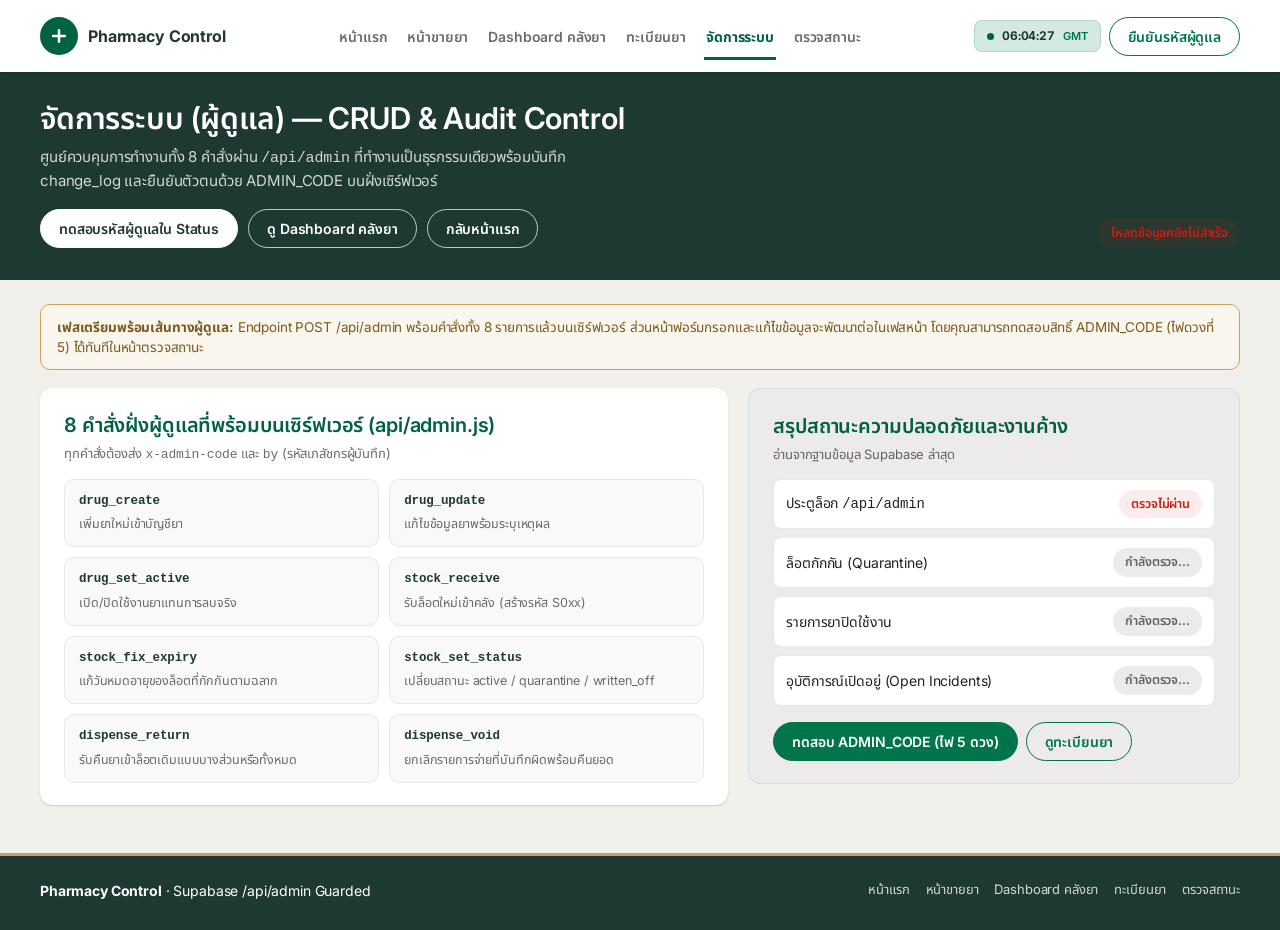
==== admin.html @ bdc8315e "Add Starbucks-themed Home Portal (index.html), route Inventory Dashboard to dashboard.html, and add " ====
<!doctype html>
<html lang="th">
  <head>
    <meta charset="utf-8" />
    <meta name="viewport" content="width=device-width,initial-scale=1" />
    <meta name="theme-color" content="#1e3932" />
    <meta
      name="description"
      content="หน้าจัดการระบบสำหรับผู้ดูแล (Admin) เชื่อมต่อ /api/admin เพื่อจัดการบัญชียา ล็อตสต็อก และการคืน/ยกเลิกรายการจ่ายยา"
    />
    <title>จัดการระบบ (ผู้ดูแล) | ระบบบริหารคลังยาและจ่ายยา</title>
    <link
      rel="icon"
      type="image/svg+xml"
      href="data:image/svg+xml,%3Csvg xmlns='http://www.w3.org/2000/svg' viewBox='0 0 32 32'%3E%3Ccircle cx='16' cy='16' r='16' fill='%23006241'/%3E%3Cpath d='M14 8h4v6h6v4h-6v6h-4v-6H8v-4h6z' fill='%23ffffff'/%3E%3C/svg%3E"
    />
    <link rel="preconnect" href="https://fonts.googleapis.com" />
    <link rel="preconnect" href="https://fonts.gstatic.com" crossorigin />
    <link
      href="https://fonts.googleapis.com/css2?family=Inter:wght@400;500;600;700&family=Noto+Sans+Thai:wght@400;500;600;700&display=swap"
      rel="stylesheet"
    />
    <link rel="stylesheet" href="./datetime-ui.css" />
    <style>
      :root {
        --sb-font-sans: 'Inter', 'Noto Sans Thai', 'Helvetica Neue', Helvetica, Arial, sans-serif;
        --sb-font-mono: ui-monospace, SFMono-Regular, Menlo, Monaco, Consolas, monospace;
        --sb-green: #006241;
        --sb-accent: #00754a;
        --sb-house: #1e3932;
        --sb-green-light: #d4e9e2;
        --sb-green-tint: rgba(0, 98, 65, 0.14);
        --sb-gold: #cba258;
        --sb-gold-lightest: #faf6ee;
        --sb-gold-ink: #7a5a1e;
        --sb-white: #ffffff;
        --sb-neutral-cool: #f9f9f9;
        --sb-neutral-warm: #f2f0eb;
        --sb-ceramic: #edebe9;
        --sb-text: rgba(0, 0, 0, 0.87);
        --sb-text-soft: rgba(0, 0, 0, 0.58);
        --sb-text-white: #ffffff;
        --sb-text-white-soft: rgba(255, 255, 255, 0.8);
        --sb-red: #c82014;
        --sb-red-tint: rgba(200, 32, 20, 0.08);
        --sb-border: #d6dbde;
        --sb-hairline: #e7e7e7;
        --sb-card-radius: 12px;
        --sb-btn-radius: 50px;
        --sb-shadow-card: 0 0 0.5px rgba(0, 0, 0, 0.14), 0 1px 2px rgba(0, 0, 0, 0.14);
        --sb-shadow-nav: 0 1px 3px rgba(0, 0, 0, 0.1), 0 2px 2px rgba(0, 0, 0, 0.06), 0 0 2px rgba(0, 0, 0, 0.07);
      }

      * { box-sizing: border-box; }
      html { scroll-behavior: smooth; overflow-x: clip; }
      @media (pointer: fine) {
        html { overscroll-behavior: none; }
      }
      body {
        margin: 0;
        min-height: 100vh;
        display: flex;
        flex-direction: column;
        background: var(--sb-neutral-warm);
        color: var(--sb-text);
        font-family: var(--sb-font-sans);
        font-size: 14px;
        line-height: 1.5;
        letter-spacing: -0.01em;
        -webkit-font-smoothing: antialiased;
        -webkit-tap-highlight-color: rgba(0, 98, 65, 0.14);
      }
      ::selection { background: var(--sb-green-light); color: var(--sb-house); }
      a { color: inherit; text-decoration: none; }
      button, a { touch-action: manipulation; }
      :focus-visible { outline: 2px solid var(--sb-green); outline-offset: 2px; }
      h1, h2, h3 { overflow-wrap: break-word; text-wrap: balance; }
      .tabular { font-variant-numeric: tabular-nums; }
      .mono { font-family: var(--sb-font-mono); font-size: 12.5px; }

      .skip-link {
        position: absolute;
        left: 16px;
        top: -48px;
        z-index: 200;
        padding: 8px 16px;
        border-radius: var(--sb-btn-radius);
        background: var(--sb-house);
        color: var(--sb-white);
        font-weight: 600;
        transition: top 150ms ease;
      }
      .skip-link:focus { top: 12px; }

      .global-nav {
        position: sticky;
        top: 0;
        z-index: 90;
        background: var(--sb-white);
        box-shadow: var(--sb-shadow-nav);
        min-height: 72px;
        display: flex;
        align-items: center;
      }
      .nav-inner {
        width: 100%;
        max-width: 1440px;
        margin: 0 auto;
        padding: 10px 40px;
        display: flex;
        align-items: center;
        justify-content: space-between;
        gap: 16px;
      }
      .brand {
        display: inline-flex;
        align-items: center;
        gap: 10px;
        flex-shrink: 0;
      }
      .brand-emblem {
        width: 38px;
        height: 38px;
        border-radius: 50%;
        background: var(--sb-green);
        color: var(--sb-white);
        display: grid;
        place-items: center;
      }
      .brand-title {
        font-size: 16px;
        font-weight: 700;
        color: var(--sb-house);
        white-space: nowrap;
      }
      .nav-links {
        display: flex;
        align-items: center;
        gap: 16px;
      }
      .nav-link {
        position: relative;
        display: inline-flex;
        align-items: center;
        min-height: 44px;
        padding: 4px 2px;
        font-size: 14px;
        font-weight: 600;
        color: var(--sb-text-soft);
        white-space: nowrap;
        transition: color 150ms ease;
      }
      .nav-link:hover { color: var(--sb-green); }
      .nav-link.active { color: var(--sb-green); font-weight: 700; }
      .nav-link.active::after {
        content: '';
        position: absolute;
        left: 0;
        right: 0;
        bottom: -2px;
        height: 3px;
        background: var(--sb-green);
      }
      .nav-actions {
        display: flex;
        align-items: center;
        gap: 8px;
      }
      .mobile-menu-btn {
        display: none;
        align-items: center;
        justify-content: center;
        min-height: 40px;
        padding: 6px 14px;
        border-radius: var(--sb-btn-radius);
        border: 1px solid var(--sb-border);
        background: var(--sb-white);
        font-weight: 600;
        cursor: pointer;
      }
      .mobile-drawer {
        display: none;
        background: var(--sb-white);
        border-bottom: 1px solid var(--sb-border);
        padding: 12px 16px 16px;
        gap: 8px;
        flex-direction: column;
      }
      .mobile-drawer.open { display: flex; }
      .mobile-drawer a { padding: 10px 12px; border-radius: 8px; font-weight: 600; }
      .mobile-drawer a.active { background: var(--sb-green-light); color: var(--sb-house); }

      .btn {
        display: inline-flex;
        align-items: center;
        justify-content: center;
        gap: 6px;
        min-height: 38px;
        padding: 8px 18px;
        border-radius: var(--sb-btn-radius);
        border: 1px solid transparent;
        font-size: 14px;
        font-weight: 600;
        cursor: pointer;
        white-space: nowrap;
        transition: background-color 150ms ease, border-color 150ms ease, color 150ms ease, transform 150ms ease;
      }
      .btn:active { transform: scale(0.95); }
      .btn-primary { background: var(--sb-accent); color: var(--sb-white); border-color: var(--sb-accent); }
      .btn-primary:hover { background: var(--sb-green); border-color: var(--sb-green); }
      .btn-outline-green { background: transparent; color: var(--sb-accent); border-color: var(--sb-accent); }
      .btn-outline-green:hover { background: var(--sb-green-light); }
      .btn-outline-white { background: transparent; color: var(--sb-white); border-color: rgba(255, 255, 255, 0.72); }
      .btn-outline-white:hover { background: rgba(255, 255, 255, 0.14); }
      .btn-inverted { background: var(--sb-white); color: var(--sb-house); border-color: var(--sb-white); }
      .btn-inverted:hover { background: var(--sb-green-light); }

      .hero-band {
        background: var(--sb-house);
        color: var(--sb-text-white);
        padding: 28px 40px 32px;
      }
      .hero-inner {
        max-width: 1440px;
        margin: 0 auto;
        display: flex;
        align-items: flex-end;
        justify-content: space-between;
        gap: 20px;
        flex-wrap: wrap;
      }
      .hero-title { margin: 0 0 8px; font-size: 30px; font-weight: 600; line-height: 1.25; color: var(--sb-white); }
      .hero-sub { margin: 0; max-width: 65ch; color: var(--sb-text-white-soft); font-size: 15px; }
      .hero-ctas { display: flex; gap: 10px; flex-wrap: wrap; margin-top: 16px; }

      .status-pill {
        display: inline-flex;
        align-items: center;
        gap: 6px;
        padding: 5px 12px;
        border-radius: 999px;
        font-size: 12.5px;
        font-weight: 600;
        background: var(--sb-green-light);
        color: var(--sb-house);
      }
      .status-pill.bad { background: var(--sb-red-tint); color: var(--sb-red); }
      .status-pill.wait {
        background: var(--sb-ceramic);
        color: var(--sb-text-soft);
      }
      .hero-band .status-pill.wait {
        background: rgba(255, 255, 255, 0.16);
        color: var(--sb-white);
      }

      .container {
        width: 100%;
        max-width: 1440px;
        margin: 0 auto;
        padding: 24px 40px 48px;
        flex: 1;
      }
      .grid-2 {
        display: grid;
        grid-template-columns: minmax(0, 7fr) minmax(0, 5fr);
        gap: 20px;
        align-items: start;
      }
      .card {
        background: var(--sb-white);
        border-radius: var(--sb-card-radius);
        box-shadow: var(--sb-shadow-card);
        padding: 22px 24px;
        min-width: 0;
      }
      .card.ceramic { background: var(--sb-ceramic); box-shadow: none; border: 1px solid var(--sb-border); }
      .card-head {
        display: flex;
        align-items: flex-start;
        justify-content: space-between;
        gap: 12px;
        flex-wrap: wrap;
        margin-bottom: 14px;
      }
      .card-title { margin: 0 0 4px; font-size: 20px; font-weight: 600; color: var(--sb-green); }
      .card-sub { margin: 0; font-size: 13px; color: var(--sb-text-soft); }

      .callout {
        background: var(--sb-gold-lightest);
        border: 1px solid var(--sb-gold);
        border-radius: 10px;
        padding: 12px 16px;
        color: var(--sb-gold-ink);
        font-size: 13.5px;
        margin-bottom: 18px;
      }

      .action-grid {
        display: grid;
        grid-template-columns: repeat(2, minmax(0, 1fr));
        gap: 10px;
      }
      .action-item {
        background: var(--sb-neutral-cool);
        border: 1px solid var(--sb-hairline);
        border-radius: 10px;
        padding: 12px 14px;
      }
      .action-item strong {
        display: block;
        color: var(--sb-house);
        margin-bottom: 2px;
      }
      .action-item span {
        font-size: 12.5px;
        color: var(--sb-text-soft);
      }

      .check-row {
        display: flex;
        justify-content: space-between;
        align-items: center;
        gap: 10px;
        padding: 10px 12px;
        border-radius: 8px;
        background: var(--sb-white);
        border: 1px solid var(--sb-hairline);
        margin-bottom: 8px;
      }

      .site-footer {
        background: var(--sb-house);
        color: var(--sb-text-white);
        padding: 24px 40px 32px;
        border-top: 3px solid var(--sb-gold);
      }
      .footer-inner {
        max-width: 1440px;
        margin: 0 auto;
        display: flex;
        align-items: center;
        justify-content: space-between;
        flex-wrap: wrap;
        gap: 16px;
      }
      .footer-links { display: flex; gap: 16px; flex-wrap: wrap; font-size: 13px; color: var(--sb-text-white-soft); }
      .footer-links a:hover { color: var(--sb-white); text-decoration: underline; }

      @media (max-width: 1240px) {
        .nav-links { display: none; }
        .mobile-menu-btn { display: inline-flex; }
      }
      @media (max-width: 960px) {
        .grid-2 { grid-template-columns: 1fr; }
      }
      @media (max-width: 767px) {
        .nav-inner, .hero-band, .container, .site-footer { padding-left: 16px; padding-right: 16px; }
        .hero-title { font-size: 24px; }
        .action-grid { grid-template-columns: 1fr; }
      }
      @media (prefers-reduced-motion: reduce) {
        html { scroll-behavior: auto; }
        *, *::before, *::after { transition-duration: 0.01ms !important; animation-duration: 0.01ms !important; }
      }
    </style>
  </head>
  <body>
    <a class="skip-link" href="#main">ข้ามไปยังเนื้อหาหลัก</a>

    <header class="global-nav">
      <div class="nav-inner">
        <a class="brand" href="./index.html" translate="no">
          <span class="brand-emblem" aria-hidden="true">
            <svg width="20" height="20" viewBox="0 0 24 24" fill="currentColor">
              <path d="M19 10.5h-5.5V5a1.5 1.5 0 0 0-3 0v5.5H5a1.5 1.5 0 0 0 0 3h5.5V19a1.5 1.5 0 0 0 3 0v-5.5H19a1.5 1.5 0 0 0 0-3Z" />
            </svg>
          </span>
          <span class="brand-title">Pharmacy Control</span>
        </a>

        <nav class="nav-links" aria-label="เมนูหลัก">
          <a class="nav-link" href="./index.html">หน้าแรก</a>
          <a class="nav-link" href="./pos.html">หน้าขายยา</a>
          <a class="nav-link" href="./dashboard.html">Dashboard คลังยา</a>
          <a class="nav-link" href="./drug_dashboard.html">ทะเบียนยา</a>
          <a class="nav-link active" href="./admin.html" aria-current="page">จัดการระบบ</a>
          <a class="nav-link" href="./status.html">ตรวจสถานะ</a>
        </nav>

        <div class="nav-actions">
          <span class="nav-clock-chip tabular" id="navClockChip" aria-live="off"></span>
          <a class="btn btn-outline-green btn-sm" href="./status.html">ยืนยันรหัสผู้ดูแล</a>
          <button
            type="button"
            class="mobile-menu-btn"
            id="mobileMenuBtn"
            aria-expanded="false"
            aria-controls="mobileDrawer"
          >
            เมนู
          </button>
        </div>
      </div>
    </header>

    <div class="mobile-drawer" id="mobileDrawer">
      <a href="./index.html">หน้าแรก</a>
      <a href="./pos.html">หน้าขายยา</a>
      <a href="./dashboard.html">Dashboard คลังยา</a>
      <a href="./drug_dashboard.html">ทะเบียนยา</a>
      <a class="active" href="./admin.html" aria-current="page">จัดการระบบ</a>
      <a href="./status.html">ตรวจสถานะ</a>
    </div>

    <section class="hero-band">
      <div class="hero-inner">
        <div>
          <h1 class="hero-title">จัดการระบบ (ผู้ดูแล) — <span translate="no">CRUD &amp; Audit Control</span></h1>
          <p class="hero-sub">
            ศูนย์ควบคุมการทำงานทั้ง 8 คำสั่งผ่าน <code translate="no">/api/admin</code> ที่ทำงานเป็นธุรกรรมเดียวพร้อมบันทึก
            <span translate="no">change_log</span> และยืนยันตัวตนด้วย <span translate="no">ADMIN_CODE</span> บนฝั่งเซิร์ฟเวอร์
          </p>
          <div class="hero-ctas">
            <a class="btn btn-inverted" href="./status.html">ทดสอบรหัสผู้ดูแลใน Status</a>
            <a class="btn btn-outline-white" href="./dashboard.html">ดู Dashboard คลังยา</a>
            <a class="btn btn-outline-white" href="./index.html">กลับหน้าแรก</a>
          </div>
        </div>
        <div class="status-pill wait" id="adminHeroStatus" aria-live="polite">กำลังตรวจประตูล็อกผู้ดูแล…</div>
      </div>
    </section>

    <main class="container" id="main">
      <div class="callout">
        <strong>เฟสเตรียมพร้อมเส้นทางผู้ดูแล:</strong>
        <span translate="no">Endpoint POST /api/admin</span> พร้อมคำสั่งทั้ง 8 รายการแล้วบนเซิร์ฟเวอร์
        ส่วนหน้าฟอร์มกรอกและแก้ไขข้อมูลจะพัฒนาต่อในเฟสหน้า โดยคุณสามารถทดสอบสิทธิ์ <span translate="no">ADMIN_CODE</span> (ไฟดวงที่ 5) ได้ทันทีในหน้าตรวจสถานะ
      </div>

      <div class="grid-2">
        <section class="card">
          <div class="card-head">
            <div>
              <h2 class="card-title">8 คำสั่งฝั่งผู้ดูแลที่พร้อมบนเซิร์ฟเวอร์ (<span translate="no">api/admin.js</span>)</h2>
              <p class="card-sub">ทุกคำสั่งต้องส่ง <code translate="no">x-admin-code</code> และ <code translate="no">by</code> (รหัสเภสัชกรผู้บันทึก)</p>
            </div>
          </div>
          <div class="action-grid">
            <div class="action-item">
              <strong class="mono" translate="no">drug_create</strong>
              <span>เพิ่มยาใหม่เข้าบัญชียา</span>
            </div>
            <div class="action-item">
              <strong class="mono" translate="no">drug_update</strong>
              <span>แก้ไขข้อมูลยาพร้อมระบุเหตุผล</span>
            </div>
            <div class="action-item">
              <strong class="mono" translate="no">drug_set_active</strong>
              <span>เปิด/ปิดใช้งานยาแทนการลบจริง</span>
            </div>
            <div class="action-item">
              <strong class="mono" translate="no">stock_receive</strong>
              <span>รับล็อตใหม่เข้าคลัง (สร้างรหัส S0xx)</span>
            </div>
            <div class="action-item">
              <strong class="mono" translate="no">stock_fix_expiry</strong>
              <span>แก้วันหมดอายุของล็อตที่กักกันตามฉลาก</span>
            </div>
            <div class="action-item">
              <strong class="mono" translate="no">stock_set_status</strong>
              <span>เปลี่ยนสถานะ active / quarantine / written_off</span>
            </div>
            <div class="action-item">
              <strong class="mono" translate="no">dispense_return</strong>
              <span>รับคืนยาเข้าล็อตเดิมแบบบางส่วนหรือทั้งหมด</span>
            </div>
            <div class="action-item">
              <strong class="mono" translate="no">dispense_void</strong>
              <span>ยกเลิกรายการจ่ายที่บันทึกผิดพร้อมคืนยอด</span>
            </div>
          </div>
        </section>

        <aside class="card ceramic">
          <div class="card-head">
            <div>
              <h2 class="card-title">สรุปสถานะความปลอดภัยและงานค้าง</h2>
              <p class="card-sub">อ่านจากฐานข้อมูล <span translate="no">Supabase</span> ล่าสุด</p>
            </div>
          </div>
          <div id="adminChecks" aria-live="polite">
            <div class="check-row">
              <span>ประตูล็อก <code translate="no">/api/admin</code></span>
              <span class="status-pill wait" id="chkGuard">กำลังตรวจ…</span>
            </div>
            <div class="check-row">
              <span>ล็อตกักกัน (<span translate="no">Quarantine</span>)</span>
              <span class="status-pill wait" id="chkQuarantine">กำลังตรวจ…</span>
            </div>
            <div class="check-row">
              <span>รายการยาปิดใช้งาน</span>
              <span class="status-pill wait" id="chkInactive">กำลังตรวจ…</span>
            </div>
            <div class="check-row">
              <span>อุบัติการณ์เปิดอยู่ (<span translate="no">Open Incidents</span>)</span>
              <span class="status-pill wait" id="chkIncidents">กำลังตรวจ…</span>
            </div>
          </div>
          <div style="margin-top:16px;display:flex;gap:8px;flex-wrap:wrap">
            <a class="btn btn-primary" href="./status.html">ทดสอบ ADMIN_CODE (ไฟ 5 ดวง)</a>
            <a class="btn btn-outline-green" href="./drug_dashboard.html">ดูทะเบียนยา</a>
          </div>
        </aside>
      </div>
    </main>

    <footer class="site-footer">
      <div class="footer-inner">
        <div>
          <strong>Pharmacy Control</strong> · <span translate="no">Supabase /api/admin Guarded</span>
        </div>
        <div class="footer-links">
          <a href="./index.html">หน้าแรก</a>
          <a href="./pos.html">หน้าขายยา</a>
          <a href="./dashboard.html">Dashboard คลังยา</a>
          <a href="./drug_dashboard.html">ทะเบียนยา</a>
          <a href="./status.html">ตรวจสถานะ</a>
        </div>
      </div>
    </footer>

    <script src="./sync-store.js"></script>
    <script src="./datetime-ui.js"></script>
    <script>
      (async () => {
        'use strict';
        const $ = (id) => document.getElementById(id);

        $('mobileMenuBtn').onclick = () => {
          const open = $('mobileDrawer').classList.toggle('open');
          $('mobileMenuBtn').setAttribute('aria-expanded', String(open));
        };

        if (window.PharmacyDateTime?.mountTimeTicker) {
          window.PharmacyDateTime.mountTimeTicker(document.createElement('div'), {
            navClockEl: $('navClockChip')
          });
        }

        const [guardProbe, dataRes] = await Promise.allSettled([
          fetch('/api/admin', {
            method: 'POST',
            headers: { 'Content-Type': 'application/json', 'x-admin-code': 'probe-' + Math.random().toString(36).slice(2) },
            body: JSON.stringify({ action: 'dispense_void' })
          }),
          window.PharmacySync.loadAll()
        ]);

        let guardOk = false;
        if (guardProbe.status === 'fulfilled' && guardProbe.value.status === 401) {
          guardOk = true;
          $('chkGuard').textContent = 'ล็อกแน่น (401)';
          $('chkGuard').className = 'status-pill';
        } else {
          $('chkGuard').textContent = 'ตรวจไม่ผ่าน';
          $('chkGuard').className = 'status-pill bad';
        }

        if (dataRes.status === 'fulfilled') {
          const b = dataRes.value;
          const qCount = b.stock.items.filter((s) => s.status === 'quarantine').length;
          const inactCount = b.drugs.items.filter((d) => d.is_active === false).length;
          const openInc = (b.incidents?.items || []).filter((i) => i.status === 'open').length;

          $('chkQuarantine').textContent = `${qCount} ล็อต`;
          $('chkQuarantine').className = 'status-pill tabular';
          $('chkInactive').textContent = `${inactCount} SKU`;
          $('chkInactive').className = 'status-pill tabular';
          $('chkIncidents').textContent = `${openInc} รายการ`;
          $('chkIncidents').className = openInc > 0 ? 'status-pill bad tabular' : 'status-pill tabular';

          $('adminHeroStatus').textContent = guardOk ? 'ประตูล็อก ADMIN_CODE พร้อมทำงาน' : 'ตรวจสิทธิ์ผู้ดูแลไม่ผ่าน';
          $('adminHeroStatus').className = guardOk ? 'status-pill' : 'status-pill bad';
        } else {
          $('adminHeroStatus').textContent = 'โหลดข้อมูลคลังไม่สำเร็จ';
          $('adminHeroStatus').className = 'status-pill bad';
        }
      })();
    </script>
  </body>
</html>
---- datetime-ui.css ----
/* Modern Timezone-Aware Time Ticker & Date/Time Picker UI (DESIGN-starbucks.md) */

:root {
  color-scheme: light;
  accent-color: var(--sb-green);
  --dtp-ticker-bg: rgba(18, 41, 35, 0.72);
  --dtp-ticker-dot: #6ee7b7;
  --dtp-ticker-dot-glow: rgba(110, 231, 183, 0.22);
  --dtp-white-10: rgba(255, 255, 255, 0.1);
  --dtp-white-16: rgba(255, 255, 255, 0.16);
  --dtp-white-18: rgba(255, 255, 255, 0.18);
  --dtp-white-24: rgba(255, 255, 255, 0.24);
  --dtp-white-45: rgba(255, 255, 255, 0.45);
  --dtp-white-68: rgba(255, 255, 255, 0.68);
  --dtp-white-86: rgba(255, 255, 255, 0.86);
  --dtp-day-outside: rgba(0, 0, 0, 0.36);
  --dtp-pop-backdrop: rgba(0, 0, 0, 0.16);
}

input:not(input[type='range']):user-invalid,
select:user-invalid,
textarea:user-invalid,
.dtp-field:has(:user-invalid) .dtp-trigger {
  border-color: var(--sb-red);
  background: var(--sb-red-tint);
}

/* Header Compact Clock Chip */
.nav-clock-chip {
  display: inline-flex;
  align-items: center;
  gap: 8px;
  padding: 6px 12px;
  border-radius: 8px;
  background: var(--sb-green-light);
  border: 1px solid var(--sb-green-tint);
  color: var(--sb-house);
  font-size: 12px;
  font-weight: 700;
  white-space: nowrap;
}

.nav-clock-dot {
  width: 7px;
  height: 7px;
  border-radius: 50%;
  background: var(--sb-green);
  flex-shrink: 0;
  animation: sb-pulse-dot 2s ease-in-out infinite;
}

.nav-clock-chip:hover .nav-clock-dot {
  animation-play-state: paused;
}

.nav-clock-tz {
  font-weight: 600;
  color: var(--sb-accent);
  font-size: 11px;
}

@media (max-width: 1240px) {
  .nav-clock-chip {
    display: none;
  }
}

@keyframes sb-pulse-dot {
  0%,
  100% {
    opacity: 1;
    transform: scale(1);
  }
  50% {
    opacity: 0.45;
    transform: scale(0.82);
  }
}

/* Hero Live Time Ticker */
.tz-ticker-card {
  background: var(--dtp-ticker-bg);
  border: 1px solid var(--dtp-white-16);
  border-radius: 10px;
  padding: 12px 14px;
  display: flex;
  flex-direction: column;
  gap: 8px;
  min-width: 0;
}

.tz-ticker-top {
  display: flex;
  align-items: center;
  justify-content: space-between;
  gap: 8px;
  flex-wrap: wrap;
}

.tz-ticker-label {
  display: inline-flex;
  align-items: center;
  gap: 6px;
  font-size: 11px;
  font-weight: 700;
  color: var(--sb-gold-light);
  letter-spacing: 0.02em;
}

.tz-ticker-dot {
  width: 7px;
  height: 7px;
  border-radius: 50%;
  background: var(--dtp-ticker-dot);
  box-shadow: 0 0 0 3px var(--dtp-ticker-dot-glow);
  animation: sb-pulse-dot 2s ease-in-out infinite;
}

.tz-ticker-card:hover .tz-ticker-dot,
.tz-ticker-card:focus-within .tz-ticker-dot {
  animation-play-state: paused;
}

.tz-ticker-actions {
  display: inline-flex;
  align-items: center;
  gap: 6px;
  flex-wrap: wrap;
}

.tz-era-btn,
.tz-trigger-btn {
  display: inline-flex;
  align-items: center;
  gap: 5px;
  padding: 4px 10px;
  min-height: 28px;
  border-radius: var(--sb-btn-radius);
  font-size: 11px;
  font-weight: 600;
  white-space: nowrap;
  border: 1px solid var(--dtp-white-24);
  background: var(--dtp-white-10);
  color: var(--sb-text-white);
}

.tz-era-btn:hover,
.tz-trigger-btn:hover {
  background: var(--dtp-white-18);
  border-color: var(--dtp-white-45);
}

.tz-ticker-main {
  display: flex;
  align-items: baseline;
  justify-content: space-between;
  gap: 10px;
  flex-wrap: wrap;
}

.tz-clock-readout {
  font-size: 26px;
  font-weight: 700;
  line-height: 1.1;
  letter-spacing: -0.02em;
  color: var(--sb-text-white);
}

.tz-offset-pill {
  font-size: 11px;
  font-weight: 700;
  padding: 3px 8px;
  border-radius: 6px;
  background: var(--sb-green-light);
  color: var(--sb-house);
  white-space: nowrap;
}

.tz-date-readout {
  font-size: 12px;
  color: var(--dtp-white-86);
  line-height: 1.35;
}

.tz-zone-meta {
  font-size: 11px;
  color: var(--dtp-white-68);
  display: flex;
  align-items: center;
  justify-content: space-between;
  gap: 8px;
  flex-wrap: wrap;
}

/* Date/Time Field Wrapper & Trigger */
.dtp-field {
  position: relative;
  min-width: 0;
  width: 100%;
}

.dtp-native-hidden {
  position: absolute !important;
  width: 1px !important;
  height: 1px !important;
  padding: 0 !important;
  margin: -1px !important;
  overflow: hidden !important;
  clip-path: inset(50%) !important;
  border: 0 !important;
  white-space: nowrap !important;
  pointer-events: none;
}

.dtp-trigger-wrap {
  display: flex;
  align-items: center;
  width: 100%;
  min-width: 0;
  position: relative;
}

.dtp-trigger {
  width: 100%;
  min-height: 40px;
  padding: 6px 64px 6px 12px;
  background: var(--sb-white);
  color: var(--sb-text);
  border: 1px solid var(--sb-border);
  border-radius: var(--sb-input-radius);
  font-size: 13px;
  font-weight: 500;
  text-align: left;
  display: flex;
  align-items: center;
  justify-content: space-between;
  gap: 8px;
  min-width: 0;
  line-height: 1.3;
  transition:
    border-color 0.2s ease,
    background-color 0.2s ease,
    box-shadow 0.2s ease;
}

.dtp-trigger:hover {
  border-color: var(--sb-accent);
}

.dtp-trigger.is-filtered {
  background: var(--sb-green-tint);
  border-color: var(--sb-accent);
}

.dtp-trigger.is-invalid {
  background: var(--sb-red-tint);
  border-color: var(--sb-red);
}

.dtp-trigger.is-placeholder .dtp-display-text {
  color: var(--sb-text-soft);
  font-weight: 400;
}

.dtp-display-text {
  overflow: hidden;
  text-overflow: ellipsis;
  white-space: nowrap;
  min-width: 0;
  flex: 1 1 auto;
}

.dtp-zone-tag {
  font-size: 10px;
  font-weight: 700;
  padding: 2px 6px;
  border-radius: 4px;
  background: var(--sb-ceramic);
  color: var(--sb-house);
  flex-shrink: 0;
  white-space: nowrap;
}

.dtp-trigger-icons {
  position: absolute;
  right: 8px;
  top: 50%;
  transform: translateY(-50%);
  display: inline-flex;
  align-items: center;
  gap: 4px;
  pointer-events: none;
}

.dtp-icon-cal {
  color: var(--sb-accent);
  display: inline-flex;
  align-items: center;
}

.dtp-clear-btn {
  position: absolute;
  right: 30px;
  top: 50%;
  transform: translateY(-50%);
  width: 22px;
  height: 22px;
  padding: 0;
  border: 0;
  border-radius: 50%;
  background: var(--sb-ceramic);
  color: var(--sb-text);
  font-size: 13px;
  font-weight: 700;
  line-height: 1;
  display: inline-grid;
  place-items: center;
}

.dtp-clear-btn:hover {
  background: var(--sb-green-light);
  color: var(--sb-house);
}

.dtp-clear-btn.hide {
  display: none !important;
}

/* Native Popover Panels (Top-Layer + CSS Anchor Positioning) */
[popover].dtp-popover,
[popover].tz-popover {
  padding: 12px 14px;
  border: 0;
  border-radius: var(--sb-card-radius);
  background: var(--sb-white);
  color: var(--sb-text);
  box-shadow: var(--sb-shadow-dialog);
  width: 92%;
  max-width: 352px;
  max-height: min(68dvh, 520px);
  overflow-y: auto;
  overflow-x: hidden;
  overscroll-behavior: contain;
}

[popover].dtp-popover:not(:popover-open):not(.\:popover-open),
[popover].tz-popover:not(:popover-open):not(.\:popover-open) {
  display: none;
}

[popover].dtp-popover:is(:popover-open, .\:popover-open),
[popover].tz-popover:is(:popover-open, .\:popover-open) {
  display: flex;
  flex-direction: column;
  gap: 8px;
}

[popover].dtp-popover::backdrop,
[popover].tz-popover::backdrop {
  background: var(--dtp-pop-backdrop);
}

@supports (position-area: block-end) {
  [popover].dtp-popover,
  [popover].tz-popover {
    inset: auto;
    margin: 6px 0 0 0;
    position-area: block-end span-inline-end;
    position-try-fallbacks: flip-block, flip-inline, flip-block flip-inline;
  }

  [popover].tz-popover {
    position-area: block-end span-inline-start;
  }
}

@supports not (position-area: block-end) {
  @media (max-width: 600px) {
    [popover].dtp-popover,
    [popover].tz-popover {
      position: fixed;
      inset: auto 12px 12px 12px;
      width: auto;
      max-width: none;
      margin: 0;
    }
  }
}

/* Popover Header & Controls */
.dtp-pop-head {
  display: flex;
  align-items: center;
  justify-content: space-between;
  gap: 8px;
  padding-bottom: 8px;
  border-bottom: 1px solid var(--sb-hairline);
}

.dtp-pop-title {
  font-size: 13px;
  font-weight: 700;
  color: var(--sb-house);
}

.dtp-pop-sub {
  font-size: 11px;
  color: var(--sb-text-soft);
}

.dtp-close-btn {
  border: 1px solid var(--sb-border);
  background: var(--sb-white);
  color: var(--sb-text);
  padding: 4px 10px;
  min-height: 28px;
  font-size: 12px;
  font-weight: 600;
  white-space: nowrap;
}

.dtp-close-btn:hover {
  border-color: var(--sb-accent);
}

/* Calendar Header */
.dtp-cal-nav {
  display: flex;
  align-items: center;
  justify-content: space-between;
  gap: 6px;
}

.dtp-nav-btn {
  width: 32px;
  height: 32px;
  padding: 0;
  border: 1px solid var(--sb-border);
  background: var(--sb-white);
  color: var(--sb-house);
  display: grid;
  place-items: center;
  font-size: 14px;
  font-weight: 700;
  flex-shrink: 0;
}

.dtp-nav-btn:hover {
  background: var(--sb-green-light);
  border-color: var(--sb-accent);
}

.dtp-month-selects {
  display: flex;
  align-items: center;
  gap: 6px;
  flex: 1 1 auto;
  justify-content: center;
  min-width: 0;
}

.dtp-mini-select {
  height: 32px;
  padding: 0 8px;
  border: 1px solid var(--sb-hairline);
  border-radius: 8px;
  background: var(--sb-neutral-cool);
  color: var(--sb-text);
  font-size: 12px;
  font-weight: 600;
}

/* Calendar Grid */
.dtp-weekdays,
.dtp-cal-grid {
  display: grid;
  grid-template-columns: repeat(7, minmax(0, 1fr));
  gap: 3px;
}

.dtp-weekday {
  text-align: center;
  font-size: 11px;
  font-weight: 700;
  color: var(--sb-text-soft);
  padding: 4px 0;
}

.dtp-day {
  min-height: 31px;
  padding: 0;
  border: 1px solid transparent;
  border-radius: 50%;
  background: transparent;
  color: var(--sb-text);
  font-size: 13px;
  font-weight: 500;
  display: grid;
  place-items: center;
}

.dtp-day:hover {
  background: var(--sb-ceramic);
}

.dtp-day.is-outside {
  color: var(--dtp-day-outside);
}

.dtp-day.is-today {
  border-color: var(--sb-gold);
  font-weight: 700;
  color: var(--sb-house);
}

.dtp-day.is-in-range {
  background: var(--sb-green-light);
  color: var(--sb-house);
  border-radius: 8px;
}

.dtp-day.is-selected {
  background: var(--sb-green);
  color: var(--sb-white);
  border-color: var(--sb-green);
  font-weight: 700;
  border-radius: 50%;
}

/* Quick Presets */
.dtp-presets {
  display: flex;
  flex-wrap: wrap;
  gap: 6px;
  padding-top: 8px;
  border-top: 1px solid var(--sb-hairline);
}

.dtp-preset-btn {
  padding: 5px 10px;
  min-height: 28px;
  border: 1px solid var(--sb-border);
  background: var(--sb-neutral-warm);
  color: var(--sb-house);
  font-size: 11px;
  font-weight: 600;
  white-space: nowrap;
}

.dtp-preset-btn:hover {
  background: var(--sb-green-light);
  border-color: var(--sb-accent);
}

/* Modern Time Picker Section */
.dtp-time-panel {
  border-top: 1px solid var(--sb-hairline);
  padding-top: 8px;
  display: flex;
  flex-direction: column;
  gap: 7px;
}

.dtp-time-head {
  display: flex;
  align-items: center;
  justify-content: space-between;
  gap: 8px;
}

.dtp-time-steppers {
  display: grid;
  grid-template-columns: 1fr auto 1fr;
  align-items: center;
  gap: 8px;
  background: var(--sb-neutral-cool);
  border: 1px solid var(--sb-hairline);
  border-radius: 10px;
  padding: 6px 8px;
}

.dtp-stepper-col {
  display: flex;
  flex-direction: column;
  align-items: center;
  gap: 4px;
}

.dtp-stepper-col small {
  font-size: 10px;
  font-weight: 700;
  color: var(--sb-text-soft);
}

.dtp-stepper-ctrl {
  display: inline-flex;
  align-items: center;
  gap: 6px;
}

.dtp-step-btn {
  width: 28px;
  height: 28px;
  padding: 0;
  border: 1px solid var(--sb-border);
  background: var(--sb-white);
  color: var(--sb-house);
  font-size: 14px;
  font-weight: 700;
  display: grid;
  place-items: center;
}

.dtp-step-btn:hover {
  background: var(--sb-green-light);
  border-color: var(--sb-accent);
}

.dtp-step-num {
  width: 44px;
  height: 34px;
  text-align: center;
  border: 1px solid var(--sb-border);
  border-radius: 8px;
  background: var(--sb-neutral-cool);
  color: var(--sb-house);
  font-size: 16px;
  font-weight: 700;
  padding: 0 4px;
}

.dtp-time-colon {
  font-size: 18px;
  font-weight: 700;
  color: var(--sb-house);
  padding-top: 14px;
}

.dtp-shift-slots {
  display: flex;
  flex-wrap: wrap;
  gap: 5px;
}

.dtp-slot-btn {
  padding: 4px 9px;
  min-height: 26px;
  border: 1px solid var(--sb-border);
  background: var(--sb-white);
  color: var(--sb-text);
  font-size: 11px;
  font-weight: 600;
  white-space: nowrap;
}

.dtp-slot-btn:hover,
.dtp-slot-btn.active {
  background: var(--sb-green);
  color: var(--sb-white);
  border-color: var(--sb-green);
}

.dtp-dst-warn {
  background: var(--sb-yellow-wash);
  color: var(--sb-yellow-ink);
  border: 1px solid var(--sb-yellow);
  border-radius: 8px;
  padding: 7px 10px;
  font-size: 11px;
  line-height: 1.45;
}

.dtp-pop-foot {
  display: flex;
  align-items: center;
  justify-content: space-between;
  gap: 8px;
  padding-top: 8px;
  border-top: 1px solid var(--sb-hairline);
}

.dtp-zone-foot {
  font-size: 11px;
  color: var(--sb-text-soft);
}

.dtp-apply-btn {
  padding: 6px 14px;
  min-height: 32px;
  border: 0;
  background: var(--sb-accent);
  color: var(--sb-white);
  font-size: 12px;
  font-weight: 700;
  white-space: nowrap;
}

.dtp-apply-btn:hover {
  background: var(--sb-green);
}

/* Timezone Switcher Popover List */
.tz-search-input {
  width: 100%;
  height: 36px;
  padding: 0 10px;
  border: 1px solid var(--sb-hairline);
  border-radius: 8px;
  font-size: 13px;
  color: var(--sb-text);
  background: var(--sb-neutral-cool);
}

.tz-search-input:focus {
  outline: none;
  border-color: var(--sb-accent);
}

.tz-zone-list {
  display: flex;
  flex-direction: column;
  gap: 6px;
  max-height: 290px;
  overflow-y: auto;
  overscroll-behavior: contain;
}

.tz-zone-item {
  width: 100%;
  padding: 8px 10px;
  border-radius: 8px;
  border: 1px solid var(--sb-hairline);
  background: var(--sb-white);
  color: var(--sb-text);
  display: flex;
  align-items: center;
  justify-content: space-between;
  gap: 10px;
  text-align: left;
}

.tz-zone-item:hover {
  border-color: var(--sb-accent);
  background: var(--sb-neutral-cool);
}

.tz-zone-item.active {
  background: var(--sb-green-light);
  border-color: var(--sb-green);
  color: var(--sb-house);
}

.tz-zone-name {
  display: flex;
  flex-direction: column;
  min-width: 0;
}

.tz-zone-name strong {
  font-size: 12px;
  font-weight: 700;
  overflow: hidden;
  text-overflow: ellipsis;
  white-space: nowrap;
}

.tz-zone-name small {
  font-size: 11px;
  color: var(--sb-text-soft);
}

.tz-zone-clock {
  text-align: right;
  flex-shrink: 0;
}

.tz-zone-clock strong {
  display: block;
  font-size: 13px;
  font-weight: 700;
  color: var(--sb-house);
}

.tz-zone-clock small {
  font-size: 10px;
  color: var(--sb-text-soft);
}

@media (prefers-reduced-motion: reduce) {
  .nav-clock-dot,
  .tz-ticker-dot {
    animation: none !important;
  }
}
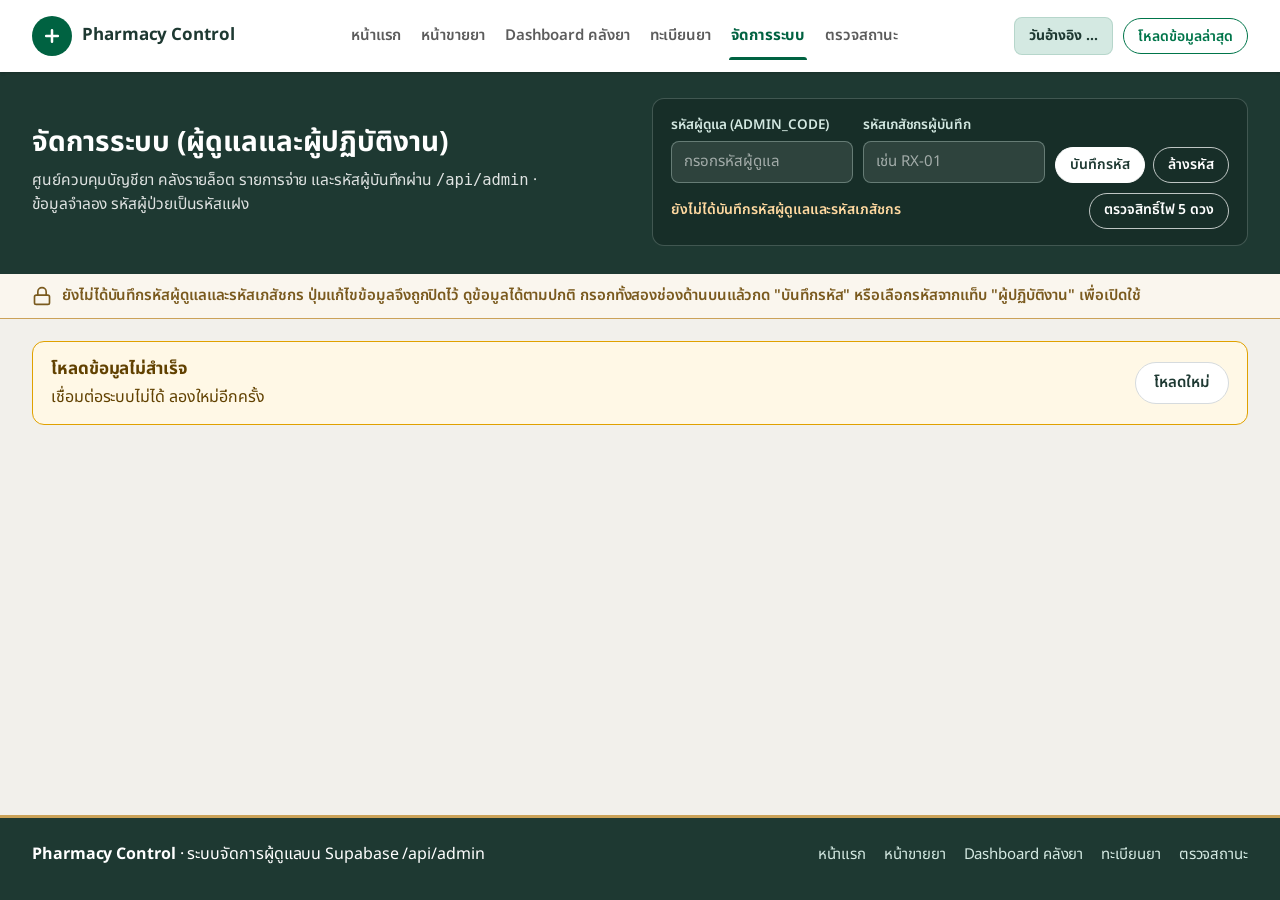
==== commit 418ec7eb: "Upgrade admin.html to full Starbucks Admin & Operator Console with all 8 CRUD actions" ====
--- a/admin.html
+++ b/admin.html
@@ -6,7 +6,7 @@
     <meta name="theme-color" content="#1e3932" />
     <meta
       name="description"
-      content="หน้าจัดการระบบสำหรับผู้ดูแล (Admin) เชื่อมต่อ /api/admin เพื่อจัดการบัญชียา ล็อตสต็อก และการคืน/ยกเลิกรายการจ่ายยา"
+      content="หน้าจัดการระบบสำหรับผู้ดูแลและผู้ปฏิบัติงาน — บัญชียา คลังรายล็อต รายการจ่าย คืนยา ยกเลิก และติดตามความปลอดภัย"
     />
     <title>จัดการระบบ (ผู้ดูแล) | ระบบบริหารคลังยาและจ่ายยา</title>
     <link
@@ -20,14 +20,14 @@
       href="https://fonts.googleapis.com/css2?family=Inter:wght@400;500;600;700&family=Noto+Sans+Thai:wght@400;500;600;700&display=swap"
       rel="stylesheet"
     />
-    <link rel="stylesheet" href="./datetime-ui.css" />
     <style>
       :root {
-        --sb-font-sans: 'Inter', 'Noto Sans Thai', 'Helvetica Neue', Helvetica, Arial, sans-serif;
+        --sb-font-sans: 'Noto Sans Thai', 'Inter', system-ui, -apple-system, sans-serif;
         --sb-font-mono: ui-monospace, SFMono-Regular, Menlo, Monaco, Consolas, monospace;
         --sb-green: #006241;
         --sb-accent: #00754a;
         --sb-house: #1e3932;
+        --sb-house-deep: #172e28;
         --sb-green-light: #d4e9e2;
         --sb-green-tint: rgba(0, 98, 65, 0.14);
         --sb-gold: #cba258;
@@ -37,18 +37,22 @@
         --sb-neutral-cool: #f9f9f9;
         --sb-neutral-warm: #f2f0eb;
         --sb-ceramic: #edebe9;
-        --sb-text: rgba(0, 0, 0, 0.87);
-        --sb-text-soft: rgba(0, 0, 0, 0.58);
+        --sb-text: rgba(0, 0, 0, 0.88);
+        --sb-text-soft: rgba(0, 0, 0, 0.64);
         --sb-text-white: #ffffff;
-        --sb-text-white-soft: rgba(255, 255, 255, 0.8);
-        --sb-red: #c82014;
-        --sb-red-tint: rgba(200, 32, 20, 0.08);
+        --sb-text-white-soft: rgba(255, 255, 255, 0.86);
+        --sb-red: #b42318;
+        --sb-red-bg: #fdf2f1;
+        --sb-red-border: #f3a6a0;
         --sb-border: #d6dbde;
-        --sb-hairline: #e7e7e7;
+        --sb-hairline: #e4e7e9;
         --sb-card-radius: 12px;
         --sb-btn-radius: 50px;
         --sb-shadow-card: 0 0 0.5px rgba(0, 0, 0, 0.14), 0 1px 2px rgba(0, 0, 0, 0.14);
         --sb-shadow-nav: 0 1px 3px rgba(0, 0, 0, 0.1), 0 2px 2px rgba(0, 0, 0, 0.06), 0 0 2px rgba(0, 0, 0, 0.07);
+        --sb-shadow-dialog: 0 12px 32px rgba(0, 0, 0, 0.24);
+        color-scheme: light;
+        accent-color: var(--sb-green);
       }
 
       * { box-sizing: border-box; }
@@ -64,26 +68,33 @@
         background: var(--sb-neutral-warm);
         color: var(--sb-text);
         font-family: var(--sb-font-sans);
-        font-size: 14px;
-        line-height: 1.5;
-        letter-spacing: -0.01em;
+        font-size: 16px;
+        line-height: 1.6;
+        letter-spacing: -0.005em;
         -webkit-font-smoothing: antialiased;
         -webkit-tap-highlight-color: rgba(0, 98, 65, 0.14);
       }
       ::selection { background: var(--sb-green-light); color: var(--sb-house); }
       a { color: inherit; text-decoration: none; }
-      button, a { touch-action: manipulation; }
+      button, a, input, select, textarea { touch-action: manipulation; }
       :focus-visible { outline: 2px solid var(--sb-green); outline-offset: 2px; }
-      h1, h2, h3 { overflow-wrap: break-word; text-wrap: balance; }
+      .hero-band :focus-visible,
+      .site-footer :focus-visible {
+        outline: 2px solid var(--sb-green-light);
+        outline-offset: 2px;
+      }
+      h1, h2, h3 { overflow-wrap: break-word; text-wrap: balance; margin: 0; }
+      p { margin: 0; }
+      [hidden] { display: none !important; }
       .tabular { font-variant-numeric: tabular-nums; }
-      .mono { font-family: var(--sb-font-mono); font-size: 12.5px; }
+      .mono { font-family: var(--sb-font-mono); font-size: 14px; }
 
       .skip-link {
         position: absolute;
         left: 16px;
-        top: -48px;
+        top: -52px;
         z-index: 200;
-        padding: 8px 16px;
+        padding: 10px 18px;
         border-radius: var(--sb-btn-radius);
         background: var(--sb-house);
         color: var(--sb-white);
@@ -92,6 +103,7 @@
       }
       .skip-link:focus { top: 12px; }
 
+      /* แถบนำทางหลัก (เชื่อมครบ 6 หน้าในระบบ) */
       .global-nav {
         position: sticky;
         top: 0;
@@ -106,7 +118,7 @@
         width: 100%;
         max-width: 1440px;
         margin: 0 auto;
-        padding: 10px 40px;
+        padding: 10px 32px;
         display: flex;
         align-items: center;
         justify-content: space-between;
@@ -119,8 +131,8 @@
         flex-shrink: 0;
       }
       .brand-emblem {
-        width: 38px;
-        height: 38px;
+        width: 40px;
+        height: 40px;
         border-radius: 50%;
         background: var(--sb-green);
         color: var(--sb-white);
@@ -128,7 +140,7 @@
         place-items: center;
       }
       .brand-title {
-        font-size: 16px;
+        font-size: 17px;
         font-weight: 700;
         color: var(--sb-house);
         white-space: nowrap;
@@ -144,7 +156,7 @@
         align-items: center;
         min-height: 44px;
         padding: 4px 2px;
-        font-size: 14px;
+        font-size: 15px;
         font-weight: 600;
         color: var(--sb-text-soft);
         white-space: nowrap;
@@ -159,22 +171,41 @@
         right: 0;
         bottom: -2px;
         height: 3px;
+        border-radius: 3px 3px 0 0;
         background: var(--sb-green);
       }
       .nav-actions {
         display: flex;
         align-items: center;
-        gap: 8px;
+        gap: 10px;
+        flex-shrink: 0;
+      }
+      .asof-chip {
+        display: inline-flex;
+        align-items: center;
+        gap: 6px;
+        min-height: 38px;
+        padding: 6px 14px;
+        border-radius: 8px;
+        background: var(--sb-green-light);
+        border: 1px solid var(--sb-green-tint);
+        color: var(--sb-house);
+        font-size: 14px;
+        font-weight: 700;
+        white-space: nowrap;
       }
       .mobile-menu-btn {
         display: none;
         align-items: center;
         justify-content: center;
-        min-height: 40px;
-        padding: 6px 14px;
+        min-height: 44px;
+        padding: 8px 16px;
         border-radius: var(--sb-btn-radius);
         border: 1px solid var(--sb-border);
         background: var(--sb-white);
+        color: var(--sb-text);
+        font-family: inherit;
+        font-size: 15px;
         font-weight: 600;
         cursor: pointer;
       }
@@ -187,152 +218,480 @@
         flex-direction: column;
       }
       .mobile-drawer.open { display: flex; }
-      .mobile-drawer a { padding: 10px 12px; border-radius: 8px; font-weight: 600; }
+      .mobile-drawer a { padding: 12px 14px; border-radius: 8px; font-weight: 600; font-size: 16px; }
       .mobile-drawer a.active { background: var(--sb-green-light); color: var(--sb-house); }
 
+      /* ปุ่มทรงแคปซูล */
       .btn {
         display: inline-flex;
         align-items: center;
         justify-content: center;
         gap: 6px;
-        min-height: 38px;
+        min-height: 42px;
         padding: 8px 18px;
         border-radius: var(--sb-btn-radius);
         border: 1px solid transparent;
-        font-size: 14px;
+        font-family: inherit;
+        font-size: 15px;
         font-weight: 600;
         cursor: pointer;
         white-space: nowrap;
         transition: background-color 150ms ease, border-color 150ms ease, color 150ms ease, transform 150ms ease;
       }
-      .btn:active { transform: scale(0.95); }
+      .btn.sm { min-height: 36px; padding: 5px 14px; font-size: 14px; }
+      .btn:active:not(:disabled) { transform: scale(0.95); }
+      .btn:disabled { opacity: 0.45; cursor: not-allowed; transform: none; }
+      .btn.primary,
       .btn-primary { background: var(--sb-accent); color: var(--sb-white); border-color: var(--sb-accent); }
-      .btn-primary:hover { background: var(--sb-green); border-color: var(--sb-green); }
+      .btn.primary:hover:not(:disabled),
+      .btn-primary:hover:not(:disabled) { background: var(--sb-green); border-color: var(--sb-green); }
+      .btn.secondary { background: var(--sb-white); color: var(--sb-house); border-color: var(--sb-border); }
+      .btn.secondary:hover:not(:disabled) { background: var(--sb-ceramic); border-color: #aeb6bb; }
       .btn-outline-green { background: transparent; color: var(--sb-accent); border-color: var(--sb-accent); }
-      .btn-outline-green:hover { background: var(--sb-green-light); }
+      .btn-outline-green:hover:not(:disabled) { background: var(--sb-green-light); }
+      .btn.danger { background: var(--sb-white); color: var(--sb-red); border: 1.5px solid var(--sb-red-border); }
+      .btn.danger:hover:not(:disabled) { background: var(--sb-red-bg); border-color: var(--sb-red); }
+      .btn-inverted { background: var(--sb-white); color: var(--sb-house); border-color: var(--sb-white); }
+      .btn-inverted:hover:not(:disabled) { background: var(--sb-green-light); border-color: var(--sb-green-light); }
       .btn-outline-white { background: transparent; color: var(--sb-white); border-color: rgba(255, 255, 255, 0.72); }
-      .btn-outline-white:hover { background: rgba(255, 255, 255, 0.14); }
-      .btn-inverted { background: var(--sb-white); color: var(--sb-house); border-color: var(--sb-white); }
-      .btn-inverted:hover { background: var(--sb-green-light); }
-
+      .btn-outline-white:hover:not(:disabled) { background: rgba(255, 255, 255, 0.14); }
+
+      /* แถบหัวเรื่องและกล่องยืนยันสิทธิ์ผู้ดูแล */
       .hero-band {
         background: var(--sb-house);
         color: var(--sb-text-white);
-        padding: 28px 40px 32px;
+        padding: 26px 32px 28px;
       }
       .hero-inner {
         max-width: 1440px;
         margin: 0 auto;
+        display: grid;
+        grid-template-columns: minmax(0, 6fr) minmax(0, 6fr);
+        gap: 24px;
+        align-items: center;
+      }
+      .hero-title {
+        font-size: 28px;
+        font-weight: 700;
+        line-height: 1.3;
+        color: var(--sb-white);
+        margin-bottom: 6px;
+      }
+      .hero-sub {
+        max-width: 58ch;
+        color: var(--sb-text-white-soft);
+        font-size: 15.5px;
+      }
+      .mobile-asof-pill {
+        display: none;
+        margin-top: 12px;
+        padding: 5px 12px;
+        border-radius: var(--sb-btn-radius);
+        background: rgba(212, 233, 226, 0.18);
+        border: 1px solid rgba(212, 233, 226, 0.34);
+        color: var(--sb-green-light);
+        font-size: 14px;
+        font-weight: 600;
+      }
+
+      .cred-card {
+        background: var(--sb-house-deep);
+        border: 1px solid rgba(212, 233, 226, 0.22);
+        border-radius: var(--sb-card-radius);
+        padding: 16px 18px;
+      }
+      .creds {
         display: flex;
         align-items: flex-end;
+        gap: 10px;
+        flex-wrap: wrap;
+      }
+      .creds .field {
+        display: flex;
+        flex-direction: column;
+        gap: 4px;
+        flex: 1 1 160px;
+        min-width: 0;
+      }
+      .creds label {
+        font-size: 13.5px;
+        font-weight: 600;
+        color: var(--sb-green-light);
+      }
+      .creds input {
+        width: 100%;
+        min-height: 42px;
+        padding: 8px 12px;
+        border-radius: 8px;
+        border: 1px solid rgba(212, 233, 226, 0.34);
+        background: rgba(255, 255, 255, 0.1);
+        color: var(--sb-white);
+        font-family: inherit;
+        font-size: 15px;
+      }
+      .creds input::placeholder { color: rgba(255, 255, 255, 0.56); }
+      .creds input:focus {
+        outline: none;
+        border-color: var(--sb-green-light);
+        box-shadow: 0 0 0 2px rgba(212, 233, 226, 0.28);
+      }
+      .cred-actions {
+        display: flex;
+        gap: 8px;
+        flex-wrap: wrap;
+      }
+      .cred-foot {
+        margin-top: 10px;
+        display: flex;
+        align-items: center;
         justify-content: space-between;
-        gap: 20px;
+        gap: 10px;
         flex-wrap: wrap;
       }
-      .hero-title { margin: 0 0 8px; font-size: 30px; font-weight: 600; line-height: 1.25; color: var(--sb-white); }
-      .hero-sub { margin: 0; max-width: 65ch; color: var(--sb-text-white-soft); font-size: 15px; }
-      .hero-ctas { display: flex; gap: 10px; flex-wrap: wrap; margin-top: 16px; }
-
-      .status-pill {
-        display: inline-flex;
+      .cred-status {
+        font-size: 14px;
+        color: var(--sb-green-light);
+      }
+      .cred-status.warn { color: #ffd9a0; font-weight: 600; }
+
+      .lock-bar {
+        background: var(--sb-gold-lightest);
+        border-bottom: 1px solid var(--sb-gold);
+        color: var(--sb-gold-ink);
+        padding: 10px 32px;
+        font-size: 15px;
+        font-weight: 600;
+      }
+      .lock-bar-inner {
+        max-width: 1440px;
+        margin: 0 auto;
+        display: flex;
         align-items: center;
-        gap: 6px;
-        padding: 5px 12px;
-        border-radius: 999px;
-        font-size: 12.5px;
-        font-weight: 600;
-        background: var(--sb-green-light);
-        color: var(--sb-house);
-      }
-      .status-pill.bad { background: var(--sb-red-tint); color: var(--sb-red); }
-      .status-pill.wait {
-        background: var(--sb-ceramic);
-        color: var(--sb-text-soft);
-      }
-      .hero-band .status-pill.wait {
-        background: rgba(255, 255, 255, 0.16);
-        color: var(--sb-white);
-      }
-
-      .container {
+        gap: 10px;
+      }
+
+      /* พื้นที่ทำงานหลัก */
+      .wrap {
         width: 100%;
         max-width: 1440px;
         margin: 0 auto;
-        padding: 24px 40px 48px;
+        padding: 22px 32px 52px;
         flex: 1;
       }
-      .grid-2 {
-        display: grid;
-        grid-template-columns: minmax(0, 7fr) minmax(0, 5fr);
-        gap: 20px;
-        align-items: start;
-      }
-      .card {
+
+      .banner {
+        display: flex;
+        align-items: center;
+        justify-content: space-between;
+        gap: 16px;
+        flex-wrap: wrap;
+        background: #fff8e6;
+        border: 1.5px solid #e0a100;
+        color: #614100;
+        border-radius: var(--sb-card-radius);
+        padding: 14px 18px;
+        margin-bottom: 18px;
+      }
+      .banner .title { font-weight: 700; font-size: 17px; margin-bottom: 2px; }
+      .loading { color: var(--sb-text-soft); padding: 36px 0; font-size: 17px; }
+
+      /* แท็บ 4 ส่วน */
+      .tabs {
+        display: flex;
+        gap: 8px;
+        flex-wrap: wrap;
+        margin: 4px 0 18px;
+      }
+      .tab {
+        font-family: inherit;
+        font-size: 15.5px;
+        font-weight: 600;
+        cursor: pointer;
+        background: var(--sb-white);
+        color: var(--sb-text-soft);
+        border: 1px solid var(--sb-border);
+        border-radius: var(--sb-btn-radius);
+        padding: 9px 20px;
+        min-height: 44px;
+        transition: background-color 150ms ease, color 150ms ease, border-color 150ms ease;
+      }
+      .tab:hover { color: var(--sb-green); border-color: var(--sb-accent); }
+      .tab[aria-selected='true'] {
+        background: var(--sb-house);
+        color: var(--sb-white);
+        border-color: var(--sb-house);
+      }
+      .tab .n { font-weight: 500; opacity: 0.85; font-variant-numeric: tabular-nums; }
+
+      .panel {
         background: var(--sb-white);
         border-radius: var(--sb-card-radius);
         box-shadow: var(--sb-shadow-card);
         padding: 22px 24px;
-        min-width: 0;
-      }
-      .card.ceramic { background: var(--sb-ceramic); box-shadow: none; border: 1px solid var(--sb-border); }
-      .card-head {
+        margin-bottom: 28px;
+      }
+      .panel-head {
         display: flex;
-        align-items: flex-start;
+        align-items: center;
         justify-content: space-between;
-        gap: 12px;
+        gap: 16px;
+        flex-wrap: wrap;
+        margin-bottom: 16px;
+      }
+      .panel-head h2 {
+        font-size: 21px;
+        font-weight: 700;
+        color: var(--sb-house);
+      }
+      .panel-sub {
+        font-size: 14.5px;
+        color: var(--sb-text-soft);
+        margin-top: 2px;
+      }
+
+      /* ฟอร์มค้นหาและกรองข้อมูล */
+      .toolbar {
+        display: flex;
+        align-items: flex-end;
+        gap: 14px;
         flex-wrap: wrap;
         margin-bottom: 14px;
       }
-      .card-title { margin: 0 0 4px; font-size: 20px; font-weight: 600; color: var(--sb-green); }
-      .card-sub { margin: 0; font-size: 13px; color: var(--sb-text-soft); }
-
-      .callout {
-        background: var(--sb-gold-lightest);
-        border: 1px solid var(--sb-gold);
-        border-radius: 10px;
-        padding: 12px 16px;
-        color: var(--sb-gold-ink);
+      .toolbar .field {
+        display: flex;
+        flex-direction: column;
+        gap: 4px;
+        min-width: 0;
+      }
+      .toolbar .field.search-field { flex: 1 1 240px; max-width: 340px; }
+      .toolbar label,
+      .dlg-fields label,
+      .reauth label {
+        font-size: 14px;
+        font-weight: 600;
+        color: var(--sb-text-soft);
+      }
+      .toolbar input[type='search'],
+      .toolbar select,
+      .dlg-fields input,
+      .dlg-fields select,
+      .dlg-fields textarea,
+      .reauth input {
+        font: inherit;
+        font-size: 15.5px;
+        color: var(--sb-text);
+        background: var(--sb-white);
+        border: 1.5px solid var(--sb-border);
+        border-radius: 8px;
+        padding: 8px 12px;
+        min-height: 44px;
+      }
+      .toolbar input[type='search'] { width: 100%; }
+      .toolbar input:focus,
+      .toolbar select:focus,
+      .dlg-fields input:focus,
+      .dlg-fields select:focus,
+      .dlg-fields textarea:focus,
+      .reauth input:focus {
+        outline: none;
+        border-color: var(--sb-green);
+        box-shadow: 0 0 0 3px rgba(0, 98, 65, 0.14);
+      }
+      .dlg-fields textarea { resize: vertical; min-height: 76px; width: 100%; }
+      .check {
+        display: inline-flex;
+        align-items: center;
+        gap: 8px;
+        min-height: 44px;
+        font-size: 15px;
+        color: var(--sb-text);
+        cursor: pointer;
+      }
+      .check input { width: 18px; height: 18px; accent-color: var(--sb-green); }
+      .count {
+        color: var(--sb-text-soft);
+        font-size: 14.5px;
+        margin-left: auto;
+        align-self: center;
+      }
+
+      /* ตาราง */
+      .table-wrap {
+        width: 100%;
+        overflow: auto;
+        max-height: calc(100vh - 320px);
+        min-height: 280px;
+      }
+      table { width: 100%; border-collapse: collapse; font-size: 15px; }
+      thead th {
+        position: sticky;
+        top: 0;
+        z-index: 1;
+        background: var(--sb-ceramic);
+        color: var(--sb-house);
+        font-size: 14px;
+        font-weight: 700;
+        text-align: left;
+        padding: 11px 12px;
+        border-top: 1px solid var(--sb-hairline);
+        border-bottom: 1.5px solid var(--sb-border);
+        white-space: nowrap;
+      }
+      tbody td {
+        padding: 10px 12px;
+        border-bottom: 1px solid var(--sb-hairline);
+        vertical-align: top;
+      }
+      tbody tr:hover td { background: var(--sb-neutral-cool); }
+      tbody tr:last-child td { border-bottom: none; }
+      th.num, td.num { text-align: right; font-variant-numeric: tabular-nums; white-space: nowrap; }
+      td.code { white-space: nowrap; font-weight: 700; color: var(--sb-house); }
+      td.nowrap { white-space: nowrap; }
+      td.actions { white-space: nowrap; }
+      td.actions .btn + .btn { margin-left: 6px; }
+      .muted { color: var(--sb-text-soft); }
+      .small { font-size: 13.5px; color: var(--sb-text-soft); display: block; font-weight: 400; }
+      .empty td { text-align: center; color: var(--sb-text-soft); padding: 28px; }
+      tr.row-expired td { background: #fdf5f4; }
+      .more-row { display: flex; justify-content: center; padding-top: 14px; }
+
+      /* ป้ายสถานะ (สีและข้อความชัดเจน) */
+      .badge {
+        display: inline-flex;
+        align-items: center;
+        gap: 6px;
+        border-radius: var(--sb-btn-radius);
+        padding: 2px 11px;
         font-size: 13.5px;
+        font-weight: 700;
+        border: 1px solid;
+        white-space: nowrap;
+      }
+      .b-active { color: var(--sb-house); border-color: #8cc5ae; background: var(--sb-green-light); }
+      .b-quarantine { color: var(--sb-gold-ink); border-color: var(--sb-gold); background: var(--sb-gold-lightest); }
+      .b-written_off { color: var(--sb-text-soft); border-color: var(--sb-border); background: var(--sb-ceramic); }
+      .b-on { color: var(--sb-house); border-color: #8cc5ae; background: var(--sb-green-light); }
+      .b-off { color: var(--sb-red); border-color: var(--sb-red-border); background: var(--sb-red-bg); }
+      .b-dispense { color: var(--sb-house); border-color: #8cc5ae; background: var(--sb-green-light); }
+      .b-return { color: var(--sb-gold-ink); border-color: var(--sb-gold); background: var(--sb-gold-lightest); }
+      .b-void { color: var(--sb-red); border-color: var(--sb-red-border); background: var(--sb-red-bg); }
+      .tag-expired {
+        display: inline-block;
+        margin-left: 6px;
+        font-size: 13px;
+        font-weight: 700;
+        color: var(--sb-red);
+        background: var(--sb-red-bg);
+        border: 1px solid var(--sb-red-border);
+        border-radius: var(--sb-btn-radius);
+        padding: 1px 9px;
+      }
+
+      /* แท็บผู้ปฏิบัติงาน (รหัสเภสัชกร) */
+      .user-summary-grid {
+        display: grid;
+        grid-template-columns: repeat(5, minmax(0, 1fr));
+        gap: 12px;
         margin-bottom: 18px;
       }
-
-      .action-grid {
-        display: grid;
-        grid-template-columns: repeat(2, minmax(0, 1fr));
-        gap: 10px;
-      }
-      .action-item {
+      .u-stat {
         background: var(--sb-neutral-cool);
         border: 1px solid var(--sb-hairline);
         border-radius: 10px;
         padding: 12px 14px;
       }
-      .action-item strong {
-        display: block;
-        color: var(--sb-house);
-        margin-bottom: 2px;
-      }
-      .action-item span {
-        font-size: 12.5px;
-        color: var(--sb-text-soft);
-      }
-
-      .check-row {
+      .u-stat-label { font-size: 13.5px; color: var(--sb-text-soft); margin-bottom: 2px; }
+      .u-stat-val { font-size: 20px; font-weight: 700; color: var(--sb-house); }
+      .u-stat-val.warn { color: var(--sb-gold-ink); }
+      .user-quick-bar {
         display: flex;
+        align-items: center;
         justify-content: space-between;
-        align-items: center;
-        gap: 10px;
-        padding: 10px 12px;
-        border-radius: 8px;
+        gap: 12px;
+        flex-wrap: wrap;
+        background: var(--sb-ceramic);
+        border: 1px solid var(--sb-border);
+        border-radius: 10px;
+        padding: 12px 16px;
+        margin-bottom: 16px;
+      }
+      .user-quick-note { font-size: 14.5px; color: var(--sb-text); max-width: 72ch; }
+      .user-quick-actions { display: flex; gap: 8px; flex-wrap: wrap; }
+
+      /* กล่องยืนยัน (dialog) */
+      dialog {
+        width: min(620px, calc(100vw - 32px));
+        max-height: calc(100vh - 32px);
         background: var(--sb-white);
-        border: 1px solid var(--sb-hairline);
-        margin-bottom: 8px;
-      }
+        color: var(--sb-text);
+        border: 1px solid var(--sb-border);
+        border-radius: 14px;
+        padding: 0;
+        box-shadow: var(--sb-shadow-dialog);
+      }
+      dialog::backdrop { background: rgba(15, 31, 27, 0.55); }
+      .dlg-body { padding: 22px 24px 20px; display: flex; flex-direction: column; gap: 14px; }
+      .dlg-body h3 { font-size: 20px; color: var(--sb-house); }
+      .dlg-summary {
+        background: var(--sb-neutral-cool);
+        border: 1px solid var(--sb-border);
+        border-radius: 10px;
+        padding: 12px 14px;
+        font-size: 15.5px;
+      }
+      .dlg-summary.danger {
+        background: var(--sb-red-bg);
+        border-color: var(--sb-red-border);
+        color: var(--sb-red);
+      }
+      .dlg-fields { display: grid; grid-template-columns: 1fr 1fr; gap: 12px 16px; }
+      .dlg-fields .field { display: flex; flex-direction: column; gap: 4px; }
+      .dlg-fields .field.full { grid-column: 1 / -1; }
+      .dlg-fields input, .dlg-fields select { width: 100%; }
+      .hint { font-size: 13.5px; color: var(--sb-text-soft); }
+      .req { color: var(--sb-red); }
+      .dlg-error {
+        border: 1.5px solid var(--sb-red-border);
+        background: var(--sb-red-bg);
+        color: var(--sb-red);
+        border-radius: 10px;
+        padding: 10px 14px;
+        font-weight: 600;
+      }
+      .reauth {
+        background: var(--sb-gold-lightest);
+        border: 1.5px solid var(--sb-gold);
+        border-radius: 10px;
+        padding: 12px 14px;
+        display: flex;
+        flex-direction: column;
+        gap: 6px;
+      }
+      .dlg-actions { display: flex; justify-content: flex-end; gap: 10px; padding-top: 4px; flex-wrap: wrap; }
+
+      /* ข้อความแจ้งสำเร็จ (ใช้ขอบรอบด้านเท่ากัน ไม่ใช้แถบหนาด้านเดียว) */
+      .toast {
+        position: fixed;
+        right: 20px;
+        bottom: 20px;
+        z-index: 120;
+        width: min(440px, calc(100vw - 32px));
+        display: flex;
+        gap: 12px;
+        align-items: flex-start;
+        background: #f4faf7;
+        border: 1.5px solid var(--sb-accent);
+        border-radius: var(--sb-card-radius);
+        box-shadow: var(--sb-shadow-dialog);
+        padding: 14px 16px;
+      }
+      .toast .t-title { color: var(--sb-green); font-weight: 700; font-size: 15.5px; }
+      .toast .t-msg { flex: 1; font-size: 14.5px; color: var(--sb-text); }
 
       .site-footer {
         background: var(--sb-house);
         color: var(--sb-text-white);
-        padding: 24px 40px 32px;
+        padding: 24px 32px 32px;
         border-top: 3px solid var(--sb-gold);
       }
       .footer-inner {
@@ -344,20 +703,38 @@
         flex-wrap: wrap;
         gap: 16px;
       }
-      .footer-links { display: flex; gap: 16px; flex-wrap: wrap; font-size: 13px; color: var(--sb-text-white-soft); }
+      .footer-links { display: flex; gap: 18px; flex-wrap: wrap; font-size: 15px; color: var(--sb-green-light); }
       .footer-links a:hover { color: var(--sb-white); text-decoration: underline; }
 
       @media (max-width: 1240px) {
         .nav-links { display: none; }
         .mobile-menu-btn { display: inline-flex; }
-      }
-      @media (max-width: 960px) {
-        .grid-2 { grid-template-columns: 1fr; }
+        .user-summary-grid { grid-template-columns: repeat(3, minmax(0, 1fr)); }
+      }
+      @media (max-width: 1024px) {
+        .hero-inner { grid-template-columns: 1fr; }
       }
       @media (max-width: 767px) {
-        .nav-inner, .hero-band, .container, .site-footer { padding-left: 16px; padding-right: 16px; }
+        .nav-inner, .hero-band, .lock-bar, .wrap, .site-footer {
+          padding-left: 16px;
+          padding-right: 16px;
+        }
+        .nav-inner { gap: 8px; }
+        .brand-emblem { width: 34px; height: 34px; }
+        .brand-title { font-size: 15px; }
+        .nav-actions { gap: 6px; }
+        .nav-actions .asof-chip { display: none; }
+        .nav-actions .btn.sm { min-height: 38px; padding: 6px 12px; font-size: 13px; }
+        .mobile-menu-btn { min-height: 38px; padding: 6px 12px; font-size: 14px; }
+        .mobile-asof-pill { display: inline-flex; }
         .hero-title { font-size: 24px; }
-        .action-grid { grid-template-columns: 1fr; }
+        .panel { padding: 16px; }
+        .user-summary-grid { grid-template-columns: repeat(2, minmax(0, 1fr)); }
+        .toolbar .field.search-field { max-width: 100%; }
+      }
+      @media (max-width: 640px) {
+        .dlg-fields { grid-template-columns: 1fr; }
+        .user-summary-grid { grid-template-columns: 1fr; }
       }
       @media (prefers-reduced-motion: reduce) {
         html { scroll-behavior: auto; }
@@ -366,7 +743,7 @@
     </style>
   </head>
   <body>
-    <a class="skip-link" href="#main">ข้ามไปยังเนื้อหาหลัก</a>
+    <a class="skip-link" href="#main">ข้ามไปยังเนื้อหาจัดการระบบ</a>
 
     <header class="global-nav">
       <div class="nav-inner">
@@ -389,8 +766,8 @@
         </nav>
 
         <div class="nav-actions">
-          <span class="nav-clock-chip tabular" id="navClockChip" aria-live="off"></span>
-          <a class="btn btn-outline-green btn-sm" href="./status.html">ยืนยันรหัสผู้ดูแล</a>
+          <span class="asof-chip tabular" id="asOfChip" aria-live="polite">วันอ้างอิง …</span>
+          <button type="button" class="btn btn-outline-green sm" id="navReloadBtn">โหลดข้อมูลล่าสุด</button>
           <button
             type="button"
             class="mobile-menu-btn"
@@ -416,109 +793,355 @@
     <section class="hero-band">
       <div class="hero-inner">
         <div>
-          <h1 class="hero-title">จัดการระบบ (ผู้ดูแล) — <span translate="no">CRUD &amp; Audit Control</span></h1>
+          <h1 class="hero-title">จัดการระบบ (ผู้ดูแลและผู้ปฏิบัติงาน)</h1>
           <p class="hero-sub">
-            ศูนย์ควบคุมการทำงานทั้ง 8 คำสั่งผ่าน <code translate="no">/api/admin</code> ที่ทำงานเป็นธุรกรรมเดียวพร้อมบันทึก
-            <span translate="no">change_log</span> และยืนยันตัวตนด้วย <span translate="no">ADMIN_CODE</span> บนฝั่งเซิร์ฟเวอร์
+            ศูนย์ควบคุมบัญชียา คลังรายล็อต รายการจ่าย และรหัสผู้บันทึกผ่าน
+            <code translate="no">/api/admin</code> · ข้อมูลจำลอง รหัสผู้ป่วยเป็นรหัสแฝง
           </p>
-          <div class="hero-ctas">
-            <a class="btn btn-inverted" href="./status.html">ทดสอบรหัสผู้ดูแลใน Status</a>
-            <a class="btn btn-outline-white" href="./dashboard.html">ดู Dashboard คลังยา</a>
-            <a class="btn btn-outline-white" href="./index.html">กลับหน้าแรก</a>
+          <span class="mobile-asof-pill tabular" id="heroAsOfMobile">วันอ้างอิง …</span>
+        </div>
+
+        <div class="cred-card">
+          <form id="cred-form" class="creds" autocomplete="off" novalidate>
+            <div class="field">
+              <label for="admin-code">รหัสผู้ดูแล (<span translate="no">ADMIN_CODE</span>)</label>
+              <input
+                id="admin-code"
+                type="password"
+                placeholder="กรอกรหัสผู้ดูแล"
+                autocomplete="off"
+                spellcheck="false"
+              />
+            </div>
+            <div class="field">
+              <label for="rx-code">รหัสเภสัชกรผู้บันทึก</label>
+              <input
+                id="rx-code"
+                type="text"
+                placeholder="เช่น RX-01"
+                autocomplete="off"
+                spellcheck="false"
+              />
+            </div>
+            <div class="cred-actions">
+              <button type="submit" class="btn btn-inverted sm">บันทึกรหัส</button>
+              <button type="button" id="cred-clear" class="btn btn-outline-white sm">ล้างรหัส</button>
+            </div>
+          </form>
+          <div class="cred-foot">
+            <p id="cred-status" class="cred-status" role="status" aria-live="polite"></p>
+            <a class="btn btn-outline-white sm" href="./status.html#code">ตรวจสิทธิ์ไฟ 5 ดวง</a>
           </div>
         </div>
-        <div class="status-pill wait" id="adminHeroStatus" aria-live="polite">กำลังตรวจประตูล็อกผู้ดูแล…</div>
       </div>
     </section>
 
-    <main class="container" id="main">
-      <div class="callout">
-        <strong>เฟสเตรียมพร้อมเส้นทางผู้ดูแล:</strong>
-        <span translate="no">Endpoint POST /api/admin</span> พร้อมคำสั่งทั้ง 8 รายการแล้วบนเซิร์ฟเวอร์
-        ส่วนหน้าฟอร์มกรอกและแก้ไขข้อมูลจะพัฒนาต่อในเฟสหน้า โดยคุณสามารถทดสอบสิทธิ์ <span translate="no">ADMIN_CODE</span> (ไฟดวงที่ 5) ได้ทันทีในหน้าตรวจสถานะ
+    <div id="lock-note" class="lock-bar" role="note">
+      <div class="lock-bar-inner">
+        <svg width="20" height="20" viewBox="0 0 24 24" fill="none" stroke="currentColor" stroke-width="2" aria-hidden="true" style="flex-shrink:0">
+          <rect x="3" y="11" width="18" height="11" rx="2" ry="2" />
+          <path d="M7 11V7a5 5 0 0 1 10 0v4" />
+        </svg>
+        <span>
+          ยังไม่ได้บันทึกรหัสผู้ดูแลและรหัสเภสัชกร ปุ่มแก้ไขข้อมูลจึงถูกปิดไว้ ดูข้อมูลได้ตามปกติ
+          กรอกทั้งสองช่องด้านบนแล้วกด "บันทึกรหัส" หรือเลือกรหัสจากแท็บ "ผู้ปฏิบัติงาน" เพื่อเปิดใช้
+        </span>
       </div>
-
-      <div class="grid-2">
-        <section class="card">
-          <div class="card-head">
+    </div>
+
+    <main class="wrap" id="main">
+      <div id="load-banner" class="banner" role="alert" hidden>
+        <div>
+          <p class="title" id="load-title">โหลดข้อมูลไม่สำเร็จ</p>
+          <p id="load-msg"></p>
+        </div>
+        <button type="button" id="reload-btn" class="btn secondary">โหลดใหม่</button>
+      </div>
+
+      <p id="loading" class="loading" role="status">กำลังโหลดข้อมูลจากเซิร์ฟเวอร์…</p>
+
+      <div id="app" hidden>
+        <div class="tabs" role="tablist" aria-label="ส่วนจัดการระบบ">
+          <button
+            type="button"
+            class="tab"
+            role="tab"
+            id="tab-catalog"
+            aria-controls="panel-catalog"
+            aria-selected="true"
+          >
+            บัญชียา <span class="n" id="n-catalog"></span>
+          </button>
+          <button
+            type="button"
+            class="tab"
+            role="tab"
+            id="tab-stock"
+            aria-controls="panel-stock"
+            aria-selected="false"
+            tabindex="-1"
+          >
+            คลังรายล็อต <span class="n" id="n-stock"></span>
+          </button>
+          <button
+            type="button"
+            class="tab"
+            role="tab"
+            id="tab-log"
+            aria-controls="panel-log"
+            aria-selected="false"
+            tabindex="-1"
+          >
+            รายการจ่าย <span class="n" id="n-log"></span>
+          </button>
+          <button
+            type="button"
+            class="tab"
+            role="tab"
+            id="tab-users"
+            aria-controls="panel-users"
+            aria-selected="false"
+            tabindex="-1"
+          >
+            ผู้ปฏิบัติงาน (รหัสเภสัชกร) <span class="n" id="n-users"></span>
+          </button>
+        </div>
+
+        <!-- แท็บ 1: บัญชียา -->
+        <section class="panel" role="tabpanel" id="panel-catalog" aria-labelledby="tab-catalog">
+          <div class="panel-head">
             <div>
-              <h2 class="card-title">8 คำสั่งฝั่งผู้ดูแลที่พร้อมบนเซิร์ฟเวอร์ (<span translate="no">api/admin.js</span>)</h2>
-              <p class="card-sub">ทุกคำสั่งต้องส่ง <code translate="no">x-admin-code</code> และ <code translate="no">by</code> (รหัสเภสัชกรผู้บันทึก)</p>
+              <h2>บัญชียา (<span translate="no">v_drug_catalog</span>)</h2>
+              <p class="panel-sub">เพิ่มยาใหม่ แก้ไขรายละเอียด และเปิด/ปิดการใช้งานแทนการลบจริง</p>
+            </div>
+            <button type="button" class="btn primary" id="btn-add-drug" data-write>เพิ่มยา</button>
+          </div>
+          <div class="toolbar">
+            <div class="field search-field">
+              <label for="cat-q">ค้นหา (รหัสยา / ชื่อสามัญ)</label>
+              <input id="cat-q" type="search" placeholder="เช่น PARA หรือ Paracetamol" />
+            </div>
+            <div class="field">
+              <label for="cat-cat">หมวด</label>
+              <select id="cat-cat"><option value="">ทุกหมวด</option></select>
+            </div>
+            <label class="check"><input type="checkbox" id="cat-nolot" /> เฉพาะที่ยังไม่มีล็อต</label>
+            <label class="check"><input type="checkbox" id="cat-inactive" /> เฉพาะที่ปิดใช้งาน</label>
+            <span class="count tabular" id="cat-count"></span>
+          </div>
+          <div class="table-wrap">
+            <table>
+              <thead>
+                <tr>
+                  <th>รหัสยา</th>
+                  <th>ชื่อสามัญ</th>
+                  <th>ความแรง</th>
+                  <th>รูปแบบ</th>
+                  <th>หมวด</th>
+                  <th class="num">จุดสั่งซื้อ</th>
+                  <th class="num">ยอดใช้ได้</th>
+                  <th class="num">จำนวนล็อต</th>
+                  <th>สถานะ</th>
+                  <th>จัดการ</th>
+                </tr>
+              </thead>
+              <tbody id="cat-body"></tbody>
+            </table>
+          </div>
+        </section>
+
+        <!-- แท็บ 2: คลังรายล็อต -->
+        <section class="panel" role="tabpanel" id="panel-stock" aria-labelledby="tab-stock" hidden>
+          <div class="panel-head">
+            <div>
+              <h2>คลังรายล็อต</h2>
+              <p class="panel-sub">รับล็อตใหม่ กักกัน ปล่อยใช้ แก้วันหมดอายุตามฉลาก และตัดจำหน่าย</p>
+            </div>
+            <button type="button" class="btn primary" id="btn-receive" data-write>รับยาเข้าล็อตใหม่</button>
+          </div>
+          <div class="toolbar">
+            <div class="field search-field">
+              <label for="stk-q">ค้นหา (รหัสล็อตระบบ / รหัสยา / เลขล็อต)</label>
+              <input id="stk-q" type="search" placeholder="เช่น S007 หรือ PARA500" />
+            </div>
+            <div class="field">
+              <label for="stk-status">สถานะ</label>
+              <select id="stk-status">
+                <option value="">ทุกสถานะ</option>
+                <option value="active">ใช้ได้</option>
+                <option value="quarantine">กักไว้</option>
+                <option value="written_off">ตัดจำหน่าย</option>
+              </select>
+            </div>
+            <span class="count tabular" id="stk-count"></span>
+          </div>
+          <div class="table-wrap">
+            <table>
+              <thead>
+                <tr>
+                  <th>รหัสล็อตระบบ</th>
+                  <th>รหัสยา</th>
+                  <th>เลขล็อต</th>
+                  <th>วันรับ</th>
+                  <th>วันหมดอายุ</th>
+                  <th class="num">คงเหลือ</th>
+                  <th class="num">ราคาทุน</th>
+                  <th>สถานะ</th>
+                  <th>จัดการ</th>
+                </tr>
+              </thead>
+              <tbody id="stk-body"></tbody>
+            </table>
+          </div>
+        </section>
+
+        <!-- แท็บ 3: รายการจ่าย -->
+        <section class="panel" role="tabpanel" id="panel-log" aria-labelledby="tab-log" hidden>
+          <div class="panel-head">
+            <div>
+              <h2>รายการจ่าย คืน และยกเลิก</h2>
+              <p class="panel-sub">ตรวจสอบรายการจ่าย รับคืนเข้าล็อตเดิม และยกเลิกรายการที่บันทึกผิด</p>
             </div>
           </div>
-          <div class="action-grid">
-            <div class="action-item">
-              <strong class="mono" translate="no">drug_create</strong>
-              <span>เพิ่มยาใหม่เข้าบัญชียา</span>
+          <div class="toolbar">
+            <div class="field search-field">
+              <label for="log-q">ค้นหา (เลขที่ใบจ่าย / รหัสยา / รหัสผู้ป่วย)</label>
+              <input id="log-q" type="search" placeholder="เช่น D0115" />
             </div>
-            <div class="action-item">
-              <strong class="mono" translate="no">drug_update</strong>
-              <span>แก้ไขข้อมูลยาพร้อมระบุเหตุผล</span>
+            <div class="field">
+              <label for="log-type">ประเภท</label>
+              <select id="log-type">
+                <option value="">ทุกประเภท</option>
+                <option value="dispense">จ่าย</option>
+                <option value="return">คืน</option>
+                <option value="void">ยกเลิก</option>
+              </select>
             </div>
-            <div class="action-item">
-              <strong class="mono" translate="no">drug_set_active</strong>
-              <span>เปิด/ปิดใช้งานยาแทนการลบจริง</span>
+            <span class="count tabular" id="log-count"></span>
+          </div>
+          <div class="table-wrap">
+            <table>
+              <thead>
+                <tr>
+                  <th>เลขที่ใบจ่าย</th>
+                  <th>วันเวลา</th>
+                  <th>รหัสยา</th>
+                  <th>เลขล็อต</th>
+                  <th class="num">จำนวน</th>
+                  <th>รหัสผู้ป่วย</th>
+                  <th>รหัสเภสัชกร</th>
+                  <th>ประเภท</th>
+                  <th>จัดการ</th>
+                </tr>
+              </thead>
+              <tbody id="log-body"></tbody>
+            </table>
+          </div>
+          <div class="more-row">
+            <button type="button" class="btn secondary" id="log-more" hidden>แสดงเพิ่ม</button>
+          </div>
+        </section>
+
+        <!-- แท็บ 4: ผู้ปฏิบัติงาน (รหัสเภสัชกร & สิทธิ์ผู้ดูแล) -->
+        <section class="panel" role="tabpanel" id="panel-users" aria-labelledby="tab-users" hidden>
+          <div class="panel-head">
+            <div>
+              <h2>ผู้ปฏิบัติงาน (รหัสเภสัชกร) และสิทธิ์ผู้ดูแล</h2>
+              <p class="panel-sub">
+                สรุปรหัสเภสัชกรที่ปรากฏในฐานข้อมูลจริง เลือกสวมสิทธิ์ผู้บันทึกสำหรับเซสชันปัจจุบัน
+              </p>
             </div>
-            <div class="action-item">
-              <strong class="mono" translate="no">stock_receive</strong>
-              <span>รับล็อตใหม่เข้าคลัง (สร้างรหัส S0xx)</span>
+            <span class="count tabular" id="users-count"></span>
+          </div>
+
+          <div class="user-summary-grid" aria-live="polite">
+            <div class="u-stat">
+              <div class="u-stat-label">ผู้บันทึกในเซสชัน</div>
+              <div class="u-stat-val tabular" id="userSessionRx">ยังไม่ระบุ</div>
             </div>
-            <div class="action-item">
-              <strong class="mono" translate="no">stock_fix_expiry</strong>
-              <span>แก้วันหมดอายุของล็อตที่กักกันตามฉลาก</span>
+            <div class="u-stat">
+              <div class="u-stat-label">สถานะสิทธิ์แก้ไข</div>
+              <div class="u-stat-val" id="userSessionAuth">ล็อกอยู่</div>
             </div>
-            <div class="action-item">
-              <strong class="mono" translate="no">stock_set_status</strong>
-              <span>เปลี่ยนสถานะ active / quarantine / written_off</span>
+            <div class="u-stat">
+              <div class="u-stat-label">ล็อตกักกันรอตรวจ</div>
+              <div class="u-stat-val tabular" id="sumQuarantine">0</div>
             </div>
-            <div class="action-item">
-              <strong class="mono" translate="no">dispense_return</strong>
-              <span>รับคืนยาเข้าล็อตเดิมแบบบางส่วนหรือทั้งหมด</span>
+            <div class="u-stat">
+              <div class="u-stat-label">รายการยาปิดใช้งาน</div>
+              <div class="u-stat-val tabular" id="sumInactive">0</div>
             </div>
-            <div class="action-item">
-              <strong class="mono" translate="no">dispense_void</strong>
-              <span>ยกเลิกรายการจ่ายที่บันทึกผิดพร้อมคืนยอด</span>
+            <div class="u-stat">
+              <div class="u-stat-label">อุบัติการณ์เปิดอยู่</div>
+              <div class="u-stat-val tabular" id="sumIncidents">0</div>
             </div>
           </div>
-        </section>
-
-        <aside class="card ceramic">
-          <div class="card-head">
-            <div>
-              <h2 class="card-title">สรุปสถานะความปลอดภัยและงานค้าง</h2>
-              <p class="card-sub">อ่านจากฐานข้อมูล <span translate="no">Supabase</span> ล่าสุด</p>
+
+          <div class="user-quick-bar">
+            <p class="user-quick-note">
+              ระบบนี้ใช้รหัสผู้ดูแลกลาง (<code translate="no">ADMIN_CODE</code>) ร่วมกับรหัสเภสัชกรผู้บันทึก
+              (<code translate="no">by</code>) เพื่อบันทึกลง <code translate="no">change_log</code>
+              ในทุกธุรกรรม (ไม่มีการเก็บรหัสผ่านในฐานข้อมูลหน้าเว็บ และล้างสิทธิ์ทันทีเมื่อปิดแท็บ)
+            </p>
+            <div class="user-quick-actions">
+              <button type="button" class="btn secondary sm" id="jumpQuarantineBtn">ดูล็อตกักกัน</button>
+              <button type="button" class="btn secondary sm" id="jumpInactiveBtn">ดูยาปิดใช้งาน</button>
+              <button type="button" class="btn danger sm" id="clearCredUsersBtn">ล้างสิทธิ์ทันที</button>
             </div>
           </div>
-          <div id="adminChecks" aria-live="polite">
-            <div class="check-row">
-              <span>ประตูล็อก <code translate="no">/api/admin</code></span>
-              <span class="status-pill wait" id="chkGuard">กำลังตรวจ…</span>
-            </div>
-            <div class="check-row">
-              <span>ล็อตกักกัน (<span translate="no">Quarantine</span>)</span>
-              <span class="status-pill wait" id="chkQuarantine">กำลังตรวจ…</span>
-            </div>
-            <div class="check-row">
-              <span>รายการยาปิดใช้งาน</span>
-              <span class="status-pill wait" id="chkInactive">กำลังตรวจ…</span>
-            </div>
-            <div class="check-row">
-              <span>อุบัติการณ์เปิดอยู่ (<span translate="no">Open Incidents</span>)</span>
-              <span class="status-pill wait" id="chkIncidents">กำลังตรวจ…</span>
-            </div>
+
+          <div class="table-wrap">
+            <table>
+              <thead>
+                <tr>
+                  <th>รหัสเภสัชกร</th>
+                  <th class="num">จ่ายยา (ครั้ง)</th>
+                  <th class="num">รับคืน (ครั้ง)</th>
+                  <th class="num">ยกเลิก (ครั้ง)</th>
+                  <th class="num">ยอดจ่ายรวม</th>
+                  <th>ทำรายการล่าสุด</th>
+                  <th>เลือกใช้งาน</th>
+                </tr>
+              </thead>
+              <tbody id="users-body"></tbody>
+            </table>
           </div>
-          <div style="margin-top:16px;display:flex;gap:8px;flex-wrap:wrap">
-            <a class="btn btn-primary" href="./status.html">ทดสอบ ADMIN_CODE (ไฟ 5 ดวง)</a>
-            <a class="btn btn-outline-green" href="./drug_dashboard.html">ดูทะเบียนยา</a>
-          </div>
-        </aside>
+        </section>
       </div>
     </main>
+
+    <!-- กล่องยืนยันคำสั่งทั้ง 8 รูปแบบและยืนยันรหัสใหม่เมื่อ 401 -->
+    <dialog id="dlg" aria-labelledby="dlg-title">
+      <form id="dlg-form" class="dlg-body" novalidate>
+        <h3 id="dlg-title"></h3>
+        <p id="dlg-summary" class="dlg-summary"></p>
+        <div id="dlg-fields" class="dlg-fields"></div>
+        <div id="dlg-reauth" class="reauth" hidden>
+          <label for="dlg-reauth-input">รหัสผู้ดูแลใหม่ <span class="req">*</span></label>
+          <input id="dlg-reauth-input" type="password" autocomplete="off" spellcheck="false" />
+          <span class="hint">กรอกแล้วกด "ยืนยัน" อีกครั้ง ระบบจะบันทึกรหัสใหม่และส่งรายการนี้ซ้ำ</span>
+        </div>
+        <p id="dlg-error" class="dlg-error" role="alert" hidden></p>
+        <div class="dlg-actions">
+          <button type="button" class="btn secondary" id="dlg-cancel">ยกเลิก</button>
+          <button type="submit" class="btn primary" id="dlg-ok">ยืนยัน</button>
+        </div>
+      </form>
+    </dialog>
+
+    <div id="toast" class="toast" role="status" aria-live="polite" hidden>
+      <div class="t-msg">
+        <p class="t-title">บันทึกสำเร็จ</p>
+        <p id="toast-msg"></p>
+      </div>
+      <button type="button" class="btn secondary sm" id="toast-close" aria-label="ปิดข้อความ">ปิด</button>
+    </div>
 
     <footer class="site-footer">
       <div class="footer-inner">
         <div>
-          <strong>Pharmacy Control</strong> · <span translate="no">Supabase /api/admin Guarded</span>
+          <strong translate="no">Pharmacy Control</strong> · ระบบจัดการผู้ดูแลบน
+          <span translate="no">Supabase /api/admin</span>
         </div>
         <div class="footer-links">
           <a href="./index.html">หน้าแรก</a>
@@ -530,62 +1153,1407 @@
       </div>
     </footer>
 
-    <script src="./sync-store.js"></script>
-    <script src="./datetime-ui.js"></script>
     <script>
-      (async () => {
+      (() => {
         'use strict';
-        const $ = (id) => document.getElementById(id);
-
-        $('mobileMenuBtn').onclick = () => {
-          const open = $('mobileDrawer').classList.toggle('open');
-          $('mobileMenuBtn').setAttribute('aria-expanded', String(open));
+
+        // =========================================================
+        // ค่าคงที่ (ไม่มีรหัสลับใด ๆ ในโค้ดหน้าเว็บ)
+        // =========================================================
+        const KEY_ADMIN = 'rx_admin_code';
+        const KEY_RX = 'rx_pharmacist_code';
+        const NET_ERR = 'เชื่อมต่อระบบไม่ได้ ลองใหม่อีกครั้ง';
+        const LOCK_MSG = 'กรอกรหัสผู้ดูแลและรหัสเภสัชกร แล้วกด "บันทึกรหัส" ก่อน';
+        const LOG_PAGE = 50;
+
+        const STATUS_LABEL = { active: 'ใช้ได้', quarantine: 'กักไว้', written_off: 'ตัดจำหน่าย' };
+        const TYPE_LABEL = { dispense: 'จ่าย', return: 'คืน', void: 'ยกเลิก' };
+        const DRUG_FIELD_LABEL = {
+          sku: 'รหัสยา',
+          generic_name: 'ชื่อสามัญ',
+          strength: 'ความแรง',
+          dosage_form: 'รูปแบบ',
+          unit: 'หน่วย',
+          category: 'หมวด',
+          atc_code: 'รหัส ATC',
+          reorder_level: 'จุดสั่งซื้อ'
         };
 
-        if (window.PharmacyDateTime?.mountTimeTicker) {
-          window.PharmacyDateTime.mountTimeTicker(document.createElement('div'), {
-            navClockEl: $('navClockChip')
+        const state = {
+          asOf: null,
+          catalog: [],
+          stock: [],
+          log: [],
+          incidents: [],
+          drugBySku: new Map(),
+          logShown: LOG_PAGE,
+          loadedOnce: false,
+          halted: false,
+          syncSeq: 0
+        };
+
+        // สื่อสารซิงก์ข้ามแท็บเมื่อมีการแก้ไขจากหน้าผู้ดูแลหรือหน้าขายยา
+        let syncChannel = null;
+        try {
+          if (typeof BroadcastChannel !== 'undefined') {
+            syncChannel = new BroadcastChannel('pharmacy-supabase-sync');
+          }
+        } catch {
+          syncChannel = null;
+        }
+
+        // =========================================================
+        // ตัวช่วย DOM (สร้างผ่าน createElement และ textContent เท่านั้น)
+        // =========================================================
+        const $ = (sel) => document.querySelector(sel);
+
+        function el(tag, props, ...children) {
+          const n = document.createElement(tag);
+          if (props) {
+            for (const [k, v] of Object.entries(props)) {
+              if (v === null || v === undefined || v === false) continue;
+              if (k === 'class') n.className = v;
+              else if (k === 'text') n.textContent = v;
+              else if (k.startsWith('on') && typeof v === 'function') n.addEventListener(k.slice(2), v);
+              else n.setAttribute(k, v === true ? '' : String(v));
+            }
+          }
+          for (const c of children.flat()) {
+            if (c === null || c === undefined || c === false) continue;
+            n.append(c instanceof Node ? c : String(c));
+          }
+          return n;
+        }
+
+        const str = (v) => (v === null || v === undefined ? '' : String(v));
+
+        $('#mobileMenuBtn').addEventListener('click', () => {
+          const open = $('#mobileDrawer').classList.toggle('open');
+          $('#mobileMenuBtn').setAttribute('aria-expanded', String(open));
+        });
+
+        // =========================================================
+        // จัดเก็บสิทธิ์ผู้ดูแลเฉพาะใน sessionStorage ของแท็บปัจจุบัน
+        // =========================================================
+        function ssGet(k) {
+          try {
+            return sessionStorage.getItem(k) || '';
+          } catch {
+            return '';
+          }
+        }
+        function ssSet(k, v) {
+          try {
+            sessionStorage.setItem(k, v);
+            return true;
+          } catch {
+            return false;
+          }
+        }
+        function ssDel(k) {
+          try {
+            sessionStorage.removeItem(k);
+          } catch {
+            /* ignore */
+          }
+        }
+        function creds() {
+          return { admin: ssGet(KEY_ADMIN), by: ssGet(KEY_RX) };
+        }
+        function canWrite() {
+          const c = creds();
+          return Boolean(c.admin && c.by);
+        }
+
+        // =========================================================
+        // จัดรูปแบบตัวเลขและวันที่ (อ้างอิงสตริง YYYY-MM-DD จากเซิร์ฟเวอร์เท่านั้น)
+        // =========================================================
+        function fmtInt(v) {
+          if (v === null || v === undefined || v === '') return '-';
+          const x = Number(v);
+          return Number.isFinite(x) ? Math.round(x).toLocaleString('en-US') : '-';
+        }
+        function fmtMoney(v) {
+          if (v === null || v === undefined || v === '') return '-';
+          const x = Number(v);
+          return Number.isFinite(x)
+            ? x.toLocaleString('en-US', { minimumFractionDigits: 2, maximumFractionDigits: 2 })
+            : '-';
+        }
+        function fmtDate(v) {
+          if (v === null || v === undefined || v === '') return null;
+          const s = String(v);
+          return /^\d{4}-\d{2}-\d{2}/.test(s) ? s.slice(0, 10) : s;
+        }
+        function isTrue(v) {
+          return v === true || v === 'true' || v === 1 || v === 't';
+        }
+        function drugLabel(sku) {
+          const d = state.drugBySku.get(sku);
+          return d ? [d.generic_name, d.strength].filter(Boolean).join(' ') : '';
+        }
+        function errText(e) {
+          if (e === null || e === undefined) return '';
+          if (typeof e === 'string') return e;
+          if (typeof e === 'object' && e.message) return String(e.message);
+          try {
+            return JSON.stringify(e);
+          } catch {
+            return String(e);
+          }
+        }
+        function parseDispenseNum(id) {
+          const m = String(id || '').match(/\d+/);
+          return m ? Number(m[0]) : -1;
+        }
+
+        // =========================================================
+        // ล็อก/ปลดล็อกปุ่มแก้ไขและซิงก์สถานะสิทธิ์
+        // =========================================================
+        function updateLock() {
+          const ok = canWrite();
+          document.querySelectorAll('[data-write]').forEach((b) => {
+            b.disabled = !ok;
+            if (ok) b.removeAttribute('title');
+            else b.title = LOCK_MSG;
           });
-        }
-
-        const [guardProbe, dataRes] = await Promise.allSettled([
-          fetch('/api/admin', {
-            method: 'POST',
-            headers: { 'Content-Type': 'application/json', 'x-admin-code': 'probe-' + Math.random().toString(36).slice(2) },
-            body: JSON.stringify({ action: 'dispense_void' })
-          }),
-          window.PharmacySync.loadAll()
-        ]);
-
-        let guardOk = false;
-        if (guardProbe.status === 'fulfilled' && guardProbe.value.status === 401) {
-          guardOk = true;
-          $('chkGuard').textContent = 'ล็อกแน่น (401)';
-          $('chkGuard').className = 'status-pill';
-        } else {
-          $('chkGuard').textContent = 'ตรวจไม่ผ่าน';
-          $('chkGuard').className = 'status-pill bad';
-        }
-
-        if (dataRes.status === 'fulfilled') {
-          const b = dataRes.value;
-          const qCount = b.stock.items.filter((s) => s.status === 'quarantine').length;
-          const inactCount = b.drugs.items.filter((d) => d.is_active === false).length;
-          const openInc = (b.incidents?.items || []).filter((i) => i.status === 'open').length;
-
-          $('chkQuarantine').textContent = `${qCount} ล็อต`;
-          $('chkQuarantine').className = 'status-pill tabular';
-          $('chkInactive').textContent = `${inactCount} SKU`;
-          $('chkInactive').className = 'status-pill tabular';
-          $('chkIncidents').textContent = `${openInc} รายการ`;
-          $('chkIncidents').className = openInc > 0 ? 'status-pill bad tabular' : 'status-pill tabular';
-
-          $('adminHeroStatus').textContent = guardOk ? 'ประตูล็อก ADMIN_CODE พร้อมทำงาน' : 'ตรวจสิทธิ์ผู้ดูแลไม่ผ่าน';
-          $('adminHeroStatus').className = guardOk ? 'status-pill' : 'status-pill bad';
-        } else {
-          $('adminHeroStatus').textContent = 'โหลดข้อมูลคลังไม่สำเร็จ';
-          $('adminHeroStatus').className = 'status-pill bad';
-        }
+          $('#lock-note').hidden = ok;
+          updateCredStatus();
+          renderUsersSummaryOnly();
+        }
+
+        function updateCredStatus() {
+          const c = creds();
+          const st = $('#cred-status');
+          const typedAdmin = $('#admin-code').value;
+          const typedRx = $('#rx-code').value.trim().toUpperCase();
+          st.classList.remove('warn');
+          if (c.admin && c.by) {
+            if (typedAdmin !== c.admin || typedRx !== c.by) {
+              st.textContent =
+                'มีการแก้รหัสที่ยังไม่บันทึก กด "บันทึกรหัส" เพื่อใช้ค่าใหม่ (ตอนนี้ใช้ผู้บันทึก ' + c.by + ')';
+              st.classList.add('warn');
+            } else {
+              st.textContent = 'บันทึกรหัสแล้ว · ผู้บันทึก ' + c.by;
+            }
+          } else if (c.by) {
+            st.textContent = 'เลือกรหัสเภสัชกร ' + c.by + ' แล้ว กรอกรหัสผู้ดูแลแล้วกด "บันทึกรหัส"';
+            st.classList.add('warn');
+          } else {
+            st.textContent = 'ยังไม่ได้บันทึกรหัสผู้ดูแลและรหัสเภสัชกร';
+            st.classList.add('warn');
+          }
+        }
+
+        function clearCredentials() {
+          ssDel(KEY_ADMIN);
+          ssDel(KEY_RX);
+          $('#admin-code').value = '';
+          $('#rx-code').value = '';
+          updateLock();
+        }
+
+        $('#cred-form').addEventListener('submit', (e) => {
+          e.preventDefault();
+          const admin = $('#admin-code').value;
+          const rx = $('#rx-code').value.trim().toUpperCase();
+          $('#rx-code').value = rx;
+          if (!admin.trim() || !rx) {
+            const st = $('#cred-status');
+            st.textContent = 'กรอกให้ครบทั้งรหัสผู้ดูแลและรหัสเภสัชกร';
+            st.classList.add('warn');
+            (!admin.trim() ? $('#admin-code') : $('#rx-code')).focus();
+            return;
+          }
+          ssSet(KEY_ADMIN, admin);
+          ssSet(KEY_RX, rx);
+          updateLock();
+          renderUsers();
+        });
+
+        $('#cred-clear').addEventListener('click', () => {
+          clearCredentials();
+          renderUsers();
+        });
+        $('#admin-code').addEventListener('input', updateCredStatus);
+        $('#rx-code').addEventListener('input', updateCredStatus);
+
+        // =========================================================
+        // โหลดข้อมูลล่าสุดจาก GET /api/data
+        // =========================================================
+        function showLoadError(title, msg) {
+          $('#load-title').textContent = title;
+          $('#load-msg').textContent = msg;
+          $('#load-banner').hidden = false;
+          $('#loading').hidden = true;
+          $('#app').hidden = !state.loadedOnce || state.halted;
+        }
+
+        async function loadData() {
+          const btn = $('#reload-btn');
+          const navBtn = $('#navReloadBtn');
+          btn.disabled = true;
+          navBtn.disabled = true;
+          navBtn.textContent = 'กำลังโหลด…';
+          if (!state.loadedOnce) $('#loading').hidden = false;
+
+          let res, json;
+          try {
+            res = await fetch('/api/data', { cache: 'no-store', headers: { Accept: 'application/json' } });
+            json = await res.json();
+          } catch {
+            btn.disabled = false;
+            navBtn.disabled = false;
+            navBtn.textContent = 'โหลดข้อมูลล่าสุด';
+            showLoadError(
+              'โหลดข้อมูลไม่สำเร็จ',
+              NET_ERR + (state.loadedOnce ? ' (ตัวเลขบนจออาจไม่ตรงกับฐานข้อมูล)' : '')
+            );
+            return;
+          }
+          btn.disabled = false;
+          navBtn.disabled = false;
+          navBtn.textContent = 'โหลดข้อมูลล่าสุด';
+
+          if (!res.ok || !json || typeof json !== 'object') {
+            const serverErr = json && (json.error || json.message);
+            showLoadError(
+              'โหลดข้อมูลไม่สำเร็จ',
+              (serverErr ? String(serverErr) : 'ระบบตอบกลับผิดพลาด (HTTP ' + res.status + ')') +
+                (state.loadedOnce ? ' (ตัวเลขบนจออาจไม่ตรงกับฐานข้อมูล)' : '')
+            );
+            return;
+          }
+
+          if (json.catalog_error) {
+            state.halted = true;
+            showLoadError(
+              'ยังไม่ได้ติดตั้งส่วนจัดการข้อมูล',
+              errText(json.catalog_error) + ' · ติดตั้ง crud.sql แล้วกด "โหลดใหม่"'
+            );
+            return;
+          }
+
+          state.halted = false;
+          const items = (x) => (x && Array.isArray(x.items) ? x.items : []);
+          const metaAsOf = (x) => (x && x.meta && x.meta.as_of ? x.meta.as_of : null);
+
+          state.asOf = fmtDate(
+            metaAsOf(json.drugs) || metaAsOf(json.catalog) || metaAsOf(json.stock) || metaAsOf(json.dispense_log)
+          );
+          state.catalog = items(json.catalog);
+          state.stock = items(json.stock);
+          state.log = items(json.dispense_log);
+          state.incidents = items(json.incidents);
+          state.drugBySku = new Map(state.catalog.map((d) => [d.sku, d]));
+          state.loadedOnce = true;
+
+          const asOfLabel = 'วันอ้างอิง ' + (state.asOf || 'ไม่ทราบ');
+          $('#asOfChip').textContent = asOfLabel;
+          $('#heroAsOfMobile').textContent = asOfLabel;
+          $('#n-catalog').textContent = '(' + state.catalog.length + ')';
+          $('#n-stock').textContent = '(' + state.stock.length + ')';
+          $('#n-log').textContent = '(' + state.log.length + ')';
+
+          rebuildCategoryFilter();
+          renderAll();
+
+          $('#load-banner').hidden = true;
+          $('#loading').hidden = true;
+          $('#app').hidden = false;
+        }
+
+        $('#reload-btn').addEventListener('click', loadData);
+        $('#navReloadBtn').addEventListener('click', loadData);
+
+        function renderAll() {
+          renderCatalog();
+          renderStock();
+          renderLog();
+          renderUsers();
+          updateLock();
+        }
+
+        // =========================================================
+        // ตัวช่วยสร้างตาราง
+        // =========================================================
+        function td(text, cls) {
+          return el('td', { class: cls || null, text: str(text) });
+        }
+        function badge(text, cls) {
+          return el('span', { class: 'badge ' + cls, text });
+        }
+        function actBtn(label, variant, onClick) {
+          const ok = canWrite();
+          return el('button', {
+            type: 'button',
+            class: 'btn sm ' + variant,
+            'data-write': true,
+            disabled: !ok,
+            title: ok ? null : LOCK_MSG,
+            onclick: onClick,
+            text: label
+          });
+        }
+        function emptyRow(cols, text) {
+          return el('tr', { class: 'empty' }, el('td', { colspan: cols, text }));
+        }
+        function distinct(field, extra) {
+          const set = new Set();
+          state.catalog.forEach((d) => {
+            const v = str(d[field]).trim();
+            if (v) set.add(v);
+          });
+          if (extra) set.add(extra);
+          return [...set].sort((a, b) => a.localeCompare(b, 'th'));
+        }
+
+        // =========================================================
+        // แท็บ 1: บัญชียา
+        // =========================================================
+        function rebuildCategoryFilter() {
+          const sel = $('#cat-cat');
+          const cur = sel.value;
+          const allCats = distinct('category');
+          sel.replaceChildren(
+            el('option', { value: '', text: 'ทุกหมวด' }),
+            ...allCats.map((c) => el('option', { value: c, text: c }))
+          );
+          sel.value = allCats.includes(cur) ? cur : '';
+        }
+
+        function renderCatalog() {
+          const q = $('#cat-q').value.trim().toLowerCase();
+          const cat = $('#cat-cat').value;
+          const noLot = $('#cat-nolot').checked;
+          const inactive = $('#cat-inactive').checked;
+
+          const rows = state.catalog
+            .filter((d) => {
+              if (q && !(str(d.sku).toLowerCase().includes(q) || str(d.generic_name).toLowerCase().includes(q))) {
+                return false;
+              }
+              if (cat && str(d.category) !== cat) return false;
+              if (noLot && (Number(d.lot_count) || 0) !== 0) return false;
+              if (inactive && isTrue(d.is_active)) return false;
+              return true;
+            })
+            .sort((a, b) => str(a.sku).localeCompare(str(b.sku), 'en', { numeric: true }));
+
+          $('#cat-body').replaceChildren(
+            ...(rows.length ? rows.map(catalogRow) : [emptyRow(10, 'ไม่พบรายการที่ตรงกับเงื่อนไข')])
+          );
+          $('#cat-count').textContent = 'แสดง ' + rows.length + ' จาก ' + state.catalog.length + ' รายการ';
+        }
+
+        function catalogRow(d) {
+          const active = isTrue(d.is_active);
+          const qtyCell = el('td', { class: 'num' }, fmtInt(d.usable_qty));
+          if (Number(d.quarantine_qty) > 0) {
+            qtyCell.append(el('span', { class: 'small', text: 'กักไว้ ' + fmtInt(d.quarantine_qty) }));
+          }
+          return el(
+            'tr',
+            null,
+            td(d.sku, 'code'),
+            td(d.generic_name),
+            td(d.strength, 'nowrap'),
+            td(d.dosage_form),
+            td(d.category),
+            td(fmtInt(d.reorder_level), 'num'),
+            qtyCell,
+            td(fmtInt(d.lot_count), 'num'),
+            el('td', null, badge(active ? 'ใช้งาน' : 'ปิดใช้งาน', active ? 'b-on' : 'b-off')),
+            el(
+              'td',
+              { class: 'actions' },
+              actBtn('แก้ไข', 'secondary', () => openEditDrug(d)),
+              active
+                ? actBtn('ปิดใช้งาน', 'danger', () => openSetActive(d, false))
+                : actBtn('เปิดใช้งาน', 'secondary', () => openSetActive(d, true))
+            )
+          );
+        }
+
+        ['#cat-q', '#cat-cat', '#cat-nolot', '#cat-inactive'].forEach((s) => {
+          $(s).addEventListener('input', () => {
+            renderCatalog();
+            updateLock();
+          });
+        });
+
+        // =========================================================
+        // แท็บ 2: คลังรายล็อต
+        // =========================================================
+        function renderStock() {
+          const q = $('#stk-q').value.trim().toLowerCase();
+          const st = $('#stk-status').value;
+
+          const rows = state.stock
+            .filter((s) => {
+              if (
+                q &&
+                !(
+                  str(s.stock_id).toLowerCase().includes(q) ||
+                  str(s.sku).toLowerCase().includes(q) ||
+                  str(s.lot).toLowerCase().includes(q)
+                )
+              ) {
+                return false;
+              }
+              if (st && s.status !== st) return false;
+              return true;
+            })
+            .sort((a, b) => str(a.stock_id).localeCompare(str(b.stock_id), 'en', { numeric: true }));
+
+          $('#stk-body').replaceChildren(
+            ...(rows.length ? rows.map(stockRow) : [emptyRow(9, 'ไม่พบล็อตที่ตรงกับเงื่อนไข')])
+          );
+          $('#stk-count').textContent = 'แสดง ' + rows.length + ' จาก ' + state.stock.length + ' ล็อต';
+        }
+
+        function stockRow(s) {
+          const exp = fmtDate(s.expiry);
+          const expired = Boolean(exp && state.asOf && exp < state.asOf);
+
+          const expCell = el('td', { class: 'nowrap tabular' });
+          if (exp) {
+            expCell.append(exp);
+            if (expired) expCell.append(el('span', { class: 'tag-expired', text: 'หมดอายุแล้ว' }));
+          } else {
+            expCell.append(el('span', { class: 'muted', text: 'ไม่ระบุ' }));
+          }
+
+          const skuCell = el('td', { class: 'code' }, str(s.sku));
+          const name = drugLabel(s.sku);
+          if (name) skuCell.append(el('span', { class: 'small', text: name }));
+
+          const statusText = STATUS_LABEL[s.status] || str(s.status);
+          const actions = el('td', { class: 'actions' });
+          if (s.status === 'active') {
+            actions.append(
+              actBtn('กักไว้', 'secondary', () => openStockStatus(s, 'quarantine')),
+              actBtn('ตัดจำหน่าย', 'danger', () => openStockStatus(s, 'written_off'))
+            );
+          } else if (s.status === 'quarantine') {
+            actions.append(
+              actBtn('ปล่อยใช้', 'secondary', () => openStockStatus(s, 'active')),
+              actBtn('แก้วันหมดอายุ', 'secondary', () => openFixExpiry(s)),
+              actBtn('ตัดจำหน่าย', 'danger', () => openStockStatus(s, 'written_off'))
+            );
+          }
+
+          return el(
+            'tr',
+            { class: expired ? 'row-expired' : null },
+            td(s.stock_id, 'code'),
+            skuCell,
+            td(s.lot, 'nowrap mono'),
+            td(fmtDate(s.received_date) || '-', 'nowrap tabular'),
+            expCell,
+            td(fmtInt(s.qty_on_hand), 'num'),
+            td(fmtMoney(s.unit_cost), 'num'),
+            el('td', null, badge(statusText, 'b-' + (STATUS_LABEL[s.status] ? s.status : 'written_off'))),
+            actions
+          );
+        }
+
+        ['#stk-q', '#stk-status'].forEach((s) => {
+          $(s).addEventListener('input', () => {
+            renderStock();
+            updateLock();
+          });
+        });
+
+        // =========================================================
+        // แท็บ 3: รายการจ่าย
+        // =========================================================
+        function sortedLog() {
+          return [...state.log].sort((a, b) => {
+            const na = parseDispenseNum(a.dispense_id);
+            const nb = parseDispenseNum(b.dispense_id);
+            if (na !== nb) return nb - na;
+            const t = str(b.datetime).localeCompare(str(a.datetime));
+            return t !== 0 ? t : str(b.dispense_id).localeCompare(str(a.dispense_id), 'en', { numeric: true });
+          });
+        }
+
+        function renderLog() {
+          const q = $('#log-q').value.trim().toLowerCase();
+          const ty = $('#log-type').value;
+
+          const rows = sortedLog().filter((r) => {
+            if (
+              q &&
+              !(
+                str(r.dispense_id).toLowerCase().includes(q) ||
+                str(r.sku).toLowerCase().includes(q) ||
+                str(r.patient_code).toLowerCase().includes(q)
+              )
+            ) {
+              return false;
+            }
+            if (ty && r.type !== ty) return false;
+            return true;
+          });
+
+          const shown = rows.slice(0, state.logShown);
+          $('#log-body').replaceChildren(
+            ...(shown.length ? shown.map(logRow) : [emptyRow(9, 'ไม่พบรายการที่ตรงกับเงื่อนไข')])
+          );
+          $('#log-count').textContent =
+            'แสดง ' +
+            shown.length +
+            ' จาก ' +
+            rows.length +
+            ' รายการ' +
+            (rows.length !== state.log.length ? ' (ทั้งหมด ' + state.log.length + ')' : '');
+
+          const more = $('#log-more');
+          const left = rows.length - shown.length;
+          more.hidden = left <= 0;
+          more.textContent = 'แสดงเพิ่ม (' + Math.min(LOG_PAGE, left) + ' จากที่เหลือ ' + left + ')';
+        }
+
+        function logRow(r) {
+          const actions = el('td', { class: 'actions' });
+          if (r.type === 'dispense') {
+            actions.append(
+              actBtn('คืนยา', 'secondary', () => openReturn(r)),
+              actBtn('ยกเลิกรายการ', 'danger', () => openVoid(r))
+            );
+          }
+          return el(
+            'tr',
+            null,
+            td(r.dispense_id, 'code'),
+            td(str(r.datetime).slice(0, 19).replace('T', ' '), 'nowrap tabular'),
+            td(r.sku, 'code'),
+            td(r.lot, 'nowrap mono'),
+            td(fmtInt(r.qty), 'num'),
+            td(r.patient_code, 'nowrap'),
+            td(r.pharmacist_code, 'nowrap'),
+            el('td', null, badge(TYPE_LABEL[r.type] || str(r.type), 'b-' + (TYPE_LABEL[r.type] ? r.type : 'void'))),
+            actions
+          );
+        }
+
+        ['#log-q', '#log-type'].forEach((s) => {
+          $(s).addEventListener('input', () => {
+            state.logShown = LOG_PAGE;
+            renderLog();
+            updateLock();
+          });
+        });
+        $('#log-more').addEventListener('click', () => {
+          state.logShown += LOG_PAGE;
+          renderLog();
+          updateLock();
+        });
+
+        // =========================================================
+        // แท็บ 4: ผู้ปฏิบัติงาน (รหัสเภสัชกรและสรุปความปลอดภัย)
+        // =========================================================
+        function buildOperatorDirectory() {
+          const map = new Map();
+          for (const row of state.log) {
+            const rawCode = str(row.pharmacist_code).trim();
+            if (!rawCode) continue;
+            const code = rawCode.toUpperCase();
+            if (!map.has(code)) {
+              map.set(code, { code, dispense: 0, return: 0, void: 0, totalQty: 0, lastDt: '' });
+            }
+            const entry = map.get(code);
+            const ty = str(row.type || 'dispense');
+            if (ty === 'return') entry.return += 1;
+            else if (ty === 'void') entry.void += 1;
+            else {
+              entry.dispense += 1;
+              entry.totalQty += Number(row.qty || 0);
+            }
+            const dt = str(row.datetime).slice(0, 19);
+            if (dt && dt > entry.lastDt) entry.lastDt = dt;
+          }
+          return [...map.values()].sort((a, b) => {
+            const totalA = a.dispense + a.return + a.void;
+            const totalB = b.dispense + b.return + b.void;
+            if (totalB !== totalA) return totalB - totalA;
+            return a.code.localeCompare(b.code, 'en', { numeric: true });
+          });
+        }
+
+        function renderUsersSummaryOnly() {
+          const c = creds();
+          const quarantineCount = state.stock.filter((s) => s.status === 'quarantine').length;
+          const inactiveCount = state.catalog.filter((d) => !isTrue(d.is_active)).length;
+          const openIncidentsCount = state.incidents.filter((i) => str(i.status) === 'open').length;
+
+          $('#userSessionRx').textContent = c.by || 'ยังไม่ระบุ';
+          const authEl = $('#userSessionAuth');
+          authEl.textContent = c.admin && c.by ? 'ปลดล็อกแล้ว' : 'ล็อกอยู่';
+          authEl.className = 'u-stat-val' + (c.admin && c.by ? '' : ' warn');
+
+          const qEl = $('#sumQuarantine');
+          qEl.textContent = fmtInt(quarantineCount);
+          qEl.className = 'u-stat-val tabular' + (quarantineCount > 0 ? ' warn' : '');
+
+          $('#sumInactive').textContent = fmtInt(inactiveCount);
+
+          const incEl = $('#sumIncidents');
+          incEl.textContent = fmtInt(openIncidentsCount);
+          incEl.className = 'u-stat-val tabular' + (openIncidentsCount > 0 ? ' warn' : '');
+        }
+
+        function selectOperatorCode(code) {
+          const normalized = str(code).trim().toUpperCase();
+          if (!normalized) return;
+          $('#rx-code').value = normalized;
+          ssSet(KEY_RX, normalized);
+          if ($('#admin-code').value.trim()) {
+            ssSet(KEY_ADMIN, $('#admin-code').value);
+          }
+          updateLock();
+          renderUsers();
+          if (!$('#admin-code').value.trim()) {
+            $('#admin-code').focus();
+          }
+        }
+
+        function renderUsers() {
+          renderUsersSummaryOnly();
+          const operators = buildOperatorDirectory();
+          const curBy = creds().by;
+          $('#n-users').textContent = '(' + operators.length + ')';
+          $('#users-count').textContent = 'พบผู้ปฏิบัติงาน ' + operators.length + ' รหัสในประวัติการจ่าย';
+
+          const body = $('#users-body');
+          if (!operators.length) {
+            body.replaceChildren(emptyRow(7, 'ยังไม่มีประวัติรหัสเภสัชกรในระบบ'));
+            return;
+          }
+
+          body.replaceChildren(
+            ...operators.map((op) => {
+              const isSelected = curBy === op.code;
+              const codeCell = el('td', { class: 'code' }, op.code);
+              if (isSelected) {
+                codeCell.append(el('span', { class: 'small', text: 'กำลังใช้งานในเซสชันนี้' }));
+              }
+              return el(
+                'tr',
+                null,
+                codeCell,
+                td(fmtInt(op.dispense), 'num'),
+                td(fmtInt(op.return), 'num'),
+                td(fmtInt(op.void), 'num'),
+                td(fmtInt(op.totalQty), 'num'),
+                td(op.lastDt ? op.lastDt.replace('T', ' ') : '-', 'nowrap tabular'),
+                el(
+                  'td',
+                  { class: 'actions' },
+                  el('button', {
+                    type: 'button',
+                    class: 'btn sm ' + (isSelected ? 'primary' : 'secondary'),
+                    onclick: () => selectOperatorCode(op.code),
+                    text: isSelected ? 'กำลังใช้งาน' : 'ใช้รหัสนี้เป็นผู้บันทึก'
+                  })
+                )
+              );
+            })
+          );
+        }
+
+        $('#jumpQuarantineBtn').addEventListener('click', () => {
+          $('#stk-status').value = 'quarantine';
+          renderStock();
+          selectTab('stock', true);
+        });
+
+        $('#jumpInactiveBtn').addEventListener('click', () => {
+          $('#cat-inactive').checked = true;
+          renderCatalog();
+          selectTab('catalog', true);
+        });
+
+        $('#clearCredUsersBtn').addEventListener('click', () => {
+          clearCredentials();
+          renderUsers();
+        });
+
+        // =========================================================
+        // การสลับแท็บและการกดคีย์บอร์ดซ้าย/ขวา
+        // =========================================================
+        const TABS = ['catalog', 'stock', 'log', 'users'];
+        function selectTab(name, focus) {
+          TABS.forEach((t) => {
+            const on = t === name;
+            const tab = $('#tab-' + t);
+            tab.setAttribute('aria-selected', on ? 'true' : 'false');
+            tab.tabIndex = on ? 0 : -1;
+            $('#panel-' + t).hidden = !on;
+            if (on && focus) tab.focus();
+          });
+        }
+        TABS.forEach((t, i) => {
+          const tab = $('#tab-' + t);
+          tab.addEventListener('click', () => selectTab(t));
+          tab.addEventListener('keydown', (e) => {
+            if (e.key === 'ArrowRight') selectTab(TABS[(i + 1) % TABS.length], true);
+            else if (e.key === 'ArrowLeft') selectTab(TABS[(i + TABS.length - 1) % TABS.length], true);
+          });
+        });
+
+        // =========================================================
+        // ส่งคำสั่งแก้ไข POST /api/admin (ยืนยันผ่าน header x-admin-code)
+        // =========================================================
+        async function postAdmin(body, adminCode) {
+          let res, data;
+          try {
+            res = await fetch('/api/admin', {
+              method: 'POST',
+              cache: 'no-store',
+              headers: { 'Content-Type': 'application/json', 'x-admin-code': adminCode },
+              body: JSON.stringify(body)
+            });
+          } catch {
+            return { ok: false, message: NET_ERR };
+          }
+          try {
+            data = await res.json();
+          } catch {
+            return { ok: false, status: res.status, message: NET_ERR };
+          }
+          const msg = data && data.message ? String(data.message) : '';
+          if (res.status === 401) return { ok: false, status: 401, message: msg || 'รหัสผู้ดูแลไม่ถูกต้อง' };
+          if (res.ok && data && data.ok === true) return { ok: true, data };
+          return {
+            ok: false,
+            status: res.status,
+            message: msg || 'ระบบตอบกลับผิดพลาด (HTTP ' + res.status + ')'
+          };
+        }
+
+        // =========================================================
+        // กล่องยืนยันกลาง (ใช้ร่วมกันทั้ง 8 คำสั่ง)
+        // =========================================================
+        const dlg = $('#dlg');
+        let dlgCfg = null;
+        let dlgBusy = false;
+        let fieldSeq = 0;
+
+        function buildField(f) {
+          const id = 'f-' + f.name + '-' + ++fieldSeq;
+          let input;
+          if (f.type === 'select') {
+            input = el(
+              'select',
+              { id, name: f.name },
+              el('option', { value: '', text: 'เลือก' + (f.label ? f.label : '') }),
+              ...f.options.map((o) => el('option', { value: o.value, text: o.label }))
+            );
+            input.value = str(f.value);
+          } else if (f.type === 'textarea') {
+            input = el('textarea', { id, name: f.name, rows: 2, placeholder: f.placeholder || null });
+            input.value = str(f.value);
+          } else {
+            input = el('input', {
+              id,
+              name: f.name,
+              type: f.type || 'text',
+              step: f.step || null,
+              min: f.min !== undefined ? f.min : null,
+              inputmode: f.inputmode || null,
+              placeholder: f.placeholder || null,
+              autocomplete: 'off',
+              spellcheck: 'false'
+            });
+            input.value = str(f.value);
+          }
+          if (f.upper) {
+            input.addEventListener('input', () => {
+              const p = input.selectionStart;
+              input.value = input.value.toUpperCase();
+              try {
+                input.setSelectionRange(p, p);
+              } catch {
+                /* ignore */
+              }
+            });
+          }
+          return el(
+            'div',
+            { class: 'field' + (f.full ? ' full' : '') },
+            el('label', { for: id }, f.label, f.required ? el('span', { class: 'req', text: ' *' }) : null),
+            input,
+            f.hint ? el('span', { class: 'hint', text: f.hint }) : null
+          );
+        }
+
+        function dlgValues() {
+          const out = {};
+          $('#dlg-fields')
+            .querySelectorAll('input, select, textarea')
+            .forEach((n) => {
+              out[n.name] = n.value;
+            });
+          return out;
+        }
+
+        function refreshSummary() {
+          if (!dlgCfg) return;
+          const s = typeof dlgCfg.summary === 'function' ? dlgCfg.summary(dlgValues()) : dlgCfg.summary;
+          $('#dlg-summary').textContent = s;
+        }
+
+        function dlgError(msg) {
+          const e = $('#dlg-error');
+          if (msg) {
+            e.textContent = msg;
+            e.hidden = false;
+          } else {
+            e.textContent = '';
+            e.hidden = true;
+          }
+        }
+
+        function setBusy(b) {
+          dlgBusy = b;
+          const ok = $('#dlg-ok');
+          ok.disabled = b;
+          ok.textContent = b ? 'กำลังบันทึก…' : 'ยืนยัน';
+          $('#dlg-cancel').disabled = b;
+        }
+
+        function openDialog(cfg) {
+          if (!canWrite()) {
+            updateLock();
+            return;
+          }
+          dlgCfg = cfg;
+          $('#dlg-title').textContent = cfg.title;
+          $('#dlg-summary').classList.toggle('danger', Boolean(cfg.danger));
+          const fields = (cfg.fields || []).slice();
+          if (cfg.reason) {
+            fields.push({
+              name: 'reason',
+              label: 'เหตุผล',
+              type: 'textarea',
+              required: true,
+              full: true,
+              placeholder: 'ระบุเหตุผลที่บันทึกรายการนี้'
+            });
+          }
+          $('#dlg-fields').replaceChildren(...fields.map(buildField));
+          $('#dlg-fields').hidden = fields.length === 0;
+          $('#dlg-reauth').hidden = true;
+          $('#dlg-reauth-input').value = '';
+          dlgError('');
+          setBusy(false);
+          $('#dlg-ok').className = 'btn ' + (cfg.danger ? 'danger' : 'primary');
+          refreshSummary();
+          dlg.showModal();
+          const first = $('#dlg-fields').querySelector('input, select, textarea');
+          (first || $('#dlg-cancel')).focus();
+        }
+
+        function closeDialog() {
+          dlgCfg = null;
+          if (dlg.open) dlg.close();
+        }
+
+        $('#dlg-fields').addEventListener('input', refreshSummary);
+        $('#dlg-fields').addEventListener('change', refreshSummary);
+        $('#dlg-cancel').addEventListener('click', () => {
+          if (!dlgBusy) closeDialog();
+        });
+        dlg.addEventListener('cancel', (e) => {
+          if (dlgBusy) e.preventDefault();
+          else dlgCfg = null;
+        });
+
+        $('#dlg-form').addEventListener('submit', async (e) => {
+          e.preventDefault();
+          if (dlgBusy || !dlgCfg) return;
+          const cfg = dlgCfg;
+          dlgError('');
+
+          if (!$('#dlg-reauth').hidden) {
+            const v = $('#dlg-reauth-input').value;
+            if (!v.trim()) {
+              dlgError('กรุณากรอกรหัสผู้ดูแลใหม่');
+              $('#dlg-reauth-input').focus();
+              return;
+            }
+            ssSet(KEY_ADMIN, v);
+            $('#admin-code').value = v;
+            $('#dlg-reauth').hidden = true;
+            updateLock();
+          }
+
+          const c = creds();
+          if (!c.admin || !c.by) {
+            dlgError(LOCK_MSG);
+            return;
+          }
+
+          const vals = dlgValues();
+          const errs = cfg.validate ? cfg.validate(vals) : [];
+          if (cfg.reason && !str(vals.reason).trim()) errs.push('กรุณากรอกเหตุผล');
+          if (errs.length) {
+            dlgError(errs.join(' · '));
+            return;
+          }
+
+          const body = cfg.body(vals);
+          if (cfg.reason) body.reason = vals.reason.trim();
+          body.by = c.by;
+
+          setBusy(true);
+          const r = await postAdmin(body, c.admin);
+          setBusy(false);
+
+          if (r.ok) {
+            const msg = cfg.success(r.data, vals);
+            closeDialog();
+            showToast(msg);
+            await loadData();
+            if (syncChannel) {
+              syncChannel.postMessage({ type: 'refresh', seq: ++state.syncSeq });
+            }
+            return;
+          }
+
+          if (r.status === 401) {
+            ssDel(KEY_ADMIN);
+            $('#admin-code').value = '';
+            updateLock();
+            $('#dlg-reauth').hidden = false;
+            dlgError(r.message + ' · ล้างรหัสผู้ดูแลที่บันทึกไว้แล้ว กรุณากรอกรหัสผู้ดูแลใหม่ด้านล่าง');
+            $('#dlg-reauth-input').focus();
+            return;
+          }
+
+          dlgError(r.message);
+        });
+
+        function showToast(msg) {
+          $('#toast-msg').textContent = msg;
+          $('#toast').hidden = false;
+        }
+        $('#toast-close').addEventListener('click', () => {
+          $('#toast').hidden = true;
+        });
+
+        // =========================================================
+        // ตรวจรูปแบบเบื้องต้น (ให้กฎธุรกิจตัดสินฝั่งเซิร์ฟเวอร์)
+        // =========================================================
+        const isPosInt = (v) => /^\d+$/.test(str(v).trim()) && Number(v) > 0;
+        const isNonNegInt = (v) => /^\d+$/.test(str(v).trim());
+        const isPosNum = (v) => str(v).trim() !== '' && Number.isFinite(Number(v)) && Number(v) > 0;
+        const isDate = (v) => /^\d{4}-\d{2}-\d{2}$/.test(str(v));
+
+        function requireFields(vals, names, errs) {
+          const miss = names.filter((n) => !str(vals[n]).trim()).map((n) => DRUG_FIELD_LABEL[n] || n);
+          if (miss.length) errs.push('กรอกให้ครบ: ' + miss.join(', '));
+        }
+        function opts(list) {
+          return list.map((v) => ({ value: v, label: v }));
+        }
+
+        // =========================================================
+        // คำสั่งฝั่งบัญชียา: drug_create, drug_update, drug_set_active
+        // =========================================================
+        function drugFields(d) {
+          const v = (k) => (d ? d[k] : '');
+          return [
+            { name: 'generic_name', label: 'ชื่อสามัญ', required: true, value: v('generic_name') },
+            { name: 'strength', label: 'ความแรง', required: true, value: v('strength'), placeholder: 'เช่น 500 mg' },
+            {
+              name: 'dosage_form',
+              label: 'รูปแบบ',
+              type: 'select',
+              required: true,
+              value: v('dosage_form'),
+              options: opts(distinct('dosage_form', d ? str(d.dosage_form) : ''))
+            },
+            {
+              name: 'unit',
+              label: 'หน่วย',
+              type: 'select',
+              required: true,
+              value: v('unit'),
+              options: opts(distinct('unit', d ? str(d.unit) : ''))
+            },
+            {
+              name: 'category',
+              label: 'หมวด',
+              type: 'select',
+              required: true,
+              value: v('category'),
+              options: opts(distinct('category', d ? str(d.category) : ''))
+            },
+            { name: 'atc_code', label: 'รหัส ATC', required: true, value: v('atc_code'), placeholder: 'เช่น N02BE01' },
+            {
+              name: 'reorder_level',
+              label: 'จุดสั่งซื้อ',
+              type: 'number',
+              step: 1,
+              min: 0,
+              inputmode: 'numeric',
+              required: true,
+              value: d ? str(d.reorder_level) : ''
+            }
+          ];
+        }
+
+        $('#btn-add-drug').addEventListener('click', () => {
+          openDialog({
+            title: 'เพิ่มยาใหม่',
+            fields: [
+              {
+                name: 'sku',
+                label: 'รหัสยา',
+                required: true,
+                upper: true,
+                placeholder: 'เช่น VITE400',
+                hint: 'พิมพ์ตัวเล็กได้ ระบบแปลงเป็นตัวใหญ่ให้'
+              },
+              ...drugFields(null)
+            ],
+            summary: (v) => {
+              const sku = str(v.sku).trim().toUpperCase();
+              return sku
+                ? 'เพิ่มยา ' +
+                    sku +
+                    ' ' +
+                    [v.generic_name, v.strength]
+                      .map((x) => str(x).trim())
+                      .filter(Boolean)
+                      .join(' ') +
+                    ' เข้าบัญชียา (ยังไม่มีล็อต)'
+                : 'เพิ่มยารายการใหม่เข้าบัญชียา กรอกข้อมูลให้ครบ 8 ช่อง';
+            },
+            validate: (v) => {
+              const errs = [];
+              requireFields(
+                v,
+                ['sku', 'generic_name', 'strength', 'dosage_form', 'unit', 'category', 'atc_code', 'reorder_level'],
+                errs
+              );
+              if (str(v.reorder_level).trim() && !isNonNegInt(v.reorder_level)) {
+                errs.push('จุดสั่งซื้อต้องเป็นจำนวนเต็มตั้งแต่ 0 ขึ้นไป');
+              }
+              return errs;
+            },
+            body: (v) => ({
+              action: 'drug_create',
+              drug: {
+                sku: v.sku.trim().toUpperCase(),
+                generic_name: v.generic_name.trim(),
+                strength: v.strength.trim(),
+                dosage_form: v.dosage_form,
+                unit: v.unit,
+                category: v.category,
+                atc_code: v.atc_code.trim(),
+                reorder_level: Number(v.reorder_level)
+              }
+            }),
+            success: (r, v) =>
+              'เพิ่มยา ' + (r.drug?.sku || r.sku || v.sku.trim().toUpperCase()) + ' เข้าบัญชียาแล้ว'
+          });
+        });
+
+        function drugChanges(d, v) {
+          const changes = {};
+          ['generic_name', 'strength', 'dosage_form', 'unit', 'category', 'atc_code'].forEach((k) => {
+            const nv = str(v[k]).trim();
+            if (nv !== str(d[k]).trim()) changes[k] = nv;
+          });
+          const rl = str(v.reorder_level).trim();
+          if (rl !== '' && Number(rl) !== Number(d.reorder_level)) changes.reorder_level = Number(rl);
+          return changes;
+        }
+
+        function openEditDrug(d) {
+          openDialog({
+            title: 'แก้ไขยา ' + str(d.sku),
+            fields: drugFields(d),
+            reason: true,
+            summary: (v) => {
+              const ch = Object.keys(drugChanges(d, v)).map((k) => DRUG_FIELD_LABEL[k]);
+              return (
+                'แก้ไขยา ' +
+                str(d.sku) +
+                ' (' +
+                drugLabel(d.sku) +
+                ') · ' +
+                (ch.length ? 'ช่องที่เปลี่ยน: ' + ch.join(', ') : 'ยังไม่ได้เปลี่ยนช่องใด') +
+                ' · รหัสยาแก้ไม่ได้'
+              );
+            },
+            validate: (v) => {
+              const errs = [];
+              requireFields(
+                v,
+                ['generic_name', 'strength', 'dosage_form', 'unit', 'category', 'atc_code', 'reorder_level'],
+                errs
+              );
+              if (str(v.reorder_level).trim() && !isNonNegInt(v.reorder_level)) {
+                errs.push('จุดสั่งซื้อต้องเป็นจำนวนเต็มตั้งแต่ 0 ขึ้นไป');
+              }
+              if (!errs.length && Object.keys(drugChanges(d, v)).length === 0) errs.push('ยังไม่ได้แก้ไขช่องใด');
+              return errs;
+            },
+            body: (v) => ({ action: 'drug_update', sku: d.sku, changes: drugChanges(d, v) }),
+            success: (r, v) =>
+              'แก้ไขยา ' +
+              str(d.sku) +
+              ' แล้ว (' +
+              Object.keys(drugChanges(d, v))
+                .map((k) => DRUG_FIELD_LABEL[k])
+                .join(', ') +
+              ')'
+          });
+        }
+
+        function openSetActive(d, active) {
+          const verb = active ? 'เปิดใช้งาน' : 'ปิดใช้งาน';
+          openDialog({
+            title: verb + 'ยา ' + str(d.sku),
+            danger: !active,
+            reason: true,
+            summary:
+              verb +
+              'ยา ' +
+              str(d.sku) +
+              ' (' +
+              drugLabel(d.sku) +
+              ') · ยอดใช้ได้ ' +
+              fmtInt(d.usable_qty) +
+              ' · จำนวนล็อต ' +
+              fmtInt(d.lot_count) +
+              (active ? '' : ' · ยาที่ปิดใช้งานจะเลือกรับเข้าล็อตใหม่ไม่ได้'),
+            body: () => ({ action: 'drug_set_active', sku: d.sku, active: active === true }),
+            success: () => verb + 'ยา ' + str(d.sku) + ' แล้ว'
+          });
+        }
+
+        // =========================================================
+        // คำสั่งฝั่งคลังรายล็อต: stock_receive, stock_fix_expiry, stock_set_status
+        // =========================================================
+        $('#btn-receive').addEventListener('click', () => {
+          const activeDrugs = state.catalog
+            .filter((d) => isTrue(d.is_active))
+            .sort((a, b) => str(a.sku).localeCompare(str(b.sku), 'en', { numeric: true }))
+            .map((d) => ({
+              value: str(d.sku),
+              label: str(d.sku) + ' · ' + [d.generic_name, d.strength].filter(Boolean).join(' ')
+            }));
+
+          openDialog({
+            title: 'รับยาเข้าล็อตใหม่',
+            fields: [
+              {
+                name: 'sku',
+                label: 'ยา',
+                type: 'select',
+                required: true,
+                full: true,
+                options: activeDrugs,
+                hint: 'แสดงเฉพาะยาที่เปิดใช้งานอยู่'
+              },
+              { name: 'lot', label: 'เลขล็อต', required: true, placeholder: 'ตามฉลาก เช่น VE2611' },
+              { name: 'qty', label: 'จำนวน', type: 'number', step: 1, min: 1, inputmode: 'numeric', required: true },
+              { name: 'received_date', label: 'วันรับ', type: 'date', required: true },
+              { name: 'expiry', label: 'วันหมดอายุ', type: 'date', required: true },
+              {
+                name: 'unit_cost',
+                label: 'ราคาทุนต่อหน่วย (บาท)',
+                type: 'number',
+                step: '0.01',
+                min: 0,
+                inputmode: 'decimal',
+                required: true
+              }
+            ],
+            summary: (v) => {
+              if (!v.sku) return 'เลือกยาและกรอกข้อมูลล็อตที่รับเข้า';
+              const parts = ['รับยา ' + v.sku + ' (' + drugLabel(v.sku) + ')'];
+              if (str(v.lot).trim()) parts.push('เลขล็อต ' + v.lot.trim());
+              if (isPosInt(v.qty)) parts.push('จำนวน ' + fmtInt(v.qty));
+              if (isPosNum(v.unit_cost)) parts.push('ราคาทุน ' + fmtMoney(v.unit_cost) + ' บาท/หน่วย');
+              if (v.expiry) parts.push('หมดอายุ ' + v.expiry);
+              return parts.join(' · ');
+            },
+            validate: (v) => {
+              const errs = [];
+              const miss = [];
+              if (!v.sku) miss.push('ยา');
+              if (!str(v.lot).trim()) miss.push('เลขล็อต');
+              if (!str(v.qty).trim()) miss.push('จำนวน');
+              if (!v.received_date) miss.push('วันรับ');
+              if (!v.expiry) miss.push('วันหมดอายุ');
+              if (!str(v.unit_cost).trim()) miss.push('ราคาทุน');
+              if (miss.length) errs.push('กรอกให้ครบ: ' + miss.join(', '));
+              if (str(v.qty).trim() && !isPosInt(v.qty)) errs.push('จำนวนต้องเป็นจำนวนเต็มมากกว่า 0');
+              if (str(v.unit_cost).trim() && !isPosNum(v.unit_cost)) errs.push('ราคาทุนต้องมากกว่า 0');
+              if (v.received_date && !isDate(v.received_date)) errs.push('วันรับไม่ครบ');
+              if (v.expiry && !isDate(v.expiry)) errs.push('วันหมดอายุไม่ครบ');
+              return errs;
+            },
+            body: (v) => ({
+              action: 'stock_receive',
+              sku: v.sku,
+              lot: v.lot.trim(),
+              received_date: v.received_date,
+              expiry: v.expiry,
+              qty: Number(v.qty),
+              unit_cost: Number(v.unit_cost)
+            }),
+            success: (r, v) =>
+              'รับยาเข้าแล้ว · รหัสล็อตใหม่ ' +
+              (r.stock?.stock_id || r.stock_id || '(ระบบไม่ได้ส่งรหัสกลับมา)') +
+              ' · ' +
+              v.sku +
+              ' เลขล็อต ' +
+              v.lot.trim() +
+              ' จำนวน ' +
+              fmtInt(v.qty)
+          });
+        });
+
+        function lotDesc(s) {
+          const exp = fmtDate(s.expiry);
+          return (
+            'ล็อต ' +
+            str(s.stock_id) +
+            ' (' +
+            str(s.sku) +
+            ' เลขล็อต ' +
+            str(s.lot) +
+            ') คงเหลือ ' +
+            fmtInt(s.qty_on_hand) +
+            ' · หมดอายุ ' +
+            (exp || 'ไม่ระบุ')
+          );
+        }
+
+        function openStockStatus(s, status) {
+          const verb = { active: 'ปล่อยใช้', quarantine: 'กัก', written_off: 'ตัดจำหน่าย' }[status];
+          openDialog({
+            title: verb + 'ล็อต ' + str(s.stock_id),
+            danger: status === 'written_off',
+            reason: true,
+            summary:
+              verb +
+              ' ' +
+              lotDesc(s) +
+              (status === 'written_off' ? ' · การตัดจำหน่ายย้อนกลับไม่ได้' : ''),
+            body: () => ({ action: 'stock_set_status', stock_id: s.stock_id, status }),
+            success: (r) =>
+              'เปลี่ยนสถานะล็อต ' +
+              str(s.stock_id) +
+              ' เป็น "' +
+              STATUS_LABEL[status] +
+              '" แล้ว' +
+              (r.adjustment_id ? ' · อ้างอิง ' + str(r.adjustment_id) : '')
+          });
+        }
+
+        function openFixExpiry(s) {
+          const cur = fmtDate(s.expiry);
+          openDialog({
+            title: 'แก้วันหมดอายุล็อต ' + str(s.stock_id),
+            reason: true,
+            fields: [
+              {
+                name: 'expiry',
+                label: 'วันหมดอายุใหม่',
+                type: 'date',
+                required: true,
+                value: cur && isDate(cur) ? cur : '',
+                hint: 'ตามฉลากจริง'
+              }
+            ],
+            summary: (v) => 'แก้วันหมดอายุ ' + lotDesc(s) + (v.expiry ? ' → เป็น ' + v.expiry : ''),
+            validate: (v) => (!v.expiry || !isDate(v.expiry) ? ['กรอกวันหมดอายุใหม่ให้ครบ'] : []),
+            body: (v) => ({ action: 'stock_fix_expiry', stock_id: s.stock_id, expiry: v.expiry }),
+            success: (r, v) => 'แก้วันหมดอายุล็อต ' + str(s.stock_id) + ' เป็น ' + v.expiry + ' แล้ว'
+          });
+        }
+
+        // =========================================================
+        // คำสั่งฝั่งรายการจ่าย: dispense_return, dispense_void
+        // =========================================================
+        function dispDesc(r) {
+          return (
+            'ใบจ่าย ' +
+            str(r.dispense_id) +
+            ' (' +
+            str(r.sku) +
+            ' เลขล็อต ' +
+            str(r.lot) +
+            ' ผู้ป่วย ' +
+            str(r.patient_code) +
+            ' วันที่ ' +
+            str(r.datetime) +
+            ') จ่ายไป ' +
+            fmtInt(r.qty)
+          );
+        }
+
+        function openReturn(r) {
+          openDialog({
+            title: 'คืนยาจากใบจ่าย ' + str(r.dispense_id),
+            reason: true,
+            fields: [
+              { name: 'qty', label: 'จำนวนที่คืน', type: 'number', step: 1, min: 1, inputmode: 'numeric', required: true }
+            ],
+            summary: (v) => 'คืนยาจาก ' + dispDesc(r) + (isPosInt(v.qty) ? ' · คืน ' + fmtInt(v.qty) : ''),
+            validate: (v) => {
+              if (!str(v.qty).trim()) return ['กรอกจำนวนที่คืน'];
+              return isPosInt(v.qty) ? [] : ['จำนวนที่คืนต้องเป็นจำนวนเต็มมากกว่า 0'];
+            },
+            body: (v) => ({ action: 'dispense_return', dispense_id: r.dispense_id, qty: Number(v.qty) }),
+            success: (resp, v) =>
+              'บันทึกคืนยาแล้ว · เลขที่ใบคืน ' +
+              (resp.dispense_id ? str(resp.dispense_id) : '(ระบบไม่ได้ส่งเลขกลับมา)') +
+              ' · คืนจาก ' +
+              str(r.dispense_id) +
+              ' จำนวน ' +
+              fmtInt(v.qty)
+          });
+        }
+
+        function openVoid(r) {
+          openDialog({
+            title: 'ยกเลิกรายการ ' + str(r.dispense_id),
+            danger: true,
+            reason: true,
+            summary: 'ยกเลิก ' + dispDesc(r) + ' · การยกเลิกย้อนกลับไม่ได้',
+            body: () => ({ action: 'dispense_void', dispense_id: r.dispense_id }),
+            success: (resp) =>
+              'ยกเลิกรายการ ' +
+              str(r.dispense_id) +
+              ' แล้ว' +
+              (resp.dispense_id && resp.dispense_id !== r.dispense_id
+                ? ' · เลขที่รายการยกเลิก ' + str(resp.dispense_id)
+                : '')
+          });
+        }
+
+        // ซิงก์อัปเดตทันทีเมื่อแท็บหน้าขายยาหรือแท็บอื่นแก้ไขข้อมูล
+        if (syncChannel) {
+          syncChannel.addEventListener('message', (ev) => {
+            if (ev?.data?.type === 'refresh') loadData();
+          });
+        }
+
+        // เริ่มทำงาน
+        $('#admin-code').value = ssGet(KEY_ADMIN);
+        $('#rx-code').value = ssGet(KEY_RX);
+        updateLock();
+        loadData();
       })();
     </script>
   </body>
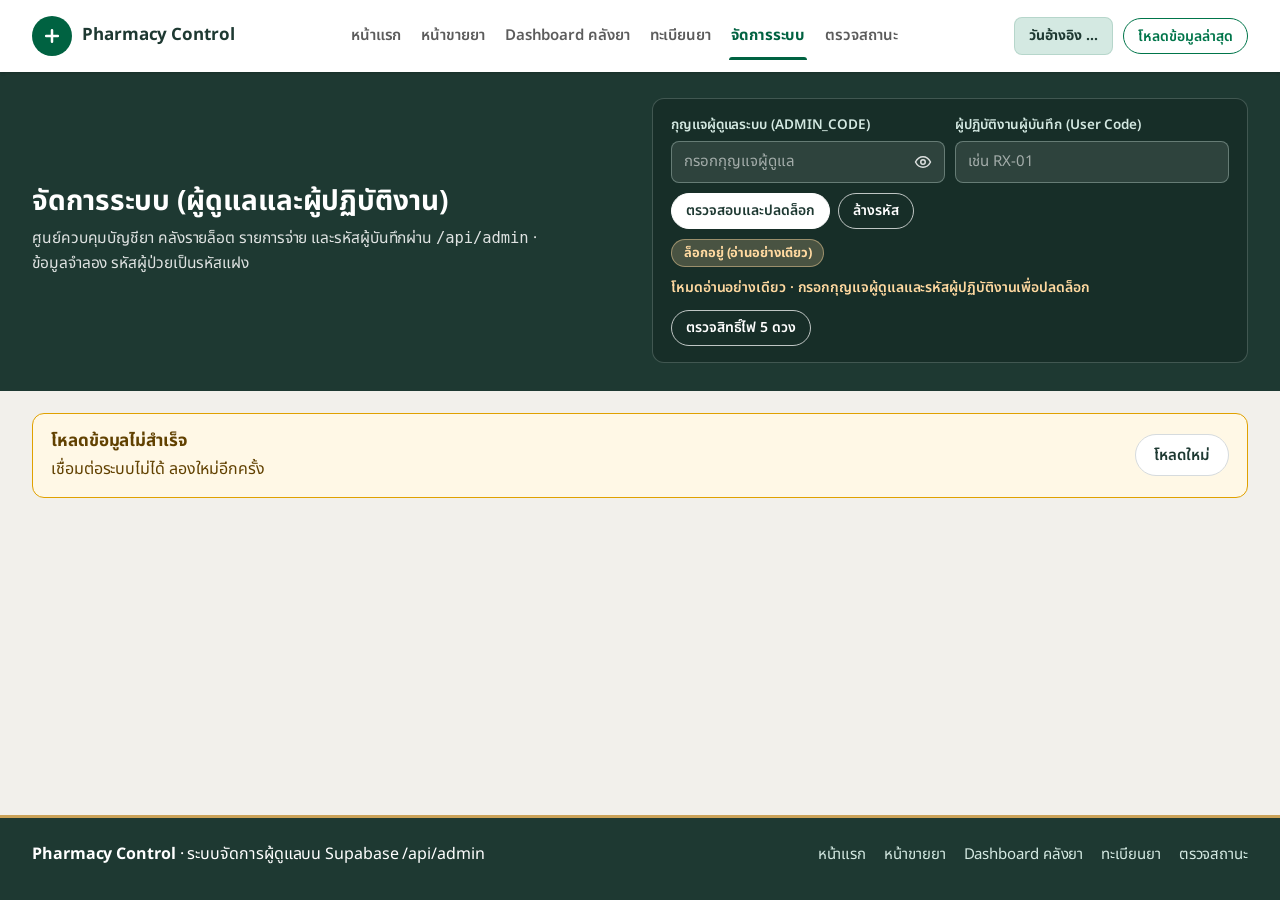
==== commit 10fccdd4: "feat(admin,pos,sql): server-verified auth, staff_users CRUD, change_log audit trail, and realtime As" ====
--- a/admin.html
+++ b/admin.html
@@ -6,7 +6,7 @@
     <meta name="theme-color" content="#1e3932" />
     <meta
       name="description"
-      content="หน้าจัดการระบบสำหรับผู้ดูแลและผู้ปฏิบัติงาน — บัญชียา คลังรายล็อต รายการจ่าย คืนยา ยกเลิก และติดตามความปลอดภัย"
+      content="หน้าจัดการระบบสำหรับผู้ดูแลและผู้ปฏิบัติงาน · บัญชียา คลังรายล็อต รายการจ่าย คืนยา ยกเลิก ผู้ปฏิบัติงาน และ change_log"
     />
     <title>จัดการระบบ (ผู้ดูแล) | ระบบบริหารคลังยาและจ่ายยา</title>
     <link
@@ -241,6 +241,8 @@
       .btn.sm { min-height: 36px; padding: 5px 14px; font-size: 14px; }
       .btn:active:not(:disabled) { transform: scale(0.95); }
       .btn:disabled { opacity: 0.45; cursor: not-allowed; transform: none; }
+      .btn.is-locked { opacity: 0.56; }
+      .btn.is-locked:active { transform: none; }
       .btn.primary,
       .btn-primary { background: var(--sb-accent); color: var(--sb-white); border-color: var(--sb-accent); }
       .btn.primary:hover:not(:disabled),
@@ -335,6 +337,32 @@
         border-color: var(--sb-green-light);
         box-shadow: 0 0 0 2px rgba(212, 233, 226, 0.28);
       }
+      .pw-wrap {
+        position: relative;
+        width: 100%;
+        display: flex;
+        align-items: center;
+      }
+      .pw-wrap input { padding-right: 44px; width: 100%; }
+      .pw-toggle {
+        position: absolute;
+        right: 5px;
+        top: 50%;
+        transform: translateY(-50%);
+        width: 34px;
+        height: 34px;
+        padding: 0;
+        border: none;
+        border-radius: 50%;
+        background: transparent;
+        color: rgba(255, 255, 255, 0.84);
+        display: grid;
+        place-items: center;
+        cursor: pointer;
+      }
+      .pw-toggle:hover { background: rgba(255, 255, 255, 0.14); }
+      .reauth .pw-toggle { color: var(--sb-text-soft); }
+      .reauth .pw-toggle:hover { background: rgba(0, 0, 0, 0.06); }
       .cred-actions {
         display: flex;
         gap: 8px;
@@ -347,6 +375,32 @@
         justify-content: space-between;
         gap: 10px;
         flex-wrap: wrap;
+      }
+      .cred-status-group {
+        display: flex;
+        align-items: center;
+        gap: 10px;
+        flex-wrap: wrap;
+        min-width: 0;
+      }
+      .auth-pill {
+        display: inline-flex;
+        align-items: center;
+        gap: 6px;
+        padding: 3px 12px;
+        border-radius: var(--sb-btn-radius);
+        font-size: 13px;
+        font-weight: 700;
+        white-space: nowrap;
+      }
+      .auth-pill.ok {
+        background: var(--sb-green-light);
+        color: var(--sb-house);
+      }
+      .auth-pill.locked {
+        background: rgba(255, 217, 160, 0.22);
+        color: #ffd9a0;
+        border: 1px solid rgba(255, 217, 160, 0.45);
       }
       .cred-status {
         font-size: 14px;
@@ -617,6 +671,17 @@
       }
       .user-quick-note { font-size: 14.5px; color: var(--sb-text); max-width: 72ch; }
       .user-quick-actions { display: flex; gap: 8px; flex-wrap: wrap; }
+      .section-split {
+        margin-top: 28px;
+        padding-top: 22px;
+        border-top: 1px solid var(--sb-hairline);
+      }
+      .section-split h3 {
+        font-size: 19px;
+        font-weight: 700;
+        color: var(--sb-house);
+        margin-bottom: 4px;
+      }
 
       /* กล่องยืนยัน (dialog) */
       dialog {
@@ -801,51 +866,65 @@
           <span class="mobile-asof-pill tabular" id="heroAsOfMobile">วันอ้างอิง …</span>
         </div>
 
-        <div class="cred-card">
+        <div class="cred-card" id="cred-card">
           <form id="cred-form" class="creds" autocomplete="off" novalidate>
             <div class="field">
-              <label for="admin-code">รหัสผู้ดูแล (<span translate="no">ADMIN_CODE</span>)</label>
-              <input
-                id="admin-code"
-                type="password"
-                placeholder="กรอกรหัสผู้ดูแล"
-                autocomplete="off"
-                spellcheck="false"
-              />
+              <label for="admin-code">กุญแจผู้ดูแลระบบ (<span translate="no">ADMIN_CODE</span>)</label>
+              <div class="pw-wrap">
+                <input
+                  id="admin-code"
+                  type="password"
+                  placeholder="กรอกกุญแจผู้ดูแล"
+                  autocomplete="off"
+                  spellcheck="false"
+                />
+                <button
+                  type="button"
+                  class="pw-toggle"
+                  id="toggle-admin-pw"
+                  aria-label="แสดงหรือซ่อนรหัสผู้ดูแล"
+                  aria-pressed="false"
+                ></button>
+              </div>
             </div>
             <div class="field">
-              <label for="rx-code">รหัสเภสัชกรผู้บันทึก</label>
+              <label for="rx-code">ผู้ปฏิบัติงานผู้บันทึก (<span translate="no">User Code</span>)</label>
               <input
                 id="rx-code"
                 type="text"
+                list="staff-datalist"
                 placeholder="เช่น RX-01"
                 autocomplete="off"
                 spellcheck="false"
               />
+              <datalist id="staff-datalist"></datalist>
             </div>
             <div class="cred-actions">
-              <button type="submit" class="btn btn-inverted sm">บันทึกรหัส</button>
+              <button type="submit" id="cred-submit" class="btn btn-inverted sm">ตรวจสอบและปลดล็อก</button>
               <button type="button" id="cred-clear" class="btn btn-outline-white sm">ล้างรหัส</button>
             </div>
           </form>
           <div class="cred-foot">
-            <p id="cred-status" class="cred-status" role="status" aria-live="polite"></p>
+            <div class="cred-status-group">
+              <span class="auth-pill locked" id="auth-pill">ล็อกอยู่ (อ่านอย่างเดียว)</span>
+              <p id="cred-status" class="cred-status" role="status" aria-live="polite"></p>
+            </div>
             <a class="btn btn-outline-white sm" href="./status.html#code">ตรวจสิทธิ์ไฟ 5 ดวง</a>
           </div>
         </div>
       </div>
     </section>
 
-    <div id="lock-note" class="lock-bar" role="note">
-      <div class="lock-bar-inner">
-        <svg width="20" height="20" viewBox="0 0 24 24" fill="none" stroke="currentColor" stroke-width="2" aria-hidden="true" style="flex-shrink:0">
-          <rect x="3" y="11" width="18" height="11" rx="2" ry="2" />
-          <path d="M7 11V7a5 5 0 0 1 10 0v4" />
-        </svg>
-        <span>
-          ยังไม่ได้บันทึกรหัสผู้ดูแลและรหัสเภสัชกร ปุ่มแก้ไขข้อมูลจึงถูกปิดไว้ ดูข้อมูลได้ตามปกติ
-          กรอกทั้งสองช่องด้านบนแล้วกด "บันทึกรหัส" หรือเลือกรหัสจากแท็บ "ผู้ปฏิบัติงาน" เพื่อเปิดใช้
-        </span>
+    <div id="date-drift-bar" class="lock-bar" role="status" aria-live="polite" hidden>
+      <div class="lock-bar-inner" style="justify-content:space-between;flex-wrap:wrap">
+        <div style="display:flex;align-items:center;gap:10px;min-width:0">
+          <svg width="20" height="20" viewBox="0 0 24 24" fill="none" stroke="currentColor" stroke-width="2" aria-hidden="true" style="flex-shrink:0">
+            <circle cx="12" cy="12" r="10" />
+            <polyline points="12 6 12 12 16 14" />
+          </svg>
+          <span id="drift-bar-text">วันอ้างอิงในฐานข้อมูลยังไม่ตรงกับวันปัจจุบัน</span>
+        </div>
+        <button type="button" class="btn primary sm" id="btn-sync-today-bar" data-write>ปรับวันอ้างอิงเป็นวันนี้</button>
       </div>
     </div>
 
@@ -903,7 +982,7 @@
             aria-selected="false"
             tabindex="-1"
           >
-            ผู้ปฏิบัติงาน (รหัสเภสัชกร) <span class="n" id="n-users"></span>
+            ผู้ปฏิบัติงานและประวัติ <span class="n" id="n-users"></span>
           </button>
         </div>
 
@@ -1042,16 +1121,16 @@
           </div>
         </section>
 
-        <!-- แท็บ 4: ผู้ปฏิบัติงาน (รหัสเภสัชกร & สิทธิ์ผู้ดูแล) -->
+        <!-- แท็บ 4: ผู้ปฏิบัติงาน (staff_users) & ตั้งค่าวันอ้างอิง & ประวัติ change_log -->
         <section class="panel" role="tabpanel" id="panel-users" aria-labelledby="tab-users" hidden>
           <div class="panel-head">
             <div>
-              <h2>ผู้ปฏิบัติงาน (รหัสเภสัชกร) และสิทธิ์ผู้ดูแล</h2>
+              <h2>ผู้ปฏิบัติงาน (<span translate="no">staff_users</span>) และสิทธิ์ผู้ดูแล</h2>
               <p class="panel-sub">
-                สรุปรหัสเภสัชกรที่ปรากฏในฐานข้อมูลจริง เลือกสวมสิทธิ์ผู้บันทึกสำหรับเซสชันปัจจุบัน
+                เพิ่ม แก้ไข เปิด/ปิดผู้ปฏิบัติงาน เลือกผู้บันทึกในเซสชัน ตั้งค่าวันอ้างอิง และตรวจประวัติ <span translate="no">change_log</span>
               </p>
             </div>
-            <span class="count tabular" id="users-count"></span>
+            <button type="button" class="btn primary" id="btn-add-staff" data-write>เพิ่มผู้ปฏิบัติงาน</button>
           </div>
 
           <div class="user-summary-grid" aria-live="polite">
@@ -1077,13 +1156,40 @@
             </div>
           </div>
 
+          <div class="user-quick-bar" id="date-sync">
+            <div class="user-quick-note">
+              <strong>วันอ้างอิงของระบบ (<code translate="no">app_config.as_of</code>)</strong> · ฐานข้อมูล:
+              <strong class="tabular" id="cfgAsOfDisplay">-</strong> · วันปัจจุบันฝั่งเซิร์ฟเวอร์ (<span translate="no">Asia/Bangkok</span>):
+              <strong class="tabular" id="cfgServerTodayDisplay">-</strong>
+              <span class="badge b-active" id="cfgDateMatchBadge" style="margin-left:8px">กำลังตรวจ</span>
+              <span class="badge b-written_off" id="cfgAutoBadge" style="margin-left:6px">โหมดวันอ้างอิง</span>
+            </div>
+            <div class="user-quick-actions">
+              <button type="button" class="btn primary sm" id="btn-sync-today" data-write>อัปเดตเป็นวันปัจจุบัน</button>
+              <button type="button" class="btn secondary sm" id="btn-set-asof" data-write>กำหนดวันอ้างอิงเอง</button>
+            </div>
+          </div>
+
+          <div
+            class="user-quick-bar"
+            id="staff-setup-note"
+            style="background:var(--sb-gold-lightest);border-color:var(--sb-gold);color:var(--sb-gold-ink)"
+            hidden
+          >
+            <p class="user-quick-note" style="color:var(--sb-gold-ink)">
+              <strong>ยังไม่ได้ติดตั้งตาราง <code translate="no">staff_users</code> ใน Supabase:</strong>
+              กำลังแสดงรายชื่อผู้ปฏิบัติงานที่สรุปจากประวัติการจ่ายยาชั่วคราว รันไฟล์
+              <code translate="no">sql/08_combined_apply_supabase.sql</code> ใน Supabase SQL Editor เพื่อเปิดใช้การเพิ่ม แก้ไข และซ่อมวันเวลาจริงย้อนหลัง
+            </p>
+          </div>
+
           <div class="user-quick-bar">
             <p class="user-quick-note">
-              ระบบนี้ใช้รหัสผู้ดูแลกลาง (<code translate="no">ADMIN_CODE</code>) ร่วมกับรหัสเภสัชกรผู้บันทึก
-              (<code translate="no">by</code>) เพื่อบันทึกลง <code translate="no">change_log</code>
-              ในทุกธุรกรรม (ไม่มีการเก็บรหัสผ่านในฐานข้อมูลหน้าเว็บ และล้างสิทธิ์ทันทีเมื่อปิดแท็บ)
+              ระบบแยก <strong>กุญแจผู้ดูแล (<code translate="no">ADMIN_CODE</code>)</strong> ออกจาก
+              <strong>ผู้ปฏิบัติงาน (<code translate="no">User Code</code>)</strong> เพื่อบันทึกชื่อผู้ทำรายการลง <code translate="no">change_log</code> ทุกครั้ง
             </p>
             <div class="user-quick-actions">
+              <span class="count tabular" id="users-count" style="margin-left:0"></span>
               <button type="button" class="btn secondary sm" id="jumpQuarantineBtn">ดูล็อตกักกัน</button>
               <button type="button" class="btn secondary sm" id="jumpInactiveBtn">ดูยาปิดใช้งาน</button>
               <button type="button" class="btn danger sm" id="clearCredUsersBtn">ล้างสิทธิ์ทันที</button>
@@ -1094,32 +1200,75 @@
             <table>
               <thead>
                 <tr>
-                  <th>รหัสเภสัชกร</th>
-                  <th class="num">จ่ายยา (ครั้ง)</th>
-                  <th class="num">รับคืน (ครั้ง)</th>
-                  <th class="num">ยกเลิก (ครั้ง)</th>
-                  <th class="num">ยอดจ่ายรวม</th>
+                  <th>รหัสผู้ปฏิบัติงาน</th>
+                  <th>ชื่อ-สกุล / ใบอนุญาต</th>
+                  <th>บทบาท</th>
+                  <th>สถิติงาน (จ่าย / คืน / ยกเลิก)</th>
                   <th>ทำรายการล่าสุด</th>
-                  <th>เลือกใช้งาน</th>
+                  <th>สถานะ</th>
+                  <th>จัดการ</th>
                 </tr>
               </thead>
               <tbody id="users-body"></tbody>
             </table>
           </div>
+
+          <div class="section-split" id="audit-trail-section">
+            <div class="panel-head" style="margin-bottom:12px">
+              <div>
+                <h3>ประวัติการแก้ไขระบบ (<span translate="no">change_log</span> ล่าสุด)</h3>
+                <p class="panel-sub">บันทึกการเปลี่ยนแปลงจากฐานข้อมูลและผู้ดูแล อ่านแบบเรียลไทม์จาก Supabase</p>
+              </div>
+              <span class="count tabular" id="chg-count"></span>
+            </div>
+            <div class="toolbar">
+              <div class="field search-field">
+                <label for="chg-q">ค้นหา (รหัสรายการ / ตาราง / ผู้บันทึก / เหตุผล)</label>
+                <input id="chg-q" type="search" placeholder="เช่น RX-01, D0153, as_of หรือ staff_users" />
+              </div>
+            </div>
+            <div class="table-wrap">
+              <table>
+                <thead>
+                  <tr>
+                    <th>Log ID</th>
+                    <th>วันที่แก้</th>
+                    <th>ผู้บันทึก</th>
+                    <th>ตาราง / รายการ</th>
+                    <th>ฟิลด์และค่าเปลี่ยน</th>
+                    <th>เหตุผลและสถานะ</th>
+                  </tr>
+                </thead>
+                <tbody id="chg-body"></tbody>
+              </table>
+            </div>
+            <div class="more-row">
+              <button type="button" class="btn secondary" id="chg-more" hidden>แสดงประวัติเพิ่ม</button>
+            </div>
+          </div>
         </section>
       </div>
     </main>
 
-    <!-- กล่องยืนยันคำสั่งทั้ง 8 รูปแบบและยืนยันรหัสใหม่เมื่อ 401 -->
+    <!-- กล่องยืนยันคำสั่งและยืนยันรหัสใหม่เมื่อ 401 -->
     <dialog id="dlg" aria-labelledby="dlg-title">
       <form id="dlg-form" class="dlg-body" novalidate>
         <h3 id="dlg-title"></h3>
         <p id="dlg-summary" class="dlg-summary"></p>
         <div id="dlg-fields" class="dlg-fields"></div>
         <div id="dlg-reauth" class="reauth" hidden>
-          <label for="dlg-reauth-input">รหัสผู้ดูแลใหม่ <span class="req">*</span></label>
-          <input id="dlg-reauth-input" type="password" autocomplete="off" spellcheck="false" />
-          <span class="hint">กรอกแล้วกด "ยืนยัน" อีกครั้ง ระบบจะบันทึกรหัสใหม่และส่งรายการนี้ซ้ำ</span>
+          <label for="dlg-reauth-input">กุญแจผู้ดูแลใหม่ <span class="req">*</span></label>
+          <div class="pw-wrap">
+            <input id="dlg-reauth-input" type="password" autocomplete="off" spellcheck="false" />
+            <button
+              type="button"
+              class="pw-toggle"
+              id="toggle-reauth-pw"
+              aria-label="แสดงหรือซ่อนกุญแจผู้ดูแลใหม่"
+              aria-pressed="false"
+            ></button>
+          </div>
+          <span class="hint">กรอกแล้วกด "ยืนยัน" อีกครั้ง ระบบจะตรวจสอบและส่งรายการนี้ซ้ำ</span>
         </div>
         <p id="dlg-error" class="dlg-error" role="alert" hidden></p>
         <div class="dlg-actions">
@@ -1163,11 +1312,13 @@
         const KEY_ADMIN = 'rx_admin_code';
         const KEY_RX = 'rx_pharmacist_code';
         const NET_ERR = 'เชื่อมต่อระบบไม่ได้ ลองใหม่อีกครั้ง';
-        const LOCK_MSG = 'กรอกรหัสผู้ดูแลและรหัสเภสัชกร แล้วกด "บันทึกรหัส" ก่อน';
+        const LOCK_MSG = 'กรอกกุญแจผู้ดูแล (ADMIN_CODE) และรหัสผู้ปฏิบัติงาน แล้วกด "ตรวจสอบและปลดล็อก"';
         const LOG_PAGE = 50;
+        const CHG_PAGE = 30;
 
         const STATUS_LABEL = { active: 'ใช้ได้', quarantine: 'กักไว้', written_off: 'ตัดจำหน่าย' };
         const TYPE_LABEL = { dispense: 'จ่าย', return: 'คืน', void: 'ยกเลิก' };
+        const ROLE_LABEL = { pharmacist: 'เภสัชกร', assistant: 'ผู้ช่วยเภสัชกร', admin: 'ผู้ดูแลระบบ' };
         const DRUG_FIELD_LABEL = {
           sku: 'รหัสยา',
           generic_name: 'ชื่อสามัญ',
@@ -1178,15 +1329,29 @@
           atc_code: 'รหัส ATC',
           reorder_level: 'จุดสั่งซื้อ'
         };
+        const STAFF_FIELD_LABEL = {
+          user_code: 'รหัสผู้ปฏิบัติงาน',
+          full_name: 'ชื่อ-สกุล',
+          role: 'บทบาท',
+          license_no: 'เลขใบอนุญาต'
+        };
 
         const state = {
           asOf: null,
+          serverToday: null,
+          autoRealtime: false,
           catalog: [],
           stock: [],
           log: [],
           incidents: [],
+          staffUsers: [],
+          staffUsersReady: false,
+          changeLog: [],
           drugBySku: new Map(),
           logShown: LOG_PAGE,
+          chgShown: CHG_PAGE,
+          authVerified: false,
+          authVerifying: false,
           loadedOnce: false,
           halted: false,
           syncSeq: 0
@@ -1262,8 +1427,55 @@
         }
         function canWrite() {
           const c = creds();
-          return Boolean(c.admin && c.by);
-        }
+          return Boolean(state.authVerified && c.admin && c.by);
+        }
+
+        function buildEyeSvg(visible) {
+          const NS = 'http://www.w3.org/2000/svg';
+          const svg = document.createElementNS(NS, 'svg');
+          svg.setAttribute('width', '18');
+          svg.setAttribute('height', '18');
+          svg.setAttribute('viewBox', '0 0 24 24');
+          svg.setAttribute('fill', 'none');
+          svg.setAttribute('stroke', 'currentColor');
+          svg.setAttribute('stroke-width', '2');
+          svg.setAttribute('stroke-linecap', 'round');
+          svg.setAttribute('stroke-linejoin', 'round');
+          svg.setAttribute('aria-hidden', 'true');
+          const p1 = document.createElementNS(NS, 'path');
+          p1.setAttribute('d', 'M2 12s3.5-7 10-7 10 7 10 7-3.5 7-10 7-10-7-10-7z');
+          svg.appendChild(p1);
+          const c = document.createElementNS(NS, 'circle');
+          c.setAttribute('cx', '12');
+          c.setAttribute('cy', '12');
+          c.setAttribute('r', '3');
+          svg.appendChild(c);
+          if (visible) {
+            const p2 = document.createElementNS(NS, 'path');
+            p2.setAttribute('d', 'M3 3l18 18');
+            svg.appendChild(p2);
+          }
+          return svg;
+        }
+
+        function wirePwToggle(btnSel, inputSel) {
+          const btn = $(btnSel);
+          const inp = $(inputSel);
+          if (!btn || !inp) return;
+          const draw = () => {
+            const visible = inp.type === 'text';
+            btn.setAttribute('aria-pressed', String(visible));
+            btn.replaceChildren(buildEyeSvg(visible));
+          };
+          draw();
+          btn.addEventListener('click', () => {
+            inp.type = inp.type === 'password' ? 'text' : 'password';
+            draw();
+            inp.focus();
+          });
+        }
+        wirePwToggle('#toggle-admin-pw', '#admin-code');
+        wirePwToggle('#toggle-reauth-pw', '#dlg-reauth-input');
 
         // =========================================================
         // จัดรูปแบบตัวเลขและวันที่ (อ้างอิงสตริง YYYY-MM-DD จากเซิร์ฟเวอร์เท่านั้น)
@@ -1302,81 +1514,201 @@
             return String(e);
           }
         }
+        const THAI_MONTHS = ['ม.ค.', 'ก.พ.', 'มี.ค.', 'เม.ย.', 'พ.ค.', 'มิ.ย.', 'ก.ค.', 'ส.ค.', 'ก.ย.', 'ต.ค.', 'พ.ย.', 'ธ.ค.'];
+        function fmtThaiDate(iso) {
+          const m = str(iso).match(/^(\d{4})-(\d{2})-(\d{2})/);
+          if (!m) return str(iso) || 'ไม่ระบุ';
+          return Number(m[3]) + ' ' + (THAI_MONTHS[Number(m[2]) - 1] || m[2]) + ' ' + (Number(m[1]) + 543);
+        }
+        function fmtThaiDateTime(dtIso) {
+          const m = str(dtIso).match(/^(\d{4})-(\d{2})-(\d{2})[T ](\d{2}):(\d{2})/);
+          if (!m) return str(dtIso) || '-';
+          return (
+            Number(m[3]) +
+            ' ' +
+            (THAI_MONTHS[Number(m[2]) - 1] || m[2]) +
+            ' ' +
+            (Number(m[1]) + 543) +
+            ' · ' +
+            m[4] +
+            ':' +
+            m[5] +
+            ' น.'
+          );
+        }
+
         function parseDispenseNum(id) {
           const m = String(id || '').match(/\d+/);
           return m ? Number(m[0]) : -1;
         }
 
         // =========================================================
-        // ล็อก/ปลดล็อกปุ่มแก้ไขและซิงก์สถานะสิทธิ์
+        // ล็อก/ปลดล็อกปุ่มแก้ไขและตรวจสอบสิทธิ์ผ่านเซิร์ฟเวอร์ (auth_verify)
         // =========================================================
         function updateLock() {
           const ok = canWrite();
           document.querySelectorAll('[data-write]').forEach((b) => {
-            b.disabled = !ok;
-            if (ok) b.removeAttribute('title');
-            else b.title = LOCK_MSG;
+            b.classList.toggle('is-locked', !ok);
+            b.setAttribute('aria-disabled', String(!ok));
+            if (b.id === 'btn-add-staff' && ok && state.loadedOnce && !state.staffUsersReady) {
+              b.title = 'ต้องติดตั้ง sql/08_combined_apply_supabase.sql ใน Supabase ก่อนเพิ่มผู้ปฏิบัติงาน';
+            } else if (ok) {
+              b.removeAttribute('title');
+            } else {
+              b.title = LOCK_MSG;
+            }
           });
-          $('#lock-note').hidden = ok;
+          const pill = $('#auth-pill');
+          if (pill) {
+            pill.textContent = ok ? 'ปลดล็อกแล้ว · แก้ไขได้' : 'ล็อกอยู่ (อ่านอย่างเดียว)';
+            pill.className = 'auth-pill ' + (ok ? 'ok' : 'locked');
+          }
           updateCredStatus();
           renderUsersSummaryOnly();
         }
 
-        function updateCredStatus() {
+        function updateCredStatus(overrideMsg, isWarn) {
           const c = creds();
           const st = $('#cred-status');
           const typedAdmin = $('#admin-code').value;
           const typedRx = $('#rx-code').value.trim().toUpperCase();
           st.classList.remove('warn');
-          if (c.admin && c.by) {
+          if (overrideMsg) {
+            st.textContent = overrideMsg;
+            if (isWarn) st.classList.add('warn');
+            return;
+          }
+          if (state.authVerifying) {
+            st.textContent = 'กำลังตรวจสอบกุญแจผู้ดูแลกับเซิร์ฟเวอร์…';
+            return;
+          }
+          if (canWrite()) {
             if (typedAdmin !== c.admin || typedRx !== c.by) {
               st.textContent =
-                'มีการแก้รหัสที่ยังไม่บันทึก กด "บันทึกรหัส" เพื่อใช้ค่าใหม่ (ตอนนี้ใช้ผู้บันทึก ' + c.by + ')';
+                'มีการแก้ค่าที่ยังไม่ตรวจสอบ กด "ตรวจสอบและปลดล็อก" เพื่อยืนยันค่าใหม่ (ผู้บันทึกปัจจุบัน ' + c.by + ')';
               st.classList.add('warn');
             } else {
-              st.textContent = 'บันทึกรหัสแล้ว · ผู้บันทึก ' + c.by;
+              st.textContent = 'ยืนยันสิทธิ์กับเซิร์ฟเวอร์แล้ว · ผู้บันทึก ' + c.by;
             }
-          } else if (c.by) {
-            st.textContent = 'เลือกรหัสเภสัชกร ' + c.by + ' แล้ว กรอกรหัสผู้ดูแลแล้วกด "บันทึกรหัส"';
+          } else if (c.by || typedRx) {
+            st.textContent =
+              'เลือกผู้ปฏิบัติงาน ' + (typedRx || c.by) + ' แล้ว กรอกกุญแจผู้ดูแลแล้วกด "ตรวจสอบและปลดล็อก"';
             st.classList.add('warn');
           } else {
-            st.textContent = 'ยังไม่ได้บันทึกรหัสผู้ดูแลและรหัสเภสัชกร';
+            st.textContent = 'โหมดอ่านอย่างเดียว · กรอกกุญแจผู้ดูแลและรหัสผู้ปฏิบัติงานเพื่อปลดล็อก';
             st.classList.add('warn');
           }
         }
+
+        function promptUnlock() {
+          const card = $('#cred-card');
+          if (card && typeof card.scrollIntoView === 'function') {
+            card.scrollIntoView({ behavior: 'smooth', block: 'center' });
+          }
+          updateCredStatus('โหมดอ่านอย่างเดียว · ' + LOCK_MSG, true);
+          const target = !$('#admin-code').value.trim() ? $('#admin-code') : $('#rx-code');
+          if (target) target.focus();
+        }
+
+        // ดักจับการคลิกปุ่มแก้ไขขณะล็อกบนทุกอุปกรณ์ เพื่อพาไปกรอกรหัสแทนปุ่มเงียบที่กดไม่ติด
+        document.addEventListener(
+          'click',
+          (ev) => {
+            const btn = ev.target && ev.target.closest ? ev.target.closest('[data-write]') : null;
+            if (btn && !canWrite()) {
+              ev.preventDefault();
+              ev.stopPropagation();
+              promptUnlock();
+            }
+          },
+          true
+        );
 
         function clearCredentials() {
           ssDel(KEY_ADMIN);
           ssDel(KEY_RX);
+          state.authVerified = false;
           $('#admin-code').value = '';
           $('#rx-code').value = '';
           updateLock();
         }
 
-        $('#cred-form').addEventListener('submit', (e) => {
+        async function verifyCredentials(admin, rx, { silent = false } = {}) {
+          const submitBtn = $('#cred-submit');
+          state.authVerifying = true;
+          if (submitBtn) {
+            submitBtn.disabled = true;
+            submitBtn.textContent = 'กำลังตรวจ…';
+          }
+          updateCredStatus();
+
+          const r = await postAdmin({ action: 'auth_verify', by: rx }, admin);
+          state.authVerifying = false;
+          if (submitBtn) {
+            submitBtn.disabled = false;
+            submitBtn.textContent = 'ตรวจสอบและปลดล็อก';
+          }
+
+          if (r.ok && r.data?.verified) {
+            const normalizedBy = str(r.data.by || rx).trim().toUpperCase();
+            state.authVerified = true;
+            ssSet(KEY_ADMIN, admin);
+            ssSet(KEY_RX, normalizedBy);
+            $('#rx-code').value = normalizedBy;
+            updateLock();
+            renderUsers();
+            if (!silent) showToast('ยืนยันสิทธิ์ผู้ดูแลสำเร็จ · ผู้บันทึก ' + normalizedBy);
+            return true;
+          }
+
+          state.authVerified = false;
+          if (r.status === 401) {
+            ssDel(KEY_ADMIN);
+            $('#admin-code').value = '';
+          }
+          updateLock();
+          renderUsers();
+          updateCredStatus(
+            r.status === 401 && silent
+              ? 'รหัสผู้ดูแลที่ค้างในเซสชันไม่ถูกต้อง กรุณากรอกกุญแจผู้ดูแลใหม่'
+              : r.message || 'ตรวจสอบสิทธิ์ไม่สำเร็จ',
+            true
+          );
+          if (!silent && r.status === 401) $('#admin-code').focus();
+          return false;
+        }
+
+        $('#cred-form').addEventListener('submit', async (e) => {
           e.preventDefault();
+          if (state.authVerifying) return;
           const admin = $('#admin-code').value;
           const rx = $('#rx-code').value.trim().toUpperCase();
           $('#rx-code').value = rx;
           if (!admin.trim() || !rx) {
-            const st = $('#cred-status');
-            st.textContent = 'กรอกให้ครบทั้งรหัสผู้ดูแลและรหัสเภสัชกร';
-            st.classList.add('warn');
+            updateCredStatus('กรอกให้ครบทั้งกุญแจผู้ดูแลและรหัสผู้ปฏิบัติงาน', true);
             (!admin.trim() ? $('#admin-code') : $('#rx-code')).focus();
             return;
           }
-          ssSet(KEY_ADMIN, admin);
-          ssSet(KEY_RX, rx);
-          updateLock();
-          renderUsers();
+          if (!/^[A-Z0-9_-]{2,20}$/.test(rx)) {
+            updateCredStatus('รหัสผู้ปฏิบัติงานต้องใช้ A-Z 0-9 หรือ -/_ ยาว 2-20 ตัว (เช่น RX-01)', true);
+            $('#rx-code').focus();
+            return;
+          }
+          const matchedStaff = state.staffUsers.find((u) => str(u.user_code).toUpperCase() === rx);
+          if (matchedStaff && !isTrue(matchedStaff.is_active)) {
+            updateCredStatus('รหัสผู้ปฏิบัติงาน ' + rx + ' ถูกปิดใช้งานอยู่ กรุณาใช้รหัสอื่นที่เปิดใช้งาน', true);
+            $('#rx-code').focus();
+            return;
+          }
+          await verifyCredentials(admin, rx, { silent: false });
         });
 
         $('#cred-clear').addEventListener('click', () => {
           clearCredentials();
           renderUsers();
         });
-        $('#admin-code').addEventListener('input', updateCredStatus);
-        $('#rx-code').addEventListener('input', updateCredStatus);
+        $('#admin-code').addEventListener('input', () => updateCredStatus());
+        $('#rx-code').addEventListener('input', () => updateCredStatus());
 
         // =========================================================
         // โหลดข้อมูลล่าสุดจาก GET /api/data
@@ -1437,20 +1769,55 @@
           state.halted = false;
           const items = (x) => (x && Array.isArray(x.items) ? x.items : []);
           const metaAsOf = (x) => (x && x.meta && x.meta.as_of ? x.meta.as_of : null);
+          const metaServerToday = (x) => (x && x.meta && x.meta.server_today ? x.meta.server_today : null);
 
           state.asOf = fmtDate(
             metaAsOf(json.drugs) || metaAsOf(json.catalog) || metaAsOf(json.stock) || metaAsOf(json.dispense_log)
           );
+          state.serverToday = fmtDate(
+            metaServerToday(json.drugs) ||
+              metaServerToday(json.catalog) ||
+              metaServerToday(json.stock) ||
+              metaServerToday(json.dispense_log)
+          );
+          state.autoRealtime = Boolean(json.drugs?.meta?.auto_realtime ?? json.stock?.meta?.auto_realtime);
           state.catalog = items(json.catalog);
           state.stock = items(json.stock);
           state.log = items(json.dispense_log);
           state.incidents = items(json.incidents);
+          state.staffUsers = items(json.staff_users);
+          state.staffUsersReady = json.staff_users_ready === true;
+          state.changeLog = items(json.change_log);
           state.drugBySku = new Map(state.catalog.map((d) => [d.sku, d]));
           state.loadedOnce = true;
 
-          const asOfLabel = 'วันอ้างอิง ' + (state.asOf || 'ไม่ทราบ');
+          rebuildStaffDatalist();
+
+          const asOfLabel = state.asOf ? 'วันอ้างอิง ' + fmtThaiDate(state.asOf) : 'วันอ้างอิง ไม่ทราบ';
           $('#asOfChip').textContent = asOfLabel;
           $('#heroAsOfMobile').textContent = asOfLabel;
+          if (state.asOf) {
+            $('#asOfChip').setAttribute('title', state.asOf);
+            $('#heroAsOfMobile').setAttribute('title', state.asOf);
+          }
+
+          const hasDrift = Boolean(state.serverToday && state.asOf && state.asOf !== state.serverToday);
+          $('#date-drift-bar').hidden = !hasDrift;
+          if (hasDrift) {
+            $('#drift-bar-text').textContent =
+              'วันอ้างอิงในฐานข้อมูล (' +
+              fmtThaiDate(state.asOf) +
+              ' / ' +
+              state.asOf +
+              ') ต่างจากวันปัจจุบัน (' +
+              fmtThaiDate(state.serverToday) +
+              ' / ' +
+              state.serverToday +
+              ') ทำให้การจ่ายยาและรับคืนลงวันที่ ' +
+              state.asOf;
+            $('#btn-sync-today-bar').textContent = 'ปรับเป็นวันนี้ (' + fmtThaiDate(state.serverToday) + ')';
+          }
+
           $('#n-catalog').textContent = '(' + state.catalog.length + ')';
           $('#n-stock').textContent = '(' + state.stock.length + ')';
           $('#n-log').textContent = '(' + state.log.length + ')';
@@ -1471,6 +1838,7 @@
           renderStock();
           renderLog();
           renderUsers();
+          renderChangeLog();
           updateLock();
         }
 
@@ -1487,9 +1855,9 @@
           const ok = canWrite();
           return el('button', {
             type: 'button',
-            class: 'btn sm ' + variant,
+            class: 'btn sm ' + variant + (ok ? '' : ' is-locked'),
             'data-write': true,
-            disabled: !ok,
+            'aria-disabled': ok ? 'false' : 'true',
             title: ok ? null : LOCK_MSG,
             onclick: onClick,
             text: label
@@ -1723,11 +2091,13 @@
               actBtn('ยกเลิกรายการ', 'danger', () => openVoid(r))
             );
           }
+          const dtTd = td(fmtThaiDateTime(r.datetime), 'nowrap tabular');
+          if (r.datetime) dtTd.setAttribute('title', str(r.datetime).slice(0, 19).replace('T', ' '));
           return el(
             'tr',
             null,
             td(r.dispense_id, 'code'),
-            td(str(r.datetime).slice(0, 19).replace('T', ' '), 'nowrap tabular'),
+            dtTd,
             td(r.sku, 'code'),
             td(r.lot, 'nowrap mono'),
             td(fmtInt(r.qty), 'num'),
@@ -1752,9 +2122,9 @@
         });
 
         // =========================================================
-        // แท็บ 4: ผู้ปฏิบัติงาน (รหัสเภสัชกรและสรุปความปลอดภัย)
-        // =========================================================
-        function buildOperatorDirectory() {
+        // แท็บ 4: ผู้ปฏิบัติงาน (staff_users) & ตั้งค่าวันอ้างอิง & ประวัติ change_log
+        // =========================================================
+        function computeOperatorStatsMap() {
           const map = new Map();
           for (const row of state.log) {
             const rawCode = str(row.pharmacist_code).trim();
@@ -1774,12 +2144,56 @@
             const dt = str(row.datetime).slice(0, 19);
             if (dt && dt > entry.lastDt) entry.lastDt = dt;
           }
-          return [...map.values()].sort((a, b) => {
-            const totalA = a.dispense + a.return + a.void;
-            const totalB = b.dispense + b.return + b.void;
-            if (totalB !== totalA) return totalB - totalA;
-            return a.code.localeCompare(b.code, 'en', { numeric: true });
-          });
+          return map;
+        }
+
+        function buildStaffDirectory() {
+          const statsMap = computeOperatorStatsMap();
+          if (state.staffUsersReady) {
+            return state.staffUsers
+              .map((u) => {
+                const code = str(u.user_code).trim().toUpperCase();
+                const st = statsMap.get(code) || { dispense: 0, return: 0, void: 0, totalQty: 0, lastDt: '' };
+                return {
+                  user_code: code,
+                  full_name: str(u.full_name || code),
+                  role: str(u.role || 'pharmacist'),
+                  license_no: u.license_no ? str(u.license_no) : '',
+                  is_active: isTrue(u.is_active),
+                  fromTable: true,
+                  ...st
+                };
+              })
+              .sort((a, b) => {
+                if (a.is_active !== b.is_active) return a.is_active ? -1 : 1;
+                return a.user_code.localeCompare(b.user_code, 'en', { numeric: true });
+              });
+          }
+          return [...statsMap.values()]
+            .map((st) => ({
+              user_code: st.code,
+              full_name: 'รหัสจากประวัติจ่าย (' + st.code + ')',
+              role: 'pharmacist',
+              license_no: '',
+              is_active: true,
+              fromTable: false,
+              ...st
+            }))
+            .sort((a, b) => {
+              const totalA = a.dispense + a.return + a.void;
+              const totalB = b.dispense + b.return + b.void;
+              if (totalB !== totalA) return totalB - totalA;
+              return a.user_code.localeCompare(b.user_code, 'en', { numeric: true });
+            });
+        }
+
+        function rebuildStaffDatalist() {
+          const dl = $('#staff-datalist');
+          if (!dl) return;
+          const list = buildStaffDirectory().filter((u) => u.is_active);
+          dl.replaceChildren(
+            ...list.map((u) => el('option', { value: u.user_code, label: u.fromTable ? u.full_name : u.user_code }))
+          );
         }
 
         function renderUsersSummaryOnly() {
@@ -1788,10 +2202,11 @@
           const inactiveCount = state.catalog.filter((d) => !isTrue(d.is_active)).length;
           const openIncidentsCount = state.incidents.filter((i) => str(i.status) === 'open').length;
 
-          $('#userSessionRx').textContent = c.by || 'ยังไม่ระบุ';
+          $('#userSessionRx').textContent = c.by || $('#rx-code').value.trim().toUpperCase() || 'ยังไม่ระบุ';
           const authEl = $('#userSessionAuth');
-          authEl.textContent = c.admin && c.by ? 'ปลดล็อกแล้ว' : 'ล็อกอยู่';
-          authEl.className = 'u-stat-val' + (c.admin && c.by ? '' : ' warn');
+          const unlocked = canWrite();
+          authEl.textContent = unlocked ? 'ปลดล็อกแล้ว' : 'ล็อกอยู่';
+          authEl.className = 'u-stat-val' + (unlocked ? '' : ' warn');
 
           const qEl = $('#sumQuarantine');
           qEl.textContent = fmtInt(quarantineCount);
@@ -1802,6 +2217,28 @@
           const incEl = $('#sumIncidents');
           incEl.textContent = fmtInt(openIncidentsCount);
           incEl.className = 'u-stat-val tabular' + (openIncidentsCount > 0 ? ' warn' : '');
+
+          $('#cfgAsOfDisplay').textContent = state.asOf ? fmtThaiDate(state.asOf) + ' (' + state.asOf + ')' : 'ไม่ระบุ';
+          $('#cfgServerTodayDisplay').textContent = state.serverToday
+            ? fmtThaiDate(state.serverToday) + ' (' + state.serverToday + ')'
+            : 'ไม่ระบุ';
+          const badgeEl = $('#cfgDateMatchBadge');
+          const matched = Boolean(state.asOf && state.serverToday && state.asOf === state.serverToday);
+          if (state.asOf && state.serverToday) {
+            badgeEl.textContent = matched ? 'ตรงกับวันปัจจุบัน' : 'ยังไม่ตรงกับวันปัจจุบัน';
+            badgeEl.className = 'badge ' + (matched ? 'b-active' : 'b-quarantine');
+          } else {
+            badgeEl.textContent = 'กำลังตรวจ';
+            badgeEl.className = 'badge b-written_off';
+          }
+          const autoEl = $('#cfgAutoBadge');
+          if (autoEl) {
+            autoEl.textContent = state.autoRealtime ? 'โหมดวันจริงอัตโนมัติ (now)' : 'โหมดวันอ้างอิงคงที่';
+            autoEl.className = 'badge ' + (state.autoRealtime ? 'b-active' : 'b-quarantine');
+          }
+          $('#btn-sync-today').textContent = state.serverToday
+            ? 'อัปเดตเป็นวันนี้ (' + fmtThaiDate(state.serverToday) + ')'
+            : 'อัปเดตเป็นวันปัจจุบัน';
         }
 
         function selectOperatorCode(code) {
@@ -1809,58 +2246,159 @@
           if (!normalized) return;
           $('#rx-code').value = normalized;
           ssSet(KEY_RX, normalized);
-          if ($('#admin-code').value.trim()) {
-            ssSet(KEY_ADMIN, $('#admin-code').value);
-          }
           updateLock();
           renderUsers();
-          if (!$('#admin-code').value.trim()) {
+          if (!state.authVerified) {
+            updateCredStatus('เลือกผู้ปฏิบัติงาน ' + normalized + ' แล้ว · กรอกกุญแจผู้ดูแลแล้วกด "ตรวจสอบและปลดล็อก"', false);
             $('#admin-code').focus();
+          } else {
+            showToast('เปลี่ยนรหัสผู้บันทึกในเซสชันเป็น ' + normalized + ' แล้ว');
           }
         }
 
         function renderUsers() {
           renderUsersSummaryOnly();
-          const operators = buildOperatorDirectory();
-          const curBy = creds().by;
-          $('#n-users').textContent = '(' + operators.length + ')';
-          $('#users-count').textContent = 'พบผู้ปฏิบัติงาน ' + operators.length + ' รหัสในประวัติการจ่าย';
+          const directory = buildStaffDirectory();
+          const curBy = str(creds().by || $('#rx-code').value).trim().toUpperCase();
+          $('#n-users').textContent = '(' + directory.length + ')';
+          $('#staff-setup-note').hidden = !state.loadedOnce || state.staffUsersReady;
+          $('#users-count').textContent = state.staffUsersReady
+            ? 'ทะเบียนผู้ปฏิบัติงาน ' + directory.length + ' คน (ใช้งาน ' + directory.filter((u) => u.is_active).length + ' คน)'
+            : 'สรุปจากประวัติการจ่าย ' + directory.length + ' รหัส';
 
           const body = $('#users-body');
-          if (!operators.length) {
-            body.replaceChildren(emptyRow(7, 'ยังไม่มีประวัติรหัสเภสัชกรในระบบ'));
+          if (!directory.length) {
+            body.replaceChildren(emptyRow(7, 'ยังไม่มีข้อมูลผู้ปฏิบัติงานในระบบ'));
             return;
           }
 
           body.replaceChildren(
-            ...operators.map((op) => {
-              const isSelected = curBy === op.code;
-              const codeCell = el('td', { class: 'code' }, op.code);
+            ...directory.map((u) => {
+              const isSelected = curBy === u.user_code;
+              const codeCell = el('td', { class: 'code' }, u.user_code);
               if (isSelected) {
                 codeCell.append(el('span', { class: 'small', text: 'กำลังใช้งานในเซสชันนี้' }));
               }
-              return el(
-                'tr',
+              const nameCell = el('td', null, u.full_name);
+              if (u.license_no) {
+                nameCell.append(el('span', { class: 'small mono', text: 'ใบอนุญาต ' + u.license_no }));
+              }
+              const roleCell = el('td', null, badge(ROLE_LABEL[u.role] || u.role, 'b-written_off'));
+              const statsCell = el(
+                'td',
+                { class: 'nowrap tabular' },
+                'จ่าย ' + fmtInt(u.dispense) + ' · คืน ' + fmtInt(u.return) + ' · ยกเลิก ' + fmtInt(u.void),
+                el('span', { class: 'small', text: 'ยอดจ่ายรวม ' + fmtInt(u.totalQty) + ' หน่วย' })
+              );
+              const lastTd = td(u.lastDt ? fmtThaiDateTime(u.lastDt) : 'ยังไม่เคยทำรายการ', 'nowrap tabular');
+              if (u.lastDt) lastTd.setAttribute('title', u.lastDt.replace('T', ' '));
+
+              const statusCell = el(
+                'td',
                 null,
-                codeCell,
-                td(fmtInt(op.dispense), 'num'),
-                td(fmtInt(op.return), 'num'),
-                td(fmtInt(op.void), 'num'),
-                td(fmtInt(op.totalQty), 'num'),
-                td(op.lastDt ? op.lastDt.replace('T', ' ') : '-', 'nowrap tabular'),
-                el(
-                  'td',
-                  { class: 'actions' },
+                u.fromTable
+                  ? badge(u.is_active ? 'ใช้งาน' : 'ปิดใช้งาน', u.is_active ? 'b-on' : 'b-off')
+                  : badge('จากประวัติจ่าย', 'b-quarantine')
+              );
+
+              const actionsCell = el('td', { class: 'actions' });
+              if (u.is_active) {
+                actionsCell.append(
                   el('button', {
                     type: 'button',
                     class: 'btn sm ' + (isSelected ? 'primary' : 'secondary'),
-                    onclick: () => selectOperatorCode(op.code),
-                    text: isSelected ? 'กำลังใช้งาน' : 'ใช้รหัสนี้เป็นผู้บันทึก'
+                    onclick: () => selectOperatorCode(u.user_code),
+                    text: isSelected ? 'กำลังใช้งาน' : 'ใช้รหัสนี้'
                   })
-                )
-              );
+                );
+              }
+              if (u.fromTable) {
+                actionsCell.append(
+                  actBtn('แก้ไข', 'secondary', () => openEditStaff(u)),
+                  u.is_active
+                    ? actBtn('ปิดใช้งาน', 'danger', () => openToggleStaffActive(u, false))
+                    : actBtn('เปิดใช้งาน', 'secondary', () => openToggleStaffActive(u, true))
+                );
+              }
+
+              return el('tr', null, codeCell, nameCell, roleCell, statsCell, lastTd, statusCell, actionsCell);
             })
           );
+        }
+
+        function formatLogDiff(row) {
+          const oldStr = row.old_value === null || row.old_value === undefined ? '' : JSON.stringify(row.old_value);
+          const newStr = row.new_value === null || row.new_value === undefined ? '' : JSON.stringify(row.new_value);
+          const trimVal = (s) => (s.length > 48 ? s.slice(0, 45) + '…' : s);
+          if (oldStr && newStr) return trimVal(oldStr) + ' -> ' + trimVal(newStr);
+          if (newStr) return '+ ' + trimVal(newStr);
+          if (oldStr) return '- ' + trimVal(oldStr);
+          return '-';
+        }
+
+        function renderChangeLog() {
+          const q = $('#chg-q') ? $('#chg-q').value.trim().toLowerCase() : '';
+          const rows = state.changeLog.filter((r) => {
+            if (!q) return true;
+            return (
+              str(r.file).toLowerCase().includes(q) ||
+              str(r.record_id).toLowerCase().includes(q) ||
+              str(r.field).toLowerCase().includes(q) ||
+              str(r.reason).toLowerCase().includes(q) ||
+              str(r.changed_by).toLowerCase().includes(q)
+            );
+          });
+          const shown = rows.slice(0, state.chgShown);
+          $('#chg-body').replaceChildren(
+            ...(shown.length
+              ? shown.map((r) =>
+                  el(
+                    'tr',
+                    null,
+                    td('#' + str(r.log_id), 'code tabular'),
+                    td(r.changed_on ? fmtThaiDate(r.changed_on) : '-', 'nowrap tabular'),
+                    td(r.changed_by || '-', 'nowrap'),
+                    el(
+                      'td',
+                      { class: 'nowrap' },
+                      el('span', { class: 'mono', translate: 'no', text: str(r.file) }),
+                      el('span', { class: 'small mono', text: str(r.record_id) })
+                    ),
+                    el(
+                      'td',
+                      null,
+                      el('span', { class: 'mono', translate: 'no', text: str(r.field) }),
+                      el('span', { class: 'small mono', text: formatLogDiff(r) })
+                    ),
+                    el(
+                      'td',
+                      null,
+                      el('span', { text: str(r.reason) }),
+                      el('span', { class: 'small', text: 'สถานะ: ' + str(r.status || '-') })
+                    )
+                  )
+                )
+              : [emptyRow(6, 'ไม่พบประวัติการแก้ไขระบบในเงื่อนไขที่ค้นหา')])
+          );
+          $('#chg-count').textContent =
+            'แสดง ' + shown.length + ' จาก ' + rows.length + ' รายการ' + (rows.length !== state.changeLog.length ? ' (ทั้งหมด ' + state.changeLog.length + ')' : '');
+          const more = $('#chg-more');
+          const left = rows.length - shown.length;
+          more.hidden = left <= 0;
+          more.textContent = 'แสดงประวัติเพิ่ม (' + Math.min(CHG_PAGE, left) + ' จากที่เหลือ ' + left + ')';
+        }
+
+        if ($('#chg-q')) {
+          $('#chg-q').addEventListener('input', () => {
+            state.chgShown = CHG_PAGE;
+            renderChangeLog();
+          });
+        }
+        if ($('#chg-more')) {
+          $('#chg-more').addEventListener('click', () => {
+            state.chgShown += CHG_PAGE;
+            renderChangeLog();
+          });
         }
 
         $('#jumpQuarantineBtn').addEventListener('click', () => {
@@ -2026,7 +2564,7 @@
 
         function openDialog(cfg) {
           if (!canWrite()) {
-            updateLock();
+            promptUnlock();
             return;
           }
           dlgCfg = cfg;
@@ -2077,21 +2615,20 @@
           const cfg = dlgCfg;
           dlgError('');
 
+          let useAdmin = creds().admin;
+          const by = creds().by;
+          let reauthVal = '';
           if (!$('#dlg-reauth').hidden) {
-            const v = $('#dlg-reauth-input').value;
-            if (!v.trim()) {
-              dlgError('กรุณากรอกรหัสผู้ดูแลใหม่');
+            reauthVal = $('#dlg-reauth-input').value;
+            if (!reauthVal.trim()) {
+              dlgError('กรุณากรอกกุญแจผู้ดูแลใหม่');
               $('#dlg-reauth-input').focus();
               return;
             }
-            ssSet(KEY_ADMIN, v);
-            $('#admin-code').value = v;
-            $('#dlg-reauth').hidden = true;
-            updateLock();
-          }
-
-          const c = creds();
-          if (!c.admin || !c.by) {
+            useAdmin = reauthVal;
+          }
+
+          if (!useAdmin || !by) {
             dlgError(LOCK_MSG);
             return;
           }
@@ -2106,13 +2643,20 @@
 
           const body = cfg.body(vals);
           if (cfg.reason) body.reason = vals.reason.trim();
-          body.by = c.by;
+          body.by = by;
 
           setBusy(true);
-          const r = await postAdmin(body, c.admin);
+          const r = await postAdmin(body, useAdmin);
           setBusy(false);
 
           if (r.ok) {
+            if (reauthVal) {
+              ssSet(KEY_ADMIN, useAdmin);
+              $('#admin-code').value = useAdmin;
+              state.authVerified = true;
+              $('#dlg-reauth').hidden = true;
+              updateLock();
+            }
             const msg = cfg.success(r.data, vals);
             closeDialog();
             showToast(msg);
@@ -2124,11 +2668,12 @@
           }
 
           if (r.status === 401) {
+            state.authVerified = false;
             ssDel(KEY_ADMIN);
             $('#admin-code').value = '';
             updateLock();
             $('#dlg-reauth').hidden = false;
-            dlgError(r.message + ' · ล้างรหัสผู้ดูแลที่บันทึกไว้แล้ว กรุณากรอกรหัสผู้ดูแลใหม่ด้านล่าง');
+            dlgError(r.message + ' · กรุณากรอกกุญแจผู้ดูแลที่ถูกต้องด้านล่าง');
             $('#dlg-reauth-input').focus();
             return;
           }
@@ -2542,6 +3087,178 @@
           });
         }
 
+        function openSetAsOf(defaultIso) {
+          const target = defaultIso || state.serverToday || state.asOf || '';
+          openDialog({
+            title: 'ตั้งค่าวันอ้างอิงของระบบ (app_config.as_of)',
+            fields: [
+              {
+                name: 'as_of',
+                label: 'วันอ้างอิงใหม่ (YYYY-MM-DD)',
+                type: 'date',
+                required: true,
+                full: true,
+                value: target && isDate(target) ? target : '',
+                hint: 'หลังบันทึก รายการจ่ายยาและรับคืนใหม่จะลงวันที่ตามวันอ้างอิงนี้ และตรวจวันหมดอายุเทียบวันนี้'
+              }
+            ],
+            summary: (v) =>
+              'เปลี่ยนวันอ้างอิงระบบจาก ' +
+              (state.asOf ? fmtThaiDate(state.asOf) + ' (' + state.asOf + ')' : 'ไม่ระบุ') +
+              (v.as_of && isDate(v.as_of) ? ' → เป็น ' + fmtThaiDate(v.as_of) + ' (' + v.as_of + ')' : ''),
+            validate: (v) => (!v.as_of || !isDate(v.as_of) ? ['กรุณาระบุวันที่รูปแบบ YYYY-MM-DD ให้ครบถ้วน'] : []),
+            body: (v) => ({ action: 'config_set_as_of', as_of: v.as_of }),
+            success: (resp, v) =>
+              'ตั้งค่าวันอ้างอิงเป็น ' +
+              fmtThaiDate(resp.as_of || v.as_of) +
+              ' (' +
+              (resp.as_of || v.as_of) +
+              ') แล้ว'
+          });
+        }
+
+        $('#btn-sync-today-bar').addEventListener('click', () => openSetAsOf(state.serverToday));
+        $('#btn-sync-today').addEventListener('click', () => openSetAsOf(state.serverToday));
+        $('#btn-set-asof').addEventListener('click', () => openSetAsOf(state.serverToday || state.asOf));
+
+        // =========================================================
+        // คำสั่งฝั่งผู้ปฏิบัติงาน: staff_create, staff_update, staff_set_active
+        // =========================================================
+        function staffFields(u) {
+          return [
+            {
+              name: 'full_name',
+              label: 'ชื่อ-สกุล',
+              required: true,
+              value: u ? u.full_name : '',
+              placeholder: 'เช่น ภญ.สุภาวดี ใจดี'
+            },
+            {
+              name: 'role',
+              label: 'บทบาท',
+              type: 'select',
+              required: true,
+              value: u ? u.role : 'pharmacist',
+              options: [
+                { value: 'pharmacist', label: 'เภสัชกร' },
+                { value: 'assistant', label: 'ผู้ช่วยเภสัชกร' },
+                { value: 'admin', label: 'ผู้ดูแลระบบ' }
+              ]
+            },
+            {
+              name: 'license_no',
+              label: 'เลขใบอนุญาตประกอบวิชาชีพ (ถ้ามี)',
+              value: u ? u.license_no : '',
+              placeholder: 'เช่น ภ.30004',
+              full: true
+            }
+          ];
+        }
+
+        function staffChanges(u, v) {
+          const changes = {};
+          const fn = str(v.full_name).trim();
+          const rl = str(v.role).trim();
+          const lc = str(v.license_no).trim();
+          if (fn !== str(u.full_name).trim()) changes.full_name = fn;
+          if (rl !== str(u.role).trim()) changes.role = rl;
+          if (lc !== str(u.license_no).trim()) changes.license_no = lc;
+          return changes;
+        }
+
+        $('#btn-add-staff').addEventListener('click', () => {
+          if (!state.staffUsersReady) {
+            showToast('กรุณารัน sql/08_combined_apply_supabase.sql (หรือ 07_staff_users.sql) ใน Supabase ก่อนเพิ่มผู้ปฏิบัติงาน');
+            return;
+          }
+          openDialog({
+            title: 'เพิ่มผู้ปฏิบัติงานใหม่',
+            fields: [
+              {
+                name: 'user_code',
+                label: 'รหัสผู้ปฏิบัติงาน',
+                required: true,
+                upper: true,
+                placeholder: 'เช่น RX-04, PH-01 หรือ ADM-02',
+                hint: 'รูปแบบ A-Z 2-6 ตัว ขีด - และตัวเลข 2-4 หลัก'
+              },
+              ...staffFields(null)
+            ],
+            summary: (v) => {
+              const code = str(v.user_code).trim().toUpperCase();
+              return code
+                ? 'เพิ่มผู้ปฏิบัติงาน ' + code + (str(v.full_name).trim() ? ' · ' + str(v.full_name).trim() : '')
+                : 'เพิ่มผู้ปฏิบัติงานใหม่ลงทะเบียน staff_users';
+            },
+            validate: (v) => {
+              const errs = [];
+              const code = str(v.user_code).trim().toUpperCase();
+              if (!/^[A-Z]{2,6}-\d{2,4}$/.test(code)) {
+                errs.push('รหัสผู้ปฏิบัติงานต้องอยู่ในรูปแบบ เช่น RX-04 หรือ ADM-02');
+              }
+              if (!str(v.full_name).trim()) errs.push('กรุณาระบุชื่อ-สกุล');
+              if (!['pharmacist', 'assistant', 'admin'].includes(v.role)) errs.push('กรุณาเลือกบทบาท');
+              return errs;
+            },
+            body: (v) => ({
+              action: 'staff_create',
+              user: {
+                user_code: str(v.user_code).trim().toUpperCase(),
+                full_name: str(v.full_name).trim(),
+                role: v.role,
+                license_no: str(v.license_no).trim()
+              }
+            }),
+            success: (r, v) =>
+              'เพิ่มผู้ปฏิบัติงาน ' + (r.user?.user_code || str(v.user_code).trim().toUpperCase()) + ' แล้ว'
+          });
+        });
+
+        function openEditStaff(u) {
+          openDialog({
+            title: 'แก้ไขข้อมูลผู้ปฏิบัติงาน ' + str(u.user_code),
+            fields: staffFields(u),
+            reason: true,
+            summary: (v) => {
+              const ch = Object.keys(staffChanges(u, v)).map((k) => STAFF_FIELD_LABEL[k] || k);
+              return (
+                'แก้ไขผู้ปฏิบัติงาน ' +
+                str(u.user_code) +
+                ' · ' +
+                (ch.length ? 'ช่องที่เปลี่ยน: ' + ch.join(', ') : 'ยังไม่ได้เปลี่ยนช่องใด')
+              );
+            },
+            validate: (v) => {
+              const errs = [];
+              if (!str(v.full_name).trim()) errs.push('ชื่อ-สกุลห้ามว่าง');
+              if (!['pharmacist', 'assistant', 'admin'].includes(v.role)) errs.push('กรุณาเลือกบทบาท');
+              if (!errs.length && Object.keys(staffChanges(u, v)).length === 0) errs.push('ยังไม่ได้แก้ไขช่องใด');
+              return errs;
+            },
+            body: (v) => ({ action: 'staff_update', user_code: u.user_code, changes: staffChanges(u, v) }),
+            success: () => 'แก้ไขข้อมูลผู้ปฏิบัติงาน ' + str(u.user_code) + ' แล้ว'
+          });
+        }
+
+        function openToggleStaffActive(u, active) {
+          const verb = active ? 'เปิดใช้งาน' : 'ปิดใช้งาน';
+          openDialog({
+            title: verb + 'ผู้ปฏิบัติงาน ' + str(u.user_code),
+            danger: !active,
+            reason: true,
+            summary:
+              verb +
+              ' ' +
+              str(u.user_code) +
+              ' (' +
+              str(u.full_name) +
+              ')' +
+              (active ? '' : ' · ผู้ปฏิบัติงานที่ปิดใช้งานจะไม่ได้รับอนุญาตให้เลือกสวมสิทธิ์ใหม่'),
+            body: () => ({ action: 'staff_set_active', user_code: u.user_code, active: active === true }),
+            success: () => verb + 'ผู้ปฏิบัติงาน ' + str(u.user_code) + ' แล้ว'
+          });
+        }
+
         // ซิงก์อัปเดตทันทีเมื่อแท็บหน้าขายยาหรือแท็บอื่นแก้ไขข้อมูล
         if (syncChannel) {
           syncChannel.addEventListener('message', (ev) => {
@@ -2550,9 +3267,17 @@
         }
 
         // เริ่มทำงาน
-        $('#admin-code').value = ssGet(KEY_ADMIN);
-        $('#rx-code').value = ssGet(KEY_RX);
+        const savedAdmin = ssGet(KEY_ADMIN);
+        const savedRx = ssGet(KEY_RX);
+        $('#admin-code').value = savedAdmin;
+        $('#rx-code').value = savedRx;
         updateLock();
+        if (typeof location !== 'undefined' && location.hash === '#date-sync') {
+          selectTab('users');
+        }
+        if (savedAdmin.trim() && savedRx.trim()) {
+          verifyCredentials(savedAdmin, savedRx, { silent: true });
+        }
         loadData();
       })();
     </script>
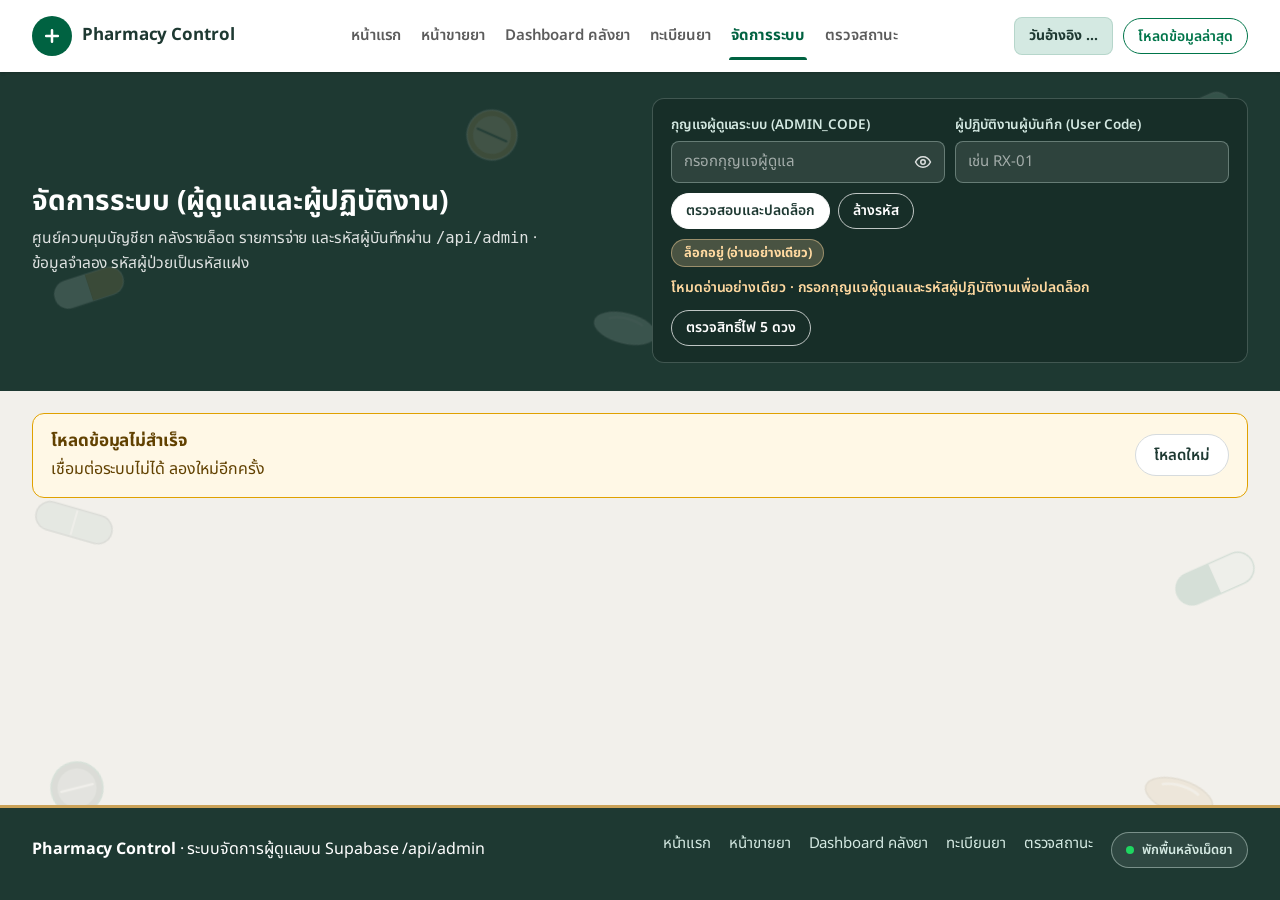
==== commit 4a872e99: "feat(theme): add Remotion-inspired GPU floating pill backgrounds across all 6 pages" ====
--- a/admin.html
+++ b/admin.html
@@ -63,6 +63,8 @@
       body {
         margin: 0;
         min-height: 100vh;
+        max-width: 100%;
+        overflow-x: clip;
         display: flex;
         flex-direction: column;
         background: var(--sb-neutral-warm);
@@ -272,6 +274,7 @@
         gap: 24px;
         align-items: center;
       }
+      .hero-inner > * { min-width: 0; }
       .hero-title {
         font-size: 28px;
         font-weight: 700;
@@ -301,6 +304,8 @@
         border: 1px solid rgba(212, 233, 226, 0.22);
         border-radius: var(--sb-card-radius);
         padding: 16px 18px;
+        min-width: 0;
+        max-width: 100%;
       }
       .creds {
         display: flex;
@@ -428,6 +433,7 @@
       .wrap {
         width: 100%;
         max-width: 1440px;
+        min-width: 0;
         margin: 0 auto;
         padding: 22px 32px 52px;
         flex: 1;
@@ -477,12 +483,18 @@
       }
       .tab .n { font-weight: 500; opacity: 0.85; font-variant-numeric: tabular-nums; }
 
+      #app {
+        min-width: 0;
+        max-width: 100%;
+      }
       .panel {
         background: var(--sb-white);
         border-radius: var(--sb-card-radius);
         box-shadow: var(--sb-shadow-card);
         padding: 22px 24px;
         margin-bottom: 28px;
+        min-width: 0;
+        max-width: 100%;
       }
       .panel-head {
         display: flex;
@@ -572,15 +584,11 @@
       /* ตาราง */
       .table-wrap {
         width: 100%;
-        overflow: auto;
-        max-height: calc(100vh - 320px);
-        min-height: 280px;
+        overflow-x: auto;
+        overflow-y: visible;
       }
       table { width: 100%; border-collapse: collapse; font-size: 15px; }
       thead th {
-        position: sticky;
-        top: 0;
-        z-index: 1;
         background: var(--sb-ceramic);
         color: var(--sb-house);
         font-size: 14px;
@@ -607,7 +615,90 @@
       .small { font-size: 13.5px; color: var(--sb-text-soft); display: block; font-weight: 400; }
       .empty td { text-align: center; color: var(--sb-text-soft); padding: 28px; }
       tr.row-expired td { background: #fdf5f4; }
-      .more-row { display: flex; justify-content: center; padding-top: 14px; }
+
+      /* ตัวแบ่งหน้า (Pagination) รองรับเมาส์และแท็บเล็ต */
+      .pager {
+        display: flex;
+        align-items: center;
+        justify-content: space-between;
+        gap: 12px 16px;
+        flex-wrap: wrap;
+        margin-top: 16px;
+        padding-top: 14px;
+        border-top: 1px solid var(--sb-hairline);
+      }
+      .pager-info {
+        font-size: 14.5px;
+        color: var(--sb-text-soft);
+        font-variant-numeric: tabular-nums;
+      }
+      .pager-nav {
+        display: flex;
+        align-items: center;
+        gap: 6px;
+        flex-wrap: wrap;
+      }
+      .page-btn {
+        display: inline-flex;
+        align-items: center;
+        justify-content: center;
+        min-width: 40px;
+        min-height: 40px;
+        padding: 6px 12px;
+        border-radius: var(--sb-btn-radius);
+        border: 1px solid var(--sb-border);
+        background: var(--sb-white);
+        color: var(--sb-house);
+        font-family: inherit;
+        font-size: 14.5px;
+        font-weight: 600;
+        cursor: pointer;
+        font-variant-numeric: tabular-nums;
+        white-space: nowrap;
+        transition: background-color 150ms ease, border-color 150ms ease, color 150ms ease;
+      }
+      .page-btn:hover:not(:disabled):not(.active) {
+        background: var(--sb-green-light);
+        border-color: var(--sb-accent);
+      }
+      .page-btn.active {
+        background: var(--sb-house);
+        border-color: var(--sb-house);
+        color: var(--sb-white);
+      }
+      .page-btn:disabled {
+        opacity: 0.42;
+        cursor: not-allowed;
+      }
+      .page-ellipsis {
+        padding: 0 4px;
+        color: var(--sb-text-soft);
+        font-size: 14.5px;
+        user-select: none;
+      }
+      .pager-size {
+        display: inline-flex;
+        align-items: center;
+        gap: 8px;
+        font-size: 14px;
+        color: var(--sb-text-soft);
+      }
+      .pager-size select {
+        font: inherit;
+        font-size: 14.5px;
+        color: var(--sb-text);
+        background: var(--sb-white);
+        border: 1.5px solid var(--sb-border);
+        border-radius: 8px;
+        padding: 6px 10px;
+        min-height: 40px;
+        cursor: pointer;
+      }
+      .pager-size select:focus {
+        outline: none;
+        border-color: var(--sb-green);
+        box-shadow: 0 0 0 3px rgba(0, 98, 65, 0.14);
+      }
 
       /* ป้ายสถานะ (สีและข้อความชัดเจน) */
       .badge {
@@ -793,9 +884,15 @@
         .mobile-menu-btn { min-height: 38px; padding: 6px 12px; font-size: 14px; }
         .mobile-asof-pill { display: inline-flex; }
         .hero-title { font-size: 24px; }
+        .creds .field { flex: 1 1 100%; }
         .panel { padding: 16px; }
         .user-summary-grid { grid-template-columns: repeat(2, minmax(0, 1fr)); }
-        .toolbar .field.search-field { max-width: 100%; }
+        .toolbar .field,
+        .toolbar .field.search-field { max-width: 100%; flex: 1 1 100%; }
+        .pager { flex-direction: column; align-items: stretch; }
+        .pager-nav { justify-content: center; }
+        .pager-size { justify-content: flex-end; }
+        .page-btn { min-width: 42px; min-height: 42px; }
       }
       @media (max-width: 640px) {
         .dlg-fields { grid-template-columns: 1fr; }
@@ -805,9 +902,89 @@
         html { scroll-behavior: auto; }
         *, *::before, *::after { transition-duration: 0.01ms !important; animation-duration: 0.01ms !important; }
       }
+
+      /* พื้นหลังเม็ดยา Executive Emerald & Gold (Compositor-only, เคารพ reduced-motion) */
+      :root {
+        --pill-spring: linear(
+          0, 0.016 0.5%, 0.06 1%, 0.226 2%, 1.116 5.4%, 1.375 6.6%, 1.527 7.7%,
+          1.565 8.2%, 1.585 8.8%, 1.581 9.3%, 1.559 9.8%, 1.458 10.9%,
+          0.937 14.3%, 0.784 15.5%, 0.693 16.6%, 0.67 17.1%, 0.657 17.7%,
+          0.671 18.7%, 0.729 19.8%, 1.042 23.3%, 1.13 24.5%, 1.182 25.6%,
+          1.201 26.7%, 1.192 27.7%, 1.156 28.8%, 0.977 32.2%, 0.925 33.4%,
+          0.894 34.5%, 0.882 35.6%, 0.887 36.6%, 0.907 37.7%, 1.045 42.4%,
+          1.069 44.5%, 1.059 46.3%, 0.979 50.9%, 0.96 53.4%, 0.966 55.3%,
+          1.013 59.9%, 1.024 62.3%, 0.986 71.2%, 1.008 79.9%, 0.995 88.9%, 1
+        );
+      }
+      @supports not (transition-timing-function: linear(0, 1)) {
+        :root { --pill-spring: cubic-bezier(0.34, 1.4, 0.64, 1); }
+      }
+      .mobile-drawer { position: relative; z-index: 80; }
+      .hero-band { position: relative; overflow: hidden; z-index: 1; }
+      .hero-inner { position: relative; z-index: 1; }
+      .lock-bar, main, .site-footer { position: relative; z-index: 1; }
+      .page-pill-bg { position: fixed; inset: 0; z-index: 0; pointer-events: none; overflow: hidden; contain: layout style paint; }
+      .hero-pill-stage { position: absolute; inset: 0; z-index: 0; pointer-events: none; overflow: hidden; contain: layout style paint; }
+      .pill-sprite {
+        position: absolute; left: var(--px, 50%); top: var(--py, 50%); width: var(--pw, 86px);
+        opacity: var(--po, 0.12); transform: translate3d(0, 0, 0) rotate(var(--pr, 0deg)); will-change: transform;
+      }
+      .pill-sprite svg { display: block; width: 100%; height: auto; }
+      @media (prefers-reduced-motion: no-preference) {
+        .pill-sprite[data-anim='a'] { animation: pillFloatA var(--pd, 32s) ease-in-out var(--pdelay, 0s) infinite; }
+        .pill-sprite[data-anim='b'] { animation: pillFloatB var(--pd, 38s) ease-in-out var(--pdelay, 0s) infinite; }
+        .pill-sprite[data-anim='c'] { animation: pillFloatC var(--pd, 42s) ease-in-out var(--pdelay, 0s) infinite; }
+      }
+      html[data-pill-motion='paused'] .pill-sprite { animation-play-state: paused !important; }
+      @keyframes pillFloatA {
+        0%, 100% { transform: translate3d(0, 0, 0) rotate(var(--pr, 0deg)) scale(1); }
+        50% { transform: translate3d(-12px, -24px, 0) rotate(calc(var(--pr, 0deg) + 7deg)) scale(1.03); }
+      }
+      @keyframes pillFloatB {
+        0%, 100% { transform: translate3d(0, 0, 0) rotate(var(--pr, 0deg)) scale(1); }
+        50% { transform: translate3d(16px, 22px, 0) rotate(calc(var(--pr, 0deg) - 8deg)) scale(0.98); }
+      }
+      @keyframes pillFloatC {
+        0%, 100% { transform: translate3d(0, 0, 0) rotate(var(--pr, 0deg)); }
+        50% { transform: translate3d(-16px, 16px, 0) rotate(calc(var(--pr, 0deg) + 10deg)); }
+      }
+      .pill-motion-btn {
+        display: inline-flex; align-items: center; gap: 8px; min-height: 36px; padding: 6px 14px;
+        border-radius: 50px; border: 1px solid rgba(212, 233, 226, 0.45); background: rgba(255, 255, 255, 0.08);
+        color: #d4e9e2; font-family: inherit; font-size: 13px; font-weight: 600; cursor: pointer;
+        transition: background-color 150ms ease, border-color 150ms ease, color 150ms ease;
+      }
+      .pill-motion-btn:hover { background: rgba(212, 233, 226, 0.2); border-color: #d4e9e2; color: #ffffff; }
+      .pill-motion-dot { width: 8px; height: 8px; border-radius: 50%; background: #1ed760; flex-shrink: 0; }
+      html[data-pill-motion='paused'] .pill-motion-dot { background: #cba258; }
+      @media (prefers-reduced-motion: no-preference) {
+        .pill-motion-btn { transition: background-color 150ms ease, border-color 150ms ease, color 150ms ease, transform 0.45s var(--pill-spring); }
+        .pill-motion-btn:active { transform: scale(0.95); }
+      }
+      @media (max-width: 767px) { .pill-desktop-only { display: none; } }
     </style>
   </head>
   <body>
+    <div class="page-pill-bg" aria-hidden="true">
+      <span class="pill-sprite" data-anim="a" style="--px:2%;--py:20%;--pw:92px;--pr:-20deg;--po:0.12;--pd:32s;--pdelay:-6s">
+        <svg viewBox="0 0 120 56" width="120" height="56"><defs><clipPath id="adm_c1"><rect x="4" y="6" width="112" height="44" rx="22"/></clipPath></defs><g clip-path="url(#adm_c1)"><rect x="4" y="6" width="56" height="44" fill="#1e3932"/><rect x="60" y="6" width="56" height="44" fill="#faf6ee"/><line x1="60" y1="6" x2="60" y2="50" stroke="#1e3932" stroke-width="1.8" opacity="0.6"/></g><rect x="4" y="6" width="112" height="44" rx="22" fill="none" stroke="#1e3932" stroke-width="2"/></svg>
+      </span>
+      <span class="pill-sprite" data-anim="b" style="--px:92%;--py:24%;--pw:70px;--pr:22deg;--po:0.13;--pd:36s;--pdelay:-14s">
+        <svg viewBox="0 0 72 72" width="72" height="72"><circle cx="36" cy="36" r="29" fill="#cba258" stroke="#7a5a1e" stroke-width="2"/><circle cx="36" cy="36" r="22" fill="#faf6ee" opacity="0.45"/><line x1="18" y1="36" x2="54" y2="36" stroke="#ffffff" stroke-width="3" stroke-linecap="round" opacity="0.75"/></svg>
+      </span>
+      <span class="pill-sprite pill-desktop-only" data-anim="c" style="--px:2.5%;--py:56%;--pw:84px;--pr:16deg;--po:0.11;--pd:40s;--pdelay:-10s">
+        <svg viewBox="0 0 112 50" width="112" height="50"><rect x="4" y="6" width="104" height="38" rx="19" fill="#7fa699" stroke="#1e3932" stroke-width="2"/><line x1="56" y1="9" x2="56" y2="41" stroke="#ffffff" stroke-width="2.4" stroke-linecap="round" opacity="0.7"/></svg>
+      </span>
+      <span class="pill-sprite pill-desktop-only" data-anim="a" style="--px:91.5%;--py:62%;--pw:88px;--pr:-24deg;--po:0.12;--pd:34s;--pdelay:-18s">
+        <svg viewBox="0 0 120 56" width="120" height="56"><defs><clipPath id="adm_c2"><rect x="4" y="6" width="112" height="44" rx="22"/></clipPath></defs><g clip-path="url(#adm_c2)"><rect x="4" y="6" width="56" height="44" fill="#006241"/><rect x="60" y="6" width="56" height="44" fill="#d4e9e2"/></g><rect x="4" y="6" width="112" height="44" rx="22" fill="none" stroke="#006241" stroke-width="2"/></svg>
+      </span>
+      <span class="pill-sprite" data-anim="b" style="--px:3.5%;--py:84%;--pw:64px;--pr:-14deg;--po:0.11;--pd:38s;--pdelay:-24s">
+        <svg viewBox="0 0 72 72" width="72" height="72"><circle cx="36" cy="36" r="29" fill="#1e3932" stroke="#006241" stroke-width="2"/><circle cx="36" cy="36" r="22" fill="#d4e9e2" opacity="0.4"/><line x1="18" y1="36" x2="54" y2="36" stroke="#ffffff" stroke-width="3" stroke-linecap="round" opacity="0.75"/></svg>
+      </span>
+      <span class="pill-sprite pill-desktop-only" data-anim="c" style="--px:89%;--py:86%;--pw:80px;--pr:18deg;--po:0.12;--pd:44s;--pdelay:-12s">
+        <svg viewBox="0 0 92 52" width="92" height="52"><ellipse cx="46" cy="26" rx="40" ry="19" fill="#cba258" stroke="#7a5a1e" stroke-width="2"/><path d="M24 18 C36 12, 54 12, 66 17" fill="none" stroke="#faf6ee" stroke-width="3" stroke-linecap="round" opacity="0.75"/></svg>
+      </span>
+    </div>
     <a class="skip-link" href="#main">ข้ามไปยังเนื้อหาจัดการระบบ</a>
 
     <header class="global-nav">
@@ -856,6 +1033,20 @@
     </div>
 
     <section class="hero-band">
+      <div class="hero-pill-stage" aria-hidden="true">
+        <span class="pill-sprite" data-anim="a" style="--px:4%;--py:62%;--pw:76px;--pr:-18deg;--po:0.16;--pd:30s;--pdelay:-4s">
+          <svg viewBox="0 0 120 56" width="120" height="56"><defs><clipPath id="adm_hc1"><rect x="4" y="6" width="112" height="44" rx="22"/></clipPath></defs><g clip-path="url(#adm_hc1)"><rect x="4" y="6" width="56" height="44" fill="#d4e9e2"/><rect x="60" y="6" width="56" height="44" fill="#cba258"/></g><rect x="4" y="6" width="112" height="44" rx="22" fill="none" stroke="rgba(255,255,255,0.55)" stroke-width="2"/></svg>
+        </span>
+        <span class="pill-sprite pill-desktop-only" data-anim="b" style="--px:36%;--py:10%;--pw:62px;--pr:24deg;--po:0.18;--pd:36s;--pdelay:-12s">
+          <svg viewBox="0 0 72 72" width="72" height="72"><circle cx="36" cy="36" r="29" fill="#cba258" stroke="rgba(255,255,255,0.5)" stroke-width="2"/><circle cx="36" cy="36" r="22" fill="#faf6ee" opacity="0.45"/><line x1="18" y1="36" x2="54" y2="36" stroke="#1e3932" stroke-width="3" stroke-linecap="round" opacity="0.75"/></svg>
+        </span>
+        <span class="pill-sprite" data-anim="c" style="--px:90%;--py:8%;--pw:84px;--pr:-24deg;--po:0.17;--pd:34s;--pdelay:-18s">
+          <svg viewBox="0 0 112 50" width="112" height="50"><rect x="4" y="6" width="104" height="38" rx="19" fill="#9cc5b6" stroke="rgba(255,255,255,0.5)" stroke-width="2"/><line x1="56" y1="9" x2="56" y2="41" stroke="#1e3932" stroke-width="2.4" stroke-linecap="round" opacity="0.75"/></svg>
+        </span>
+        <span class="pill-sprite pill-desktop-only" data-anim="a" style="--px:46%;--py:74%;--pw:72px;--pr:14deg;--po:0.15;--pd:40s;--pdelay:-22s">
+          <svg viewBox="0 0 92 52" width="92" height="52"><ellipse cx="46" cy="26" rx="40" ry="19" fill="#d4e9e2" stroke="rgba(255,255,255,0.45)" stroke-width="2"/><path d="M24 18 C36 12, 54 12, 66 17" fill="none" stroke="#ffffff" stroke-width="3" stroke-linecap="round" opacity="0.7"/></svg>
+        </span>
+      </div>
       <div class="hero-inner">
         <div>
           <h1 class="hero-title">จัดการระบบ (ผู้ดูแลและผู้ปฏิบัติงาน)</h1>
@@ -1027,6 +1218,7 @@
               <tbody id="cat-body"></tbody>
             </table>
           </div>
+          <div class="pager" id="cat-pager"></div>
         </section>
 
         <!-- แท็บ 2: คลังรายล็อต -->
@@ -1072,6 +1264,7 @@
               <tbody id="stk-body"></tbody>
             </table>
           </div>
+          <div class="pager" id="stk-pager"></div>
         </section>
 
         <!-- แท็บ 3: รายการจ่าย -->
@@ -1116,9 +1309,7 @@
               <tbody id="log-body"></tbody>
             </table>
           </div>
-          <div class="more-row">
-            <button type="button" class="btn secondary" id="log-more" hidden>แสดงเพิ่ม</button>
-          </div>
+          <div class="pager" id="log-pager"></div>
         </section>
 
         <!-- แท็บ 4: ผู้ปฏิบัติงาน (staff_users) & ตั้งค่าวันอ้างอิง & ประวัติ change_log -->
@@ -1242,9 +1433,7 @@
                 <tbody id="chg-body"></tbody>
               </table>
             </div>
-            <div class="more-row">
-              <button type="button" class="btn secondary" id="chg-more" hidden>แสดงประวัติเพิ่ม</button>
-            </div>
+            <div class="pager" id="chg-pager"></div>
           </div>
         </section>
       </div>
@@ -1298,6 +1487,10 @@
           <a href="./dashboard.html">Dashboard คลังยา</a>
           <a href="./drug_dashboard.html">ทะเบียนยา</a>
           <a href="./status.html">ตรวจสถานะ</a>
+          <button type="button" class="pill-motion-btn" id="pillMotionToggle">
+            <span class="pill-motion-dot" aria-hidden="true"></span>
+            <span id="pillMotionLabel">พักพื้นหลังเม็ดยา</span>
+          </button>
         </div>
       </div>
     </footer>
@@ -1313,8 +1506,6 @@
         const KEY_RX = 'rx_pharmacist_code';
         const NET_ERR = 'เชื่อมต่อระบบไม่ได้ ลองใหม่อีกครั้ง';
         const LOCK_MSG = 'กรอกกุญแจผู้ดูแล (ADMIN_CODE) และรหัสผู้ปฏิบัติงาน แล้วกด "ตรวจสอบและปลดล็อก"';
-        const LOG_PAGE = 50;
-        const CHG_PAGE = 30;
 
         const STATUS_LABEL = { active: 'ใช้ได้', quarantine: 'กักไว้', written_off: 'ตัดจำหน่าย' };
         const TYPE_LABEL = { dispense: 'จ่าย', return: 'คืน', void: 'ยกเลิก' };
@@ -1348,8 +1539,12 @@
           staffUsersReady: false,
           changeLog: [],
           drugBySku: new Map(),
-          logShown: LOG_PAGE,
-          chgShown: CHG_PAGE,
+          pager: {
+            catalog: { page: 1, size: 15 },
+            stock: { page: 1, size: 15 },
+            log: { page: 1, size: 20 },
+            chg: { page: 1, size: 10 }
+          },
           authVerified: false,
           authVerifying: false,
           loadedOnce: false,
@@ -1877,6 +2072,146 @@
         }
 
         // =========================================================
+        // ตัวแบ่งหน้ามาตรฐาน (Pagination) สำหรับตารางทั้งหมด
+        // =========================================================
+        function paginateSlice(rows, cfg) {
+          const total = rows.length;
+          const size = Math.max(1, Number(cfg.size) || 15);
+          const pages = Math.max(1, Math.ceil(total / size));
+          const page = Math.min(Math.max(1, Number(cfg.page) || 1), pages);
+          cfg.page = page;
+          cfg.size = size;
+          const start = (page - 1) * size;
+          const end = Math.min(start + size, total);
+          return { slice: rows.slice(start, end), page, pages, start, end, total, size };
+        }
+
+        function pageWindow(current, total) {
+          if (total <= 7) {
+            const all = [];
+            for (let i = 1; i <= total; i++) all.push(i);
+            return all;
+          }
+          const set = new Set([1, total]);
+          for (let p = Math.max(2, current - 1); p <= Math.min(total - 1, current + 1); p++) {
+            set.add(p);
+          }
+          const sorted = [...set].sort((a, b) => a - b);
+          const out = [];
+          for (let i = 0; i < sorted.length; i++) {
+            if (i > 0) {
+              const gap = sorted[i] - sorted[i - 1];
+              if (gap === 2) out.push(sorted[i - 1] + 1);
+              else if (gap > 2) out.push('...');
+            }
+            out.push(sorted[i]);
+          }
+          return out;
+        }
+
+        function scrollPanelTopIfNeeded(sel) {
+          const target = $(sel);
+          if (target && typeof target.getBoundingClientRect === 'function' && typeof target.scrollIntoView === 'function') {
+            if (target.getBoundingClientRect().top < 84) {
+              target.scrollIntoView({ behavior: 'smooth', block: 'start' });
+            }
+          }
+        }
+
+        function renderPager(containerSel, { label, info, unit, totalAll, sizes, onPage, onSize }) {
+          const box = $(containerSel);
+          if (!box) return;
+          const selId = containerSel.replace('#', '') + '-size';
+
+          const infoText =
+            info.total === 0
+              ? 'ไม่พบ' + unit
+              : 'แสดง ' +
+                fmtInt(info.start + 1) +
+                '–' +
+                fmtInt(info.end) +
+                ' จาก ' +
+                fmtInt(info.total) +
+                ' ' +
+                unit +
+                (totalAll !== info.total ? ' (กรองจากทั้งหมด ' + fmtInt(totalAll) + ')' : '') +
+                ' · หน้า ' +
+                fmtInt(info.page) +
+                ' / ' +
+                fmtInt(info.pages);
+          const infoEl = el('div', { class: 'pager-info', text: infoText });
+
+          const navBtns = [];
+          if (info.total > 0 && info.pages > 1) {
+            navBtns.push(
+              el('button', {
+                type: 'button',
+                class: 'page-btn',
+                disabled: info.page <= 1,
+                'aria-label': 'หน้าแรก',
+                onclick: () => onPage(1),
+                text: '«'
+              }),
+              el('button', {
+                type: 'button',
+                class: 'page-btn',
+                disabled: info.page <= 1,
+                onclick: () => onPage(info.page - 1),
+                text: 'ก่อนหน้า'
+              })
+            );
+            for (const item of pageWindow(info.page, info.pages)) {
+              if (item === '...') {
+                navBtns.push(el('span', { class: 'page-ellipsis', 'aria-hidden': 'true', text: '…' }));
+              } else {
+                const isCur = item === info.page;
+                navBtns.push(
+                  el('button', {
+                    type: 'button',
+                    class: 'page-btn' + (isCur ? ' active' : ''),
+                    'aria-current': isCur ? 'page' : null,
+                    onclick: () => {
+                      if (!isCur) onPage(item);
+                    },
+                    text: String(item)
+                  })
+                );
+              }
+            }
+            navBtns.push(
+              el('button', {
+                type: 'button',
+                class: 'page-btn',
+                disabled: info.page >= info.pages,
+                onclick: () => onPage(info.page + 1),
+                text: 'ถัดไป'
+              }),
+              el('button', {
+                type: 'button',
+                class: 'page-btn',
+                disabled: info.page >= info.pages,
+                'aria-label': 'หน้าสุดท้าย',
+                onclick: () => onPage(info.pages),
+                text: '»'
+              })
+            );
+          }
+
+          const navEl = el('nav', { class: 'pager-nav', 'aria-label': 'เปลี่ยนหน้าตาราง' + label }, ...navBtns);
+
+          const sel = el(
+            'select',
+            { id: selId, 'aria-label': 'จำนวนแถวต่อหน้า ' + label },
+            ...sizes.map((s) => el('option', { value: String(s), text: s + ' / หน้า' }))
+          );
+          sel.value = String(info.size);
+          sel.addEventListener('change', () => onSize(Number(sel.value)));
+
+          const sizeWrap = el('div', { class: 'pager-size' }, el('label', { for: selId, text: 'แสดง' }), sel);
+          box.replaceChildren(infoEl, navEl, sizeWrap);
+        }
+
+        // =========================================================
         // แท็บ 1: บัญชียา
         // =========================================================
         function rebuildCategoryFilter() {
@@ -1908,10 +2243,34 @@
             })
             .sort((a, b) => str(a.sku).localeCompare(str(b.sku), 'en', { numeric: true }));
 
+          const info = paginateSlice(rows, state.pager.catalog);
           $('#cat-body').replaceChildren(
-            ...(rows.length ? rows.map(catalogRow) : [emptyRow(10, 'ไม่พบรายการที่ตรงกับเงื่อนไข')])
+            ...(info.slice.length ? info.slice.map(catalogRow) : [emptyRow(10, 'ไม่พบรายการที่ตรงกับเงื่อนไข')])
           );
-          $('#cat-count').textContent = 'แสดง ' + rows.length + ' จาก ' + state.catalog.length + ' รายการ';
+          $('#cat-count').textContent =
+            rows.length === state.catalog.length
+              ? 'ทั้งหมด ' + fmtInt(rows.length) + ' รายการ'
+              : 'กรองได้ ' + fmtInt(rows.length) + ' จาก ' + fmtInt(state.catalog.length) + ' รายการ';
+
+          renderPager('#cat-pager', {
+            label: 'บัญชียา',
+            info,
+            unit: 'รายการ',
+            totalAll: state.catalog.length,
+            sizes: [10, 15, 25, 50],
+            onPage: (nextPage) => {
+              state.pager.catalog.page = nextPage;
+              renderCatalog();
+              updateLock();
+              scrollPanelTopIfNeeded('#panel-catalog');
+            },
+            onSize: (newSize) => {
+              state.pager.catalog.size = newSize;
+              state.pager.catalog.page = Math.floor(info.start / newSize) + 1;
+              renderCatalog();
+              updateLock();
+            }
+          });
         }
 
         function catalogRow(d) {
@@ -1945,6 +2304,7 @@
 
         ['#cat-q', '#cat-cat', '#cat-nolot', '#cat-inactive'].forEach((s) => {
           $(s).addEventListener('input', () => {
+            state.pager.catalog.page = 1;
             renderCatalog();
             updateLock();
           });
@@ -1974,10 +2334,34 @@
             })
             .sort((a, b) => str(a.stock_id).localeCompare(str(b.stock_id), 'en', { numeric: true }));
 
+          const info = paginateSlice(rows, state.pager.stock);
           $('#stk-body').replaceChildren(
-            ...(rows.length ? rows.map(stockRow) : [emptyRow(9, 'ไม่พบล็อตที่ตรงกับเงื่อนไข')])
+            ...(info.slice.length ? info.slice.map(stockRow) : [emptyRow(9, 'ไม่พบล็อตที่ตรงกับเงื่อนไข')])
           );
-          $('#stk-count').textContent = 'แสดง ' + rows.length + ' จาก ' + state.stock.length + ' ล็อต';
+          $('#stk-count').textContent =
+            rows.length === state.stock.length
+              ? 'ทั้งหมด ' + fmtInt(rows.length) + ' ล็อต'
+              : 'กรองได้ ' + fmtInt(rows.length) + ' จาก ' + fmtInt(state.stock.length) + ' ล็อต';
+
+          renderPager('#stk-pager', {
+            label: 'คลังรายล็อต',
+            info,
+            unit: 'ล็อต',
+            totalAll: state.stock.length,
+            sizes: [10, 15, 25, 50],
+            onPage: (nextPage) => {
+              state.pager.stock.page = nextPage;
+              renderStock();
+              updateLock();
+              scrollPanelTopIfNeeded('#panel-stock');
+            },
+            onSize: (newSize) => {
+              state.pager.stock.size = newSize;
+              state.pager.stock.page = Math.floor(info.start / newSize) + 1;
+              renderStock();
+              updateLock();
+            }
+          });
         }
 
         function stockRow(s) {
@@ -2028,6 +2412,7 @@
 
         ['#stk-q', '#stk-status'].forEach((s) => {
           $(s).addEventListener('input', () => {
+            state.pager.stock.page = 1;
             renderStock();
             updateLock();
           });
@@ -2065,22 +2450,34 @@
             return true;
           });
 
-          const shown = rows.slice(0, state.logShown);
+          const info = paginateSlice(rows, state.pager.log);
           $('#log-body').replaceChildren(
-            ...(shown.length ? shown.map(logRow) : [emptyRow(9, 'ไม่พบรายการที่ตรงกับเงื่อนไข')])
+            ...(info.slice.length ? info.slice.map(logRow) : [emptyRow(9, 'ไม่พบรายการที่ตรงกับเงื่อนไข')])
           );
           $('#log-count').textContent =
-            'แสดง ' +
-            shown.length +
-            ' จาก ' +
-            rows.length +
-            ' รายการ' +
-            (rows.length !== state.log.length ? ' (ทั้งหมด ' + state.log.length + ')' : '');
-
-          const more = $('#log-more');
-          const left = rows.length - shown.length;
-          more.hidden = left <= 0;
-          more.textContent = 'แสดงเพิ่ม (' + Math.min(LOG_PAGE, left) + ' จากที่เหลือ ' + left + ')';
+            rows.length === state.log.length
+              ? 'ทั้งหมด ' + fmtInt(rows.length) + ' รายการ'
+              : 'กรองได้ ' + fmtInt(rows.length) + ' จาก ' + fmtInt(state.log.length) + ' รายการ';
+
+          renderPager('#log-pager', {
+            label: 'รายการจ่าย',
+            info,
+            unit: 'รายการ',
+            totalAll: state.log.length,
+            sizes: [10, 20, 50, 100],
+            onPage: (nextPage) => {
+              state.pager.log.page = nextPage;
+              renderLog();
+              updateLock();
+              scrollPanelTopIfNeeded('#panel-log');
+            },
+            onSize: (newSize) => {
+              state.pager.log.size = newSize;
+              state.pager.log.page = Math.floor(info.start / newSize) + 1;
+              renderLog();
+              updateLock();
+            }
+          });
         }
 
         function logRow(r) {
@@ -2110,15 +2507,10 @@
 
         ['#log-q', '#log-type'].forEach((s) => {
           $(s).addEventListener('input', () => {
-            state.logShown = LOG_PAGE;
+            state.pager.log.page = 1;
             renderLog();
             updateLock();
           });
-        });
-        $('#log-more').addEventListener('click', () => {
-          state.logShown += LOG_PAGE;
-          renderLog();
-          updateLock();
         });
 
         // =========================================================
@@ -2348,10 +2740,10 @@
               str(r.changed_by).toLowerCase().includes(q)
             );
           });
-          const shown = rows.slice(0, state.chgShown);
+          const info = paginateSlice(rows, state.pager.chg);
           $('#chg-body').replaceChildren(
-            ...(shown.length
-              ? shown.map((r) =>
+            ...(info.slice.length
+              ? info.slice.map((r) =>
                   el(
                     'tr',
                     null,
@@ -2381,35 +2773,49 @@
               : [emptyRow(6, 'ไม่พบประวัติการแก้ไขระบบในเงื่อนไขที่ค้นหา')])
           );
           $('#chg-count').textContent =
-            'แสดง ' + shown.length + ' จาก ' + rows.length + ' รายการ' + (rows.length !== state.changeLog.length ? ' (ทั้งหมด ' + state.changeLog.length + ')' : '');
-          const more = $('#chg-more');
-          const left = rows.length - shown.length;
-          more.hidden = left <= 0;
-          more.textContent = 'แสดงประวัติเพิ่ม (' + Math.min(CHG_PAGE, left) + ' จากที่เหลือ ' + left + ')';
+            rows.length === state.changeLog.length
+              ? 'ทั้งหมด ' + fmtInt(rows.length) + ' รายการ'
+              : 'กรองได้ ' + fmtInt(rows.length) + ' จาก ' + fmtInt(state.changeLog.length) + ' รายการ';
+
+          renderPager('#chg-pager', {
+            label: 'ประวัติ change_log',
+            info,
+            unit: 'รายการ',
+            totalAll: state.changeLog.length,
+            sizes: [10, 20, 50],
+            onPage: (nextPage) => {
+              state.pager.chg.page = nextPage;
+              renderChangeLog();
+              scrollPanelTopIfNeeded('#audit-trail-section');
+            },
+            onSize: (newSize) => {
+              state.pager.chg.size = newSize;
+              state.pager.chg.page = Math.floor(info.start / newSize) + 1;
+              renderChangeLog();
+            }
+          });
         }
 
         if ($('#chg-q')) {
           $('#chg-q').addEventListener('input', () => {
-            state.chgShown = CHG_PAGE;
+            state.pager.chg.page = 1;
             renderChangeLog();
           });
         }
-        if ($('#chg-more')) {
-          $('#chg-more').addEventListener('click', () => {
-            state.chgShown += CHG_PAGE;
-            renderChangeLog();
-          });
-        }
 
         $('#jumpQuarantineBtn').addEventListener('click', () => {
+          state.pager.stock.page = 1;
           $('#stk-status').value = 'quarantine';
           renderStock();
+          updateLock();
           selectTab('stock', true);
         });
 
         $('#jumpInactiveBtn').addEventListener('click', () => {
+          state.pager.catalog.page = 1;
           $('#cat-inactive').checked = true;
           renderCatalog();
+          updateLock();
           selectTab('catalog', true);
         });
 
@@ -3278,6 +3684,26 @@
         if (savedAdmin.trim() && savedRx.trim()) {
           verifyCredentials(savedAdmin, savedRx, { silent: true });
         }
+
+        // ซิงก์ปุ่มพัก/เล่นพื้นหลังเม็ดยา (WCAG 2.2.2)
+        const MOTION_KEY = 'pharmacy_pill_motion';
+        const motionBtn = $('#pillMotionToggle');
+        const motionLbl = $('#pillMotionLabel');
+        let pillPaused = false;
+        try { pillPaused = localStorage.getItem(MOTION_KEY) === 'paused'; } catch { pillPaused = false; }
+        function syncPillMotion() {
+          document.documentElement.dataset.pillMotion = pillPaused ? 'paused' : 'running';
+          if (motionLbl) motionLbl.textContent = pillPaused ? 'เล่นพื้นหลังเม็ดยา' : 'พักพื้นหลังเม็ดยา';
+        }
+        syncPillMotion();
+        if (motionBtn) {
+          motionBtn.addEventListener('click', () => {
+            pillPaused = !pillPaused;
+            try { localStorage.setItem(MOTION_KEY, pillPaused ? 'paused' : 'running'); } catch { /* ignore */ }
+            syncPillMotion();
+          });
+        }
+
         loadData();
       })();
     </script>
